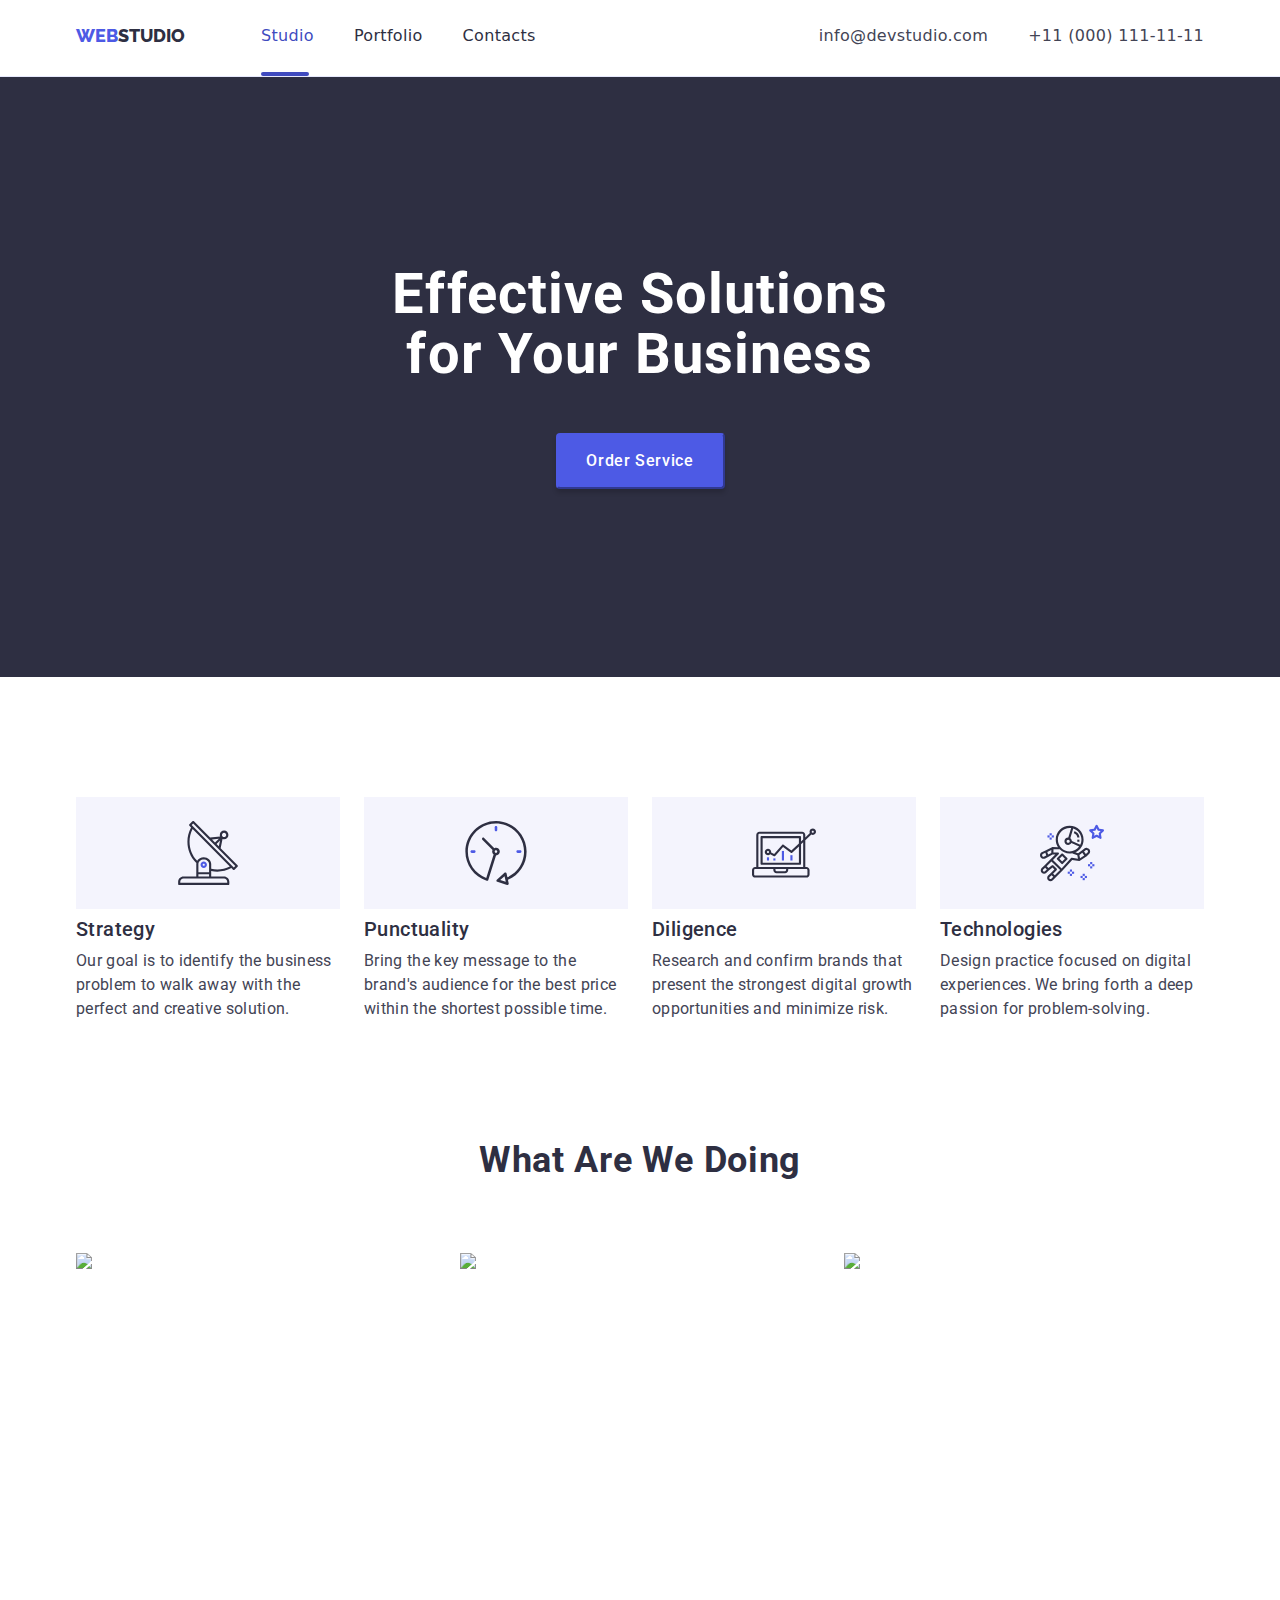
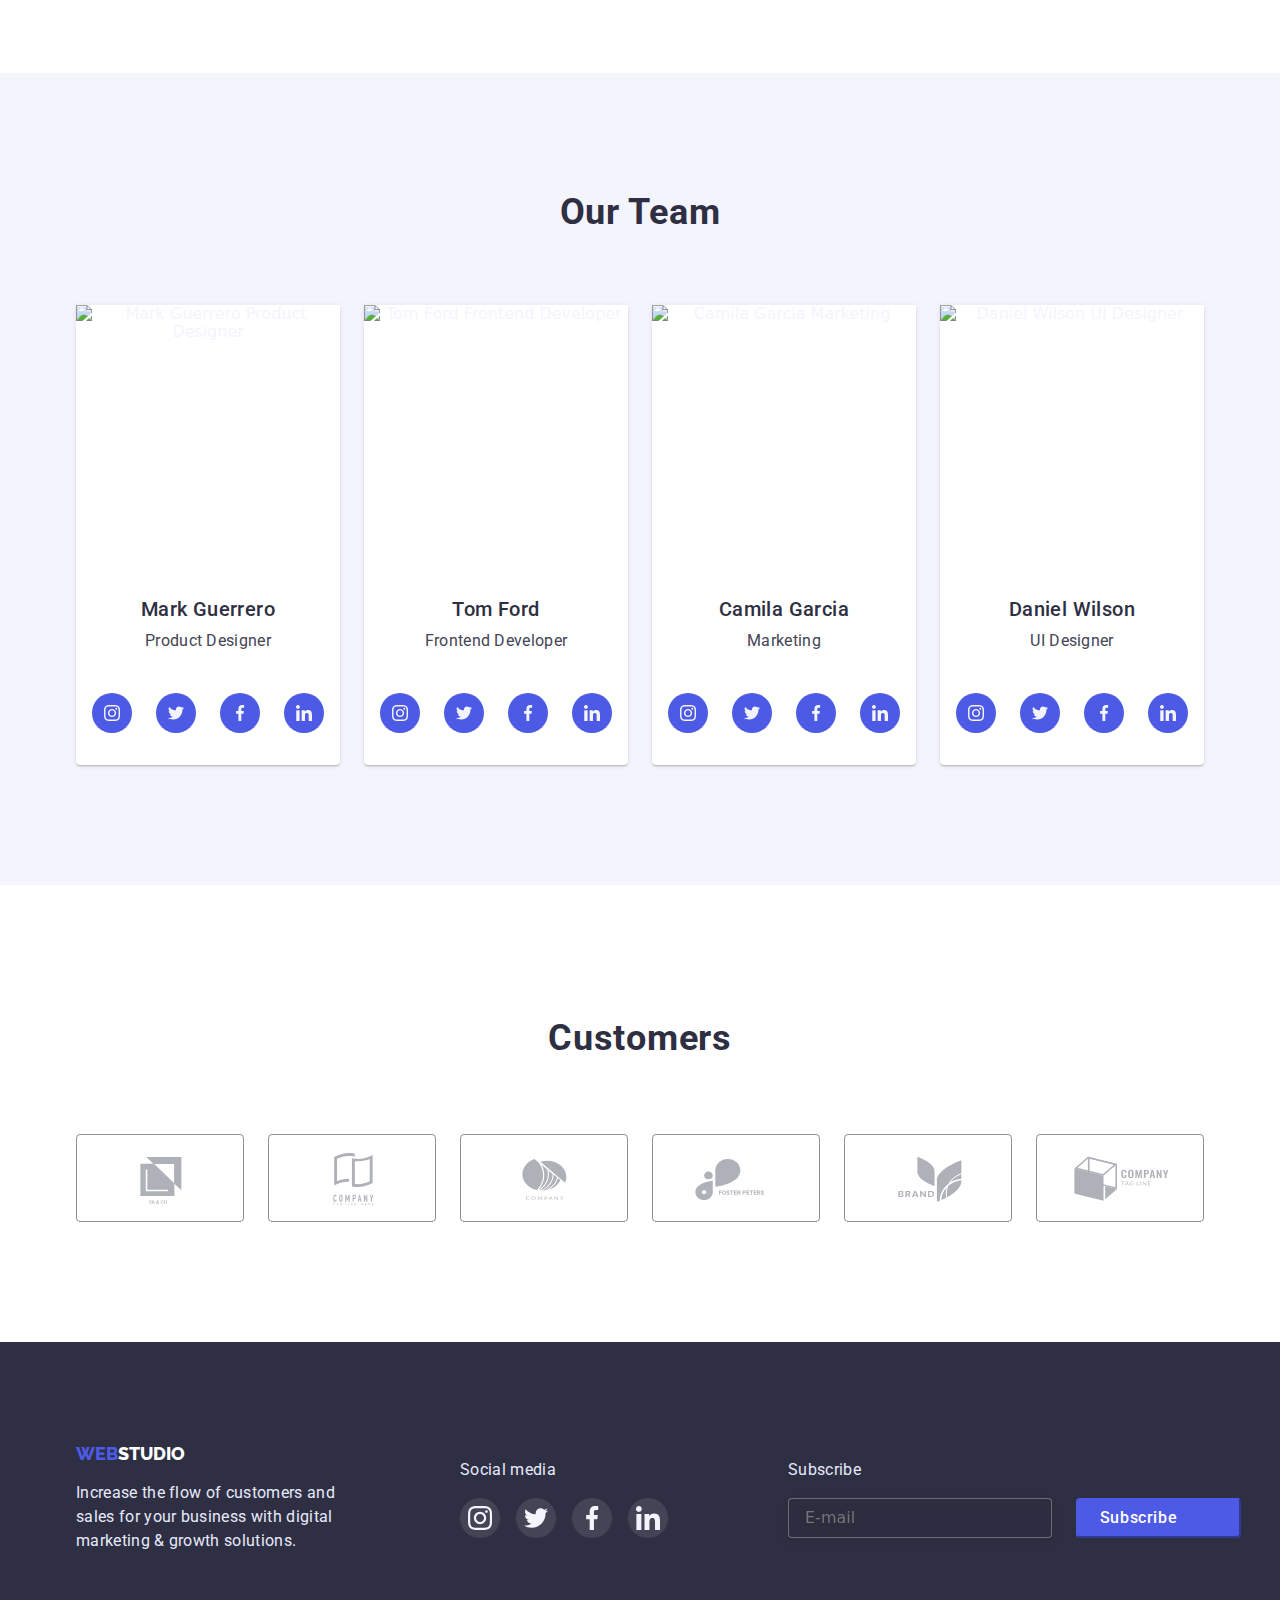
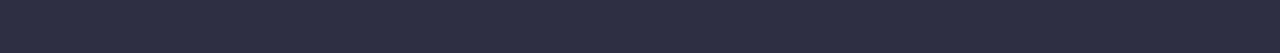
==== index.html @ e1235ee4 "fix" ====
<!DOCTYPE html>
<html lang="en">
  <head>
    <meta charset="UTF-8" />
    <meta http-equiv="X-UA-Compatible" content="IE=edge" />
    <meta name="viewport" content="width=device-width, initial-scale=1.0" />
    <link rel="stylesheet" href="./CSS/style.css" />
    <link rel="preconnect" href="https://fonts.googleapis.com" />
    <link rel="preconnect" href="https://fonts.gstatic.com" crossorigin />
    <link
      href="https://fonts.googleapis.com/css2?family=Montserrat:wght@400;700&family=Raleway:wght@800&family=Roboto:wght@400;500;700&display=swap"
      rel="stylesheet"
    />
    <link
      rel="stylesheet"
      href="https://cdn.jsdelivr.net/npm/modern-normalize@1.1.0/modern-normalize.min.css"
    />

    <title>WebStudio</title>
  </head>
  <body>
    <header class="head-page">
      <div class="container haed-container">
        <!-- topline -->
        <nav class="menu">
          <!-- logo -->
          <a class="webstudio" href="./index.html"
            ><span class="web">WEB</span><span class="studio">STUDIO</span></a
          >
          <ul class="menu-list">
            <!-- menu -->
            <li class="studio-point">
              <a href="./index.html" class="links menu-list-point current"
                ><span class="">Studio</span></a
              >
            </li>
            <li class="">
              <a href="./portfolio.html" class="links menu-list-point"
                ><span class="">Portfolio</span></a
              >
            </li>
            <li class="">
              <a href="" class="links menu-list-point"
                ><span class="">Contacts</span></a
              >
            </li>
          </ul>
        </nav>
        <!-- contact -->
        <address class="address-box">
          <ul class="address-box-list">
            <li class="address-box-item">
              <a
                href="mailto:info@devstudio.com"
                class="links address-box-point"
                ><span class="">info@devstudio.com</span></a
              >
            </li>
            <li class="address-box-item">
              <a href="tel:+110001111111" class="links address-box-point"
                ><span class="">+11 (000) 111-11-11</span></a
              >
            </li>
          </ul>
        </address>
      </div>
    </header>
    <main>
      <!-- hero image -->
      <section class="section-hero">
        <div class="container">
          <h1 class="hero-image-title">
            Effective Solutions <br />
            for Your Business
          </h1>
          <button type="button" class="hero-image-button" data-modal-open>
            <span class="button-text-hero">Order Service</span>
          </button>
        </div>
      </section>
      <!-- section info -->
      <section class="section-info">
        <div class="container">
          <h2 class="section-info-main-title section-main-title"></h2>
          <ul class="section-info-list list">
            <li class="section-info-list-item">
              <div class="icon-box">
                <svg width="64" height="64">
                  <use href="./images/sprite.svg#icon-antena"></use>
                </svg>
              </div>
              <h3 class="section-title">Strategy</h3>
              <p class="section-text">
                Our goal is to identify the business problem to walk away with
                the perfect and creative solution.
              </p>
            </li>
            <li class="section-info-list-item">
              <div class="icon-box">
                <svg width="64" height="64">
                  <use href="./images/sprite.svg#icon-clock"></use>
                </svg>
              </div>
              <h3 class="section-title">Punctuality</h3>
              <p class="section-text">
                Bring the key message to the brand's audience for the best price
                within the shortest possible time.
              </p>
            </li>
            <li class="section-info-list-item">
              <div class="icon-box">
                <svg width="64" height="64">
                  <use href="./images/sprite.svg#icon-diagram"></use>
                </svg>
              </div>
              <h3 class="section-title">Diligence</h3>
              <p class="section-text">
                Research and confirm brands that present the strongest digital
                growth opportunities and minimize risk.
              </p>
            </li>
            <li class="section-info-list-item">
              <div class="icon-box">
                <svg width="64" height="64">
                  <use href="./images/sprite.svg#icon-astronaut"></use>
                </svg>
              </div>
              <h3 class="section-title">Technologies</h3>
              <p class="section-text">
                Design practice focused on digital experiences. We bring forth a
                deep passion for problem-solving.
              </p>
            </li>
          </ul>
        </div>
      </section>
      <!-- secti doing -->
      <section class="section-doing">
        <div class="container">
          <h2 class="section-main-title">What are we doing</h2>
          <ul class="section-doing-list">
            <li class="section-doing-list-item">
              <img
                class="section-doing-list-frame"
                src="./images/project/Frame1.jpg"
                alt="computer program"
                width="360"
                height="300"
              />
            </li>
            <li class="section-doing-list-item">
              <img
                class="section-doing-list-frame"
                src="./images/project/frame2.jpg"
                alt="phone program"
                width="360"
                height="300"
              />
            </li>
            <li class="section-doing-list-item">
              <img
                class="section-doing-list-frame"
                src="./images/project/Frame3.jpg"
                alt="programm app"
                width="360"
                height="300"
              />
            </li>
          </ul>
        </div>
      </section>
      <!-- section team -->
      <section class="section-team">
        <div class="container">
          <h2 class="section-main-title section-team-main-title">Our Team</h2>
          <ul class="section-team-list">
            <li class="section-team-list-item">
              <img
                class="section-team-list-frame"
                src="./images/team/imgphoto1.jpg"
                alt="Mark Guerrero Product Designer"
                width="264"
                height="260"
              />
              <div class="section-team-text-box">
                <h3 class="section-title">Mark Guerrero</h3>
                <p class="section-text">Product Designer</p>
              </div>
              <ul class="team-media-box list">
                <li class="">
                  <a class="links team-media-item" href=""
                    ><svg class="icon" width="16" height="16">
                      <use href="./images/sprite.svg#icon-instagram"></use>
                    </svg>
                  </a>
                </li>
                <li class="">
                  <a class="links team-media-item" href=""
                    ><svg class="icon" width="16" height="16">
                      <use href="./images/sprite.svg#icon-twitter"></use>
                    </svg>
                  </a>
                </li>
                <li class="">
                  <a class="links team-media-item" href=""
                    ><svg class="icon" width="16" height="16">
                      <use href="./images/sprite.svg#icon-facebook"></use>
                    </svg>
                  </a>
                </li>
                <li class="">
                  <a class="links team-media-item" href=""
                    ><svg class="icon" width="16" height="16">
                      <use href="./images/sprite.svg#icon-linkedin"></use>
                    </svg>
                  </a>
                </li>
              </ul>
            </li>
            <li class="section-team-list-item">
              <img
                class="section-team-list-frame"
                src="./images/team/imgphoto2.jpg"
                alt="Tom Ford Frontend Developer"
                width="264"
                height="260"
              />
              <div class="section-team-text-box">
                <h3 class="section-title">Tom Ford</h3>
                <p class="section-text">Frontend Developer</p>
              </div>
              <ul class="team-media-box list">
                <li class="">
                  <a class="links team-media-item" href=""
                    ><svg class="icon" width="16" height="16">
                      <use href="./images/sprite.svg#icon-instagram"></use>
                    </svg>
                  </a>
                </li>
                <li class="">
                  <a class="links team-media-item" href=""
                    ><svg class="icon" width="16" height="16">
                      <use href="./images/sprite.svg#icon-twitter"></use>
                    </svg>
                  </a>
                </li>
                <li class="">
                  <a class="links team-media-item" href=""
                    ><svg class="icon" width="16" height="16">
                      <use href="./images/sprite.svg#icon-facebook"></use>
                    </svg>
                  </a>
                </li>
                <li class="">
                  <a class="links team-media-item" href=""
                    ><svg class="icon" width="16" height="16">
                      <use href="./images/sprite.svg#icon-linkedin"></use>
                    </svg>
                  </a>
                </li>
              </ul>
            </li>
            <li class="section-team-list-item">
              <img
                class="section-team-list-frame"
                src="./images/team/imgphoto3.jpg"
                alt="Camila Garcia Marketing"
                width="264"
                height="260"
              />
              <div class="section-team-text-box">
                <h3 class="section-title">Camila Garcia</h3>
                <p class="section-text">Marketing</p>
              </div>
              <ul class="team-media-box list">
                <li class="">
                  <a class="links team-media-item" href=""
                    ><svg class="icon" width="16" height="16">
                      <use href="./images/sprite.svg#icon-instagram"></use>
                    </svg>
                  </a>
                </li>
                <li class="">
                  <a class="links team-media-item" href=""
                    ><svg class="icon" width="16" height="16">
                      <use href="./images/sprite.svg#icon-twitter"></use>
                    </svg>
                  </a>
                </li>
                <li class="">
                  <a class="links team-media-item" href=""
                    ><svg class="icon" width="16" height="16">
                      <use href="./images/sprite.svg#icon-facebook"></use>
                    </svg>
                  </a>
                </li>
                <li class="">
                  <a class="links team-media-item" href=""
                    ><svg class="icon" width="16" height="16">
                      <use href="./images/sprite.svg#icon-linkedin"></use>
                    </svg>
                  </a>
                </li>
              </ul>
            </li>
            <li class="section-team-list-item">
              <img
                class="section-team-list-frame"
                src="./images/team/imgphoto4.jpg"
                alt="Daniel Wilson UI Designer"
                width="264"
                height="260"
              />
              <div class="section-team-text-box">
                <h3 class="section-title">Daniel Wilson</h3>
                <p class="section-text">UI Designer</p>
              </div>
              <ul class="team-media-box list">
                <li class="">
                  <a class="links team-media-item" href=""
                    ><svg class="icon" width="16" height="16">
                      <use href="./images/sprite.svg#icon-instagram"></use>
                    </svg>
                  </a>
                </li>
                <li class="">
                  <a class="links team-media-item" href=""
                    ><svg class="icon" width="16" height="16">
                      <use href="./images/sprite.svg#icon-twitter"></use>
                    </svg>
                  </a>
                </li>
                <li class="">
                  <a class="links team-media-item" href=""
                    ><svg class="icon" width="16" height="16">
                      <use href="./images/sprite.svg#icon-facebook"></use>
                    </svg>
                  </a>
                </li>
                <li class="">
                  <a class="links team-media-item" href=""
                    ><svg class="icon" width="16" height="16">
                      <use href="./images/sprite.svg#icon-linkedin"></use>
                    </svg>
                  </a>
                </li>
              </ul>
            </li>
          </ul>
        </div>
      </section>
      <!-- section costomers -->
      <section class="section-costomers">
        <div class="container">
          <h2 class="section-main-title section-costomers-title">Customers</h2>
          <ul class="list costomers-list">
            <li class="links costomers-list-item">
              <a class="costomers-list-item-link" href="">
                <svg class="costomer-logo" width="104" height="56">
                  <use href="./images/sprite.svg#icon-costomer1"></use>
                </svg>
              </a>
            </li>
            <li class="links costomers-list-item">
              <a class="costomers-list-item-link" href="">
                <svg class="costomer-logo" width="104" height="56">
                  <use href="./images/sprite.svg#icon-costomer2"></use>
                </svg>
              </a>
            </li>
            <li class="links costomers-list-item">
              <a class="costomers-list-item-link" href="">
                <svg class="costomer-logo" width="104" height="56">
                  <use href="./images/sprite.svg#icon-costomer3"></use>
                </svg>
              </a>
            </li>
            <li class="links costomers-list-item">
              <a class="costomers-list-item-link" href="">
                <svg class="costomer-logo" width="104" height="56">
                  <use href="./images/sprite.svg#icon-costomer4"></use>
                </svg>
              </a>
            </li>
            <li class="links costomers-list-item">
              <a class="costomers-list-item-link" href="">
                <svg width="104" height="56">
                  <use
                    class="costomer-logo"
                    href="./images/sprite.svg#icon-costomer5"
                  ></use>
                </svg>
              </a>
            </li>
            <li class="links costomers-list-item">
              <a class="costomers-list-item-link" href="">
                <svg width="104" height="56">
                  <use
                    class="costomer-logo"
                    href="./images/sprite.svg#icon-costomer6"
                  ></use>
                </svg>
              </a>
            </li>
          </ul>
        </div>
      </section>
    </main>
    <footer>
      <!-- footer -->
      <section class="footer">
        <div class="container footer-container">
          <div class="footer-text-box">
            <a class="webstudio" href="./index.html"
              ><span class="web">WEB</span
              ><span class="studio-footer">STUDIO</span></a
            >
            <p class="footer-text">
              Increase the flow of customers and <br />
              sales for your business with digital <br />
              marketing & growth solutions.
            </p>
          </div>
          <div class="footer-socialmedia-box">
            <p class="footer-text">Social media</p>
            <ul class="list footer-media-list">
              <li>
                <a class="foter-media-item" href="">
                  <svg class="footer-media-icon icon" width="24" height="24">
                    <use href="./images/sprite.svg#icon-instagram"></use>
                  </svg>
                </a>
              </li>
              <li>
                <a class="foter-media-item" href="">
                  <svg class="footer-media-icon icon" width="24" height="24">
                    <use href="./images/sprite.svg#icon-twitter"></use>
                  </svg>
                </a>
              </li>
              <li>
                <a class="foter-media-item" href="">
                  <svg class="footer-media-icon icon" width="24" height="24">
                    <use href="./images/sprite.svg#icon-facebook"></use>
                  </svg>
                </a>
              </li>
              <li>
                <a class="foter-media-item" href="">
                  <svg class="footer-media-icon icon" width="24" height="24">
                    <use href="./images/sprite.svg#icon-linkedin"></use>
                  </svg>
                </a>
              </li>
            </ul>
          </div>
          <div class="subscribe">
            <p class="footer-text">Subscribe</p>
            <div class="subscribe-box">
              <form action="#">
                <input
                  type="email"
                  class="subscribe-email"
                  placeholder="E-mail"
                  name="user_email"
                  required
                />
              </form>
              <button type="submit" class="subscribe-button">
                <span class="subscribe-button-text">Subscribe</span>
                <svg class="subscribe-icon" width="24" height="20">
                  <use href="./images/sprite.svg#icon-subscribe"></use>
                </svg>
              </button>
            </div>
          </div>
        </div>
      </section>
    </footer>
    <!-- modal window -->
    <div class="backdrop is-hidden" data-modal>
      <div class="modalwindow">
        <button type="button" class="modal-close" data-modal-close>
          <svg class="modal-close-icon" width="8" height="8">
            <use href="./images/sprite.svg#icon-close"></use>
          </svg>
        </button>
        <p class="modalwindow-title">
          Leave your contacts and we will call you back
        </p>
        <form action="#" class="modal-form">
          <lable class="modal-lable"
            >Name
            <span class="modal-iput-box">
              <input
                type="text"
                class="modal-form-input"
                name="user_name"
                pattern="^[a-zA-Z]+$"
                minlength="2"
                required
              />
              <svg class="name-icon" width="12" height="12">
                <use href="./images/sprite.svg#icon-person"></use>
              </svg>
            </span>
          </lable>
          <lable class="modal-lable"
            >Phone
            <span class="modal-iput-box">
              <input
                type="tel"
                class="modal-form-input"
                name="user_phone"
                pattern="[0-9]{3}-[0-9]{3}-[0-9]{2}-[0-9]{2}"
                title="XXX-XXX-XX-XX"
                required
              /><svg class="name-icon" width="12" height="12">
                <use href="./images/sprite.svg#icon-recall"></use>
              </svg>
            </span>
          </lable>
          <lable class="modal-lable"
            >Email
            <span class="modal-iput-box">
              <input
                type="email"
                class="modal-form-input"
                name="user_email"
                required
              /><svg class="name-icon" width="12" height="12">
                <use href="./images/sprite.svg#icon-mailsand"></use>
              </svg>
            </span>
          </lable>
          <lable class="modal-lable"
            >Comment<textarea
              name="coment"
              id="feedback"
              class="modal-coment-box"
              placeholder="Text input"
            ></textarea>
          </lable>
          <input
            type="checkbox"
            id="privacy_policy"
            class="modal-form-checkbox"
            name="privacy_policy"
            required
          />
          <label for="privacy_policy" class="modal-lable checkbox"
            ><p>
              I accept the terms and conditions of the
              <a class="privacy_policy-text" href="">Privacy Policy</a>
            </p>
          </label>
          <button type="submit" class="submit-button">Send</button>
        </form>
      </div>
    </div>
    <script src="./js/modal.js"></script>
  </body>
</html>
---- CSS/style.css ----
/* ========================normalize========================== */
h1,
h2,
h3,
h4,
h5,
h6,
p {
  margin: 0;
  padding: 0;
}
ol,
ul {
  margin-top: 0;
  margin-bottom: 0;
  padding-left: 0;
}
.links {
  text-decoration: none;
  font-style: normal;
}
.list {
  list-style-type: none;
}
img {
  display: block;
}
/* ======================= components ======================= */
:root {
  --main-font: "Roboto";
  --logo-font: "Raleway";
}
.icon {
  fill: #f4f4fd;
}

.container {
  box-sizing: border-box;
  width: 1158px;
  margin-left: auto;
  margin-right: auto;
  padding-left: 15px;
  padding-right: 15px;
}

.section-main-title {
  margin: 0;
  font-family: var(--main-font);
  font-weight: 700;
  font-size: 36px;
  line-height: 1.11;
  letter-spacing: 0.02em;
  text-transform: capitalize;
  color: #2e2f42;
}
.section-title {
  font-family: var(--main-font);
  font-weight: 500;
  font-size: 20px;
  line-height: 1.2;
  letter-spacing: 0.02em;
  color: #2e2f42;
}
.section-text {
  margin-top: 8px;
  font-family: var(--main-font);
  font-weight: 400;
  font-size: 16px;
  line-height: 1.5;
  letter-spacing: 0.02em;
  color: #434455;
}
/* ======================= /components ======================= */
body {
  font-family: var(--main-font);
  display: flex;
  flex-direction: column;
  background: #ffffff;
}
/* ==================TopLine============================ */
.head-page {
  display: flex;
  border-bottom: 1px solid #e7e9fc;
  align-content: center;
  padding-top: 24px;
}
.haed-container {
  display: flex;
  justify-content: space-between;
}
.menu {
  display: flex;
  flex-direction: row;
}
.webstudio {
  margin-right: 76px;
  text-decoration: none;
  font-family: var(--logo-font);
  font-weight: 800;
  font-size: 18px;
  line-height: 1.33;
}
.web {
  color: #4d5ae5;
}
.studio {
  color: #2e2f42;
}

.menu-list {
  position: relative;
  gap: 40px;
  display: flex;
  flex-direction: row;
  color: #ffffff;
}
.menu-list-point {
  font-weight: 500;
  font-size: 16px;
  line-height: 1.5;
  letter-spacing: 0.02em;
  color: #2e2f42;
}
.menu-list-point::after {
  display: block;
  margin: 0 auto;
  content: "";
  margin-top: 24px;
  background-color: #404bbf;
  width: 0px;
  height: 4px;
  border-radius: 2px;
  opacity: 0;
  transition: width 250ms cubic-bezier(0.4, 0, 0.2, 1),
    color 250ms cubic-bezier(0.4, 0, 0.2, 1);
}

.menu-list-point:hover,
.menu-list-point:focus {
  outline: none;
  color: #404bbf;
}
.menu-list-point:hover::after,
.menu-list-point:focus::after {
  outline: none;
  width: 100%;
  opacity: 1;
}
.studio-point .menu-list-point {
  color: #404bbf;
}
.studio-point::after {
  z-index: 2;
  position: absolute;
  bottom: 0;
  left: 0;
  display: block;
  content: "";
  background-color: #404bbf;
  width: 48px;
  height: 4px;
  border-radius: 2px;
  opacity: 1;
}
.portfolio-point .menu-list-point {
  color: #404bbf;
}
.portfolio-point::after {
  z-index: 2;
  position: absolute;
  bottom: 0;
  left: 34%;
  display: block;
  content: "";
  background-color: #404bbf;
  width: 66px;
  height: 4px;
  border-radius: 2px;
  opacity: 1;
}
.menu-list-point.current .menu-list-point::after {
  outline: none;
  width: 100%;
  opacity: 1;
}

/* address */

.address-box-list {
  gap: 40px;
  display: flex;
  color: #ffffff;
}
.address-box-item {
  color: #ffffff;
}
.address-box-point {
  font-weight: 400;
  font-size: 16px;
  line-height: 1.5;
  letter-spacing: 0.02em;
  color: #434455;
  transition: color 250ms cubic-bezier(0.4, 0, 0.2, 1);
}
.address-box-point:hover,
.address-box-point:focus {
  outline: none;
  color: #404bbf;
}

/* =============================Hero Image ============================== */
/* section1 */
.section-hero {
  padding-top: 188px;
  padding-bottom: 188px;
  background: #2e2f42;
  text-align: center;
  background-image: linear-gradient(
      rgba(46, 47, 66, 0.7),
      rgba(46, 47, 66, 0.7)
    ),
    url(../images/hero/hero-back.jpg);
  background-repeat: no-repeat;
  background-size: cover;
}
.hero-image-title {
  margin: 0;
  font-family: var(--main-font);
  font-weight: 700;
  font-size: 56px;
  line-height: 1.07;
  letter-spacing: 0.02em;
  color: #ffffff;
}
.hero-image-button {
  margin-top: 48px;
  width: 169px;
  height: 56px;
  background: #4d5ae5;
  border-color: #4d5ae5;
  box-shadow: 0px 4px 4px rgba(0, 0, 0, 0.15);
  border-radius: 4px;
  font-family: var(--main-font);
  font-weight: 500;
  font-size: 16px;
  line-height: 1.5px;
  letter-spacing: 0.04em;
  color: #ffffff;
  transition: color 250ms cubic-bezier(0.4, 0, 0.2, 1),
    background 250ms cubic-bezier(0.4, 0, 0.2, 1),
    box-shadow 250ms cubic-bezier(0.4, 0, 0.2, 1);
}
.hero-image-button:hover,
.hero-image-button:focus {
  cursor: pointer;
  color: #ffffff;
  background: #404bbf;
  box-shadow: 0px 4px 4px rgba(255, 255, 255, 0.15);
}
/* ==========================Section info======================== */

.section-info {
  padding-top: 120px;
}
.section-info-main-title {
  visibility: hidden;
  margin: 0;
}
.section-info-list {
  box-sizing: border-box;
  display: flex;
  justify-content: space-between;
  color: #ffffff;
}

.icon-box {
  margin-bottom: 8px;
  width: 264px;
  height: 112px;
  display: grid;
  place-items: center;
  background-color: #f4f4fd;
}
.section-info-list-item {
  width: 264px;
}

/* ==========================section doing============================== */
.section-doing {
  display: flex;
  flex-direction: column;
  text-align: center;
  padding-top: 120px;
  padding-bottom: 120px;
}

.section-doing-list {
  margin-top: 72px;
  display: flex;
  justify-content: center;
  color: #ffffff;
  gap: 24px;
}

/* ==============================section team=========================== */
.section-team {
  padding-bottom: 120px;
  padding-top: 120px;
  text-align: center;
  background: #f4f4fd;
}

.section-team-list {
  margin-top: 72px;
  display: flex;
  justify-content: center;
  gap: 24px;
  color: #f4f4fd;
}
.section-team-list-item {
  display: flex;
  flex-direction: column;
  justify-content: center;
  min-width: 264px;
  min-height: 380px;
  background: #ffffff;
  box-shadow: 0px 1px 6px rgba(46, 47, 66, 0.08),
    0px 1px 1px rgba(46, 47, 66, 0.16), 0px 2px 1px rgba(46, 47, 66, 0.08);
  border-radius: 0px 0px 4px 4px;
}

.section-team-text-box {
  padding-top: 32px;
  padding-bottom: 32px;
}
.team-media-box {
  margin: 8px 16px 32px 16px;
  width: 232px;
  height: 40px;
  display: flex;
  flex-direction: row;
  flex-wrap: wrap;
  justify-content: space-between;
  align-content: center;
}
.team-media-item {
  display: block;
  padding: 12px;
  width: 40px;
  height: 40px;
  color: #f4f4fd;
  background-color: #4d5ae5;
  border-radius: 50%;
  outline: none;
  transition: background-color 250ms cubic-bezier(0.4, 0, 0.2, 1);
}
.team-media-item:hover,
.team-media-item:focus {
  background-color: #404bbf;
}

/* =========================section costomers=================================== */
.section-costomers {
  padding-top: 130px;
  padding-bottom: 120px;
}
.section-costomers-title {
  font-weight: 700;
  font-size: 36px;
  line-height: 1.3;
  text-align: center;
  letter-spacing: 0.02em;
  text-transform: capitalize;
  color: #2e2f42;
}
.costomers-list {
  padding-top: 72px;
  display: flex;
  gap: 24px;
}
.costomers-list-item {
  display: flex;
  flex-wrap: wrap;
  justify-content: center;
  align-content: center;
}
.costomers-list-item-link {
  display: flex;
  flex-wrap: wrap;
  justify-content: center;
  align-content: center;
  width: 168px;
  height: 88px;
  border: 1px solid #8e8f99;
  border-radius: 4px;
  transition: border 250ms cubic-bezier(0.4, 0, 0.2, 1);
}
.costomers-list-item-link:hover,
.costomers-list-item-link:focus {
  outline: none;
  border-color: #4d5ae5;
  fill: #404bbf;
}
.costomer-logo {
  fill: #afb1b8;
  transition: fill 250ms cubic-bezier(0.4, 0, 0.2, 1);
}
.costomers-list-item-link:hover .costomer-logo,
.costomers-list-item-link:focus .costomer-logo {
  outline: none;
  fill: #4d5ae5;
}
/* ================================footer=========================== */
.footer {
  padding-top: 100px;
  padding-bottom: 100px;
  background: #2e2f42;
}
.footer-container {
  display: flex;
  gap: 120px;
}
.footer-text-box {
  min-width: 264px;
}
.studio-footer {
  color: #ffffff;
  font-family: var(--logo-font);
  font-weight: 800;
  font-size: 18px;
  line-height: 1.33;
}
.footer-text {
  margin-top: 16px;
  font-family: var(--main-font);
  font-weight: 400;
  font-size: 16px;
  line-height: 1.5;
  letter-spacing: 0.02em;
  color: #e7e9fc;
}
.footer-socialmedia-box {
  min-width: 208px;
}
.footer-media-list {
  margin-top: 16px;
  width: 208px;
  height: 40px;
  display: flex;
  flex-direction: row;
  justify-content: space-between;
}
.foter-media-item {
  display: block;
  padding: 8px;
  width: 40px;
  height: 40px;
  border-radius: 50%;
  background-color: rgba(255, 255, 255, 0.1);
  transition: background-color 250ms cubic-bezier(0.4, 0, 0.2, 1);
}
.foter-media-item:hover,
.foter-media-item:focus {
  outline: none;
  background-color: #31d0aa;
}
.subscribe {
  min-width: 453px;
  display: flex;
  flex-direction: column;
}
.subscribe-box {
  display: flex;
  padding-top: 16px;
}
.subscribe-email {
  color: #ffffff;
  font-size: 16px;
  line-height: 1.2;
  padding: 8px 16px;
  width: 264px;
  height: 40px;
  border: 1px solid rgba(255, 255, 255, 0.3);
  filter: drop-shadow(0px 4px 4px rgba(0, 0, 0, 0.15));
  border-radius: 4px;
  background-color: rgba(46, 47, 66, 0.3);
}
.subscribe-button {
  display: flex;
  flex-wrap: wrap;
  justify-content: center;
  align-content: center;
  gap: 16px;
  margin-left: 24px;
  min-width: 165px;
  min-height: 40px;
  background-color: #4d5ae5;
  border-radius: 4px;
  border-color: #4d5ae5;
}
.subscribe-button-text {
  font-family: var(--main-font);
  font-weight: 500;
  font-size: 16px;
  line-height: 1.5;
  letter-spacing: 0.04em;
  color: #ffffff;
  transition: color 250ms cubic-bezier(0.4, 0, 0.2, 1),
    background 250ms cubic-bezier(0.4, 0, 0.2, 1),
    box-shadow 250ms cubic-bezier(0.4, 0, 0.2, 1);
}
.subscribe-icon {
  fill: #ffffff;
}
.subscribe-button:hover,
.subscribe-button:focus {
  cursor: pointer;
  color: #ffffff;
  background: #404bbf;
  box-shadow: 0px 4px 4px rgba(255, 255, 255, 0.15);
}
/* =========================portfolio========================== */
.portfolio-box {
  display: flex;
  flex-direction: column;
  padding-top: 96px;
  padding-bottom: 120px;
}
.portfolio-box1-title {
  visibility: hidden;
  margin: 0;
}
.button-list {
  display: flex;
  justify-content: center;
  gap: 24px;
}
.button-list-item {
  color: #f4f4fd;
}
.menu-button {
  padding: 12px, 24px;
  text-align: center;
  font-family: var(--main-font);
  font-weight: 500;
  font-size: 16px;
  line-height: 1.5;
  letter-spacing: 0.04em;
  color: #4d5ae5;
  background: #f4f4fd;
  border: 1px solid #e7e9fc;
  border-radius: 4px;
  transition: color 250ms cubic-bezier(0.4, 0, 0.2, 1),
    background 250ms cubic-bezier(0.4, 0, 0.2, 1),
    box-shadow 250ms cubic-bezier(0.4, 0, 0.2, 1);
}
.menu-button:hover,
.menu-button:focus {
  outline: none;
  color: #ffffff;
  background: #404bbf;
  box-shadow: 0px 3px 1px rgba(0, 0, 0, 0.1), 0px 2px 1px rgba(0, 0, 0, 0.08),
    0px 2px 2px rgba(0, 0, 0, 0.12);
  cursor: pointer;
}
.all {
  min-width: 69px;
  min-height: 48px;
}
.website {
  min-width: 116px;
  min-height: 48px;
}
.app {
  min-width: 78px;
  min-height: 48px;
}
.design {
  min-width: 101px;
  min-height: 48px;
}
.marketing {
  min-width: 126px;
  min-height: 48px;
}

/* =======================galery======================== */
.row-list {
  margin-top: 72px;
  color: #ffffff;
  display: flex;
  flex-wrap: wrap;
  row-gap: 48px;
  column-gap: 24px;
}

.row-list-item {
  box-sizing: border-box;
  width: 360px;
  height: calc((100-96) / 3);
  background: #ffffff;
  border: 0.5px solid #f4f4fd;
  box-shadow: 0px 1px 6px rgba(46, 47, 66, 0), 0px 1px 1px rgba(46, 47, 66, 0),
    0px 2px 1px rgba(46, 47, 66, 0);
  transition: box-shadow 250ms cubic-bezier(0.4, 0, 0.2, 1);
}
.overlay-box {
  position: relative;
  overflow: hidden;
}
.overlay {
  position: absolute;
  top: 0;
  left: 0;
  width: 100%;
  height: 100%;
  padding: 40px 32px;
  overflow: auto;
  transform: translate(0%, 100%);
  transition: transform 250ms cubic-bezier(0.4, 0, 0.2, 1);
  background-color: rgba(77, 90, 229, 1);
  font-family: var(--main-font);
  font-weight: 400;
  font-size: 16px;
  line-height: 1.5;
  letter-spacing: 0.02em;
  color: #f4f4fd;
}
.row-list-item:hover,
.row-list-item:focus {
  box-shadow: 0px 1px 6px rgba(46, 47, 66, 0.08),
    0px 1px 1px rgba(46, 47, 66, 0.16), 0px 2px 1px rgba(46, 47, 66, 0.08);
}
.row-list-item:hover .overlay {
  transform: translate(0, 0);
}

.portfolio-text-box {
  padding-left: 16px;
  padding-top: 32px;
  padding-bottom: 32px;
  padding-right: 16px;
}
.row-list-title {
  /* padding-left: 16px; */
  font-family: var(--main-font);
  font-weight: 600;
  font-size: 20px;
  line-height: 1.2;
  letter-spacing: 0.02em;
  color: #2e2f42;
  flex: none;
  order: 0;
  flex-grow: 0;
}
.row-list-text {
  margin-top: 8px;
  color: #434455;
  /* padding-left: 16px; */
  font-family: var(--main-font);
  font-weight: 400;
  font-size: 16px;
  line-height: 1.5;
  letter-spacing: 0.02em;
}
/* ============================ modal window================================= */
.backdrop {
  position: fixed;
  z-index: 100;
  top: 0;
  left: 0;
  width: 100%;
  height: 100%;
  background-color: rgba(0, 0, 0, 0.5);
  transition: opacity 250ms cubic-bezier(0.4, 0, 0.2, 1),
    visibility 250ms cubic-bezier(0.4, 0, 0.2, 1);
}
.backdrop.is-hidden {
  opacity: 0;
  visibility: inherit;
  pointer-events: none;
}
.modalwindow {
  padding-left: 24px;
  padding-right: 24px;
  padding-bottom: 24px;
  position: absolute;
  top: 50%;
  left: 50%;
  transform: translate(-50%, -50%);
  width: 408px;
  height: 576px;
  background: #fcfcfc;
  box-shadow: 0px 1px 1px rgba(0, 0, 0, 0.14), 0px 1px 3px rgba(0, 0, 0, 0.12),
    0px 2px 1px rgba(0, 0, 0, 0.2);
  border-radius: 4px;
}
.modal-close {
  position: absolute;
  top: 24px;
  right: 24px;
  cursor: pointer;
  display: flex;
  flex-wrap: wrap;
  justify-content: center;
  align-content: center;
  width: 24px;
  height: 24px;
  padding: 0;
  border-radius: 50%;
  background: #e7e9fc;
  border: 1px solid rgba(0, 0, 0, 0.1);
  transition: fill 250ms cubic-bezier(0.4, 0, 0.2, 1),
    background-color 250ms cubic-bezier(0.4, 0, 0.2, 1);
}
.modal-close:hover,
.modal-close:focus {
  outline: none;
  background-color: #404bbf;
}
.modal-close:hover .modal-close-icon,
.modal-close:focus .modal-close-icon {
  outline: none;
  fill: #ffffff;
  background-color: #404bbf;
}
.modalwindow-title {
  margin-top: 72px;
  margin-bottom: 16px;
  font-family: var(--main-font);
  font-weight: 500;
  font-size: 16px;
  line-height: 1.5;
  text-align: center;
  letter-spacing: 0.02em;
  color: #2e2f42;
}
.modal-form {
  display: flex;
  flex-direction: column;
}
.modal-lable {
  outline: none;

  margin-bottom: 8px;
  font-family: var(--main-font);
  font-weight: 400;
  font-size: 12px;
  line-height: 1.2;
  letter-spacing: 0.04em;
  color: #8e8f99;
}
.modal-iput-box {
  position: relative;
}
.modal-form-input {
  color: #000000;
  background-color: rgba(33, 33, 33, 0.2);
  font-size: 16px;
  line-height: 1.2;
  padding-left: 38px;
  padding-top: 11px;
  padding-bottom: 11px;
  margin-top: 4px;
  width: 100%;
  height: 40px;
  border: 1px solid rgba(33, 33, 33, 0.2);
  border-radius: 4px;
  transition: border 250ms cubic-bezier(0.4, 0, 0.2, 1);
}
.modal-lable:hover .modal-form-input,
.modal-lable:focus .modal-form-input {
  outline: none;
  border: 1px solid #4d5ae5;
}

.name-icon {
  position: absolute;
  left: 19px;
  top: 50%;
  transform: translateY(-50%);
  fill: #2e2f42;
  transition: fill 250ms cubic-bezier(0.4, 0, 0.2, 1);
}

.modal-lable:hover .name-icon,
.modal-lable:focus .name-icon {
  outline: none;
  fill: #4d5ae5;
}

.modal-coment-box {
  color: #000000;
  background-color: rgba(33, 33, 33, 0.2);
  font-size: 12px;
  line-height: 1.2;
  margin-top: 4px;
  padding: 8px 16px;
  width: 100%;
  height: 120px;
  border: 1px solid rgba(33, 33, 33, 0.2);
  border-radius: 4px;
  resize: none;
  transition: border 250ms cubic-bezier(0.4, 0, 0.2, 1);
}
.modal-coment-box::placeholder {
  color: #757575;
}
.modal-coment-box:hover,
.modal-coment-box:focus {
  outline: none;
  border: 1px solid #4d5ae5;
}
.checkbox {
  margin-bottom: 24px;
  display: flex;
  gap: 8px;
}
.modal-form-checkbox {
  width: 0;
  height: 0;
  visibility: hidden;
}
.privacy_policy-text {
color: #4d5ae5;
}
.modal-form-checkbox:checked + .checkbox::before {
  background-color: #404bbf;
  background-image: url(../images/check.jpg);
  background-position: left top;
}
.checkbox::before {
  cursor: pointer;
  display: block;
  width: 17px;
  height: 17px;
  border: 1.25px solid #2e2f42;
  border-radius: 2px;
  content: "";
  transition: background-color 250ms cubic-bezier(0.4, 0, 0.2, 1),
  background-image 250ms cubic-bezier(0.4, 0, 0.2, 1);
}
.submit-button {
  cursor: pointer;
  margin: 0 auto;
  padding: 16px 32px;
  width: 169px;
  height: 56px;
  color: #ffffff;
  background: #4d5ae5;
  box-shadow: 0px 4px 4px rgba(0, 0, 0, 0.15);
  border-radius: 4px;
  border-color: #4d5ae5;
  font-family: var(--main-font);
  font-weight: 500;
  font-size: 16px;
  line-height: 1.5;
  letter-spacing: 0.04em;
  color: #ffffff;
  transition: color 250ms cubic-bezier(0.4, 0, 0.2, 1),
    background 250ms cubic-bezier(0.4, 0, 0.2, 1),
    box-shadow 250ms cubic-bezier(0.4, 0, 0.2, 1);
}
.submit-button:hover,
.submit-button:focus {
  cursor: pointer;
  color: #ffffff;
  background: #404bbf;
  box-shadow: 0px 4px 4px rgba(255, 255, 255, 0.15);
}
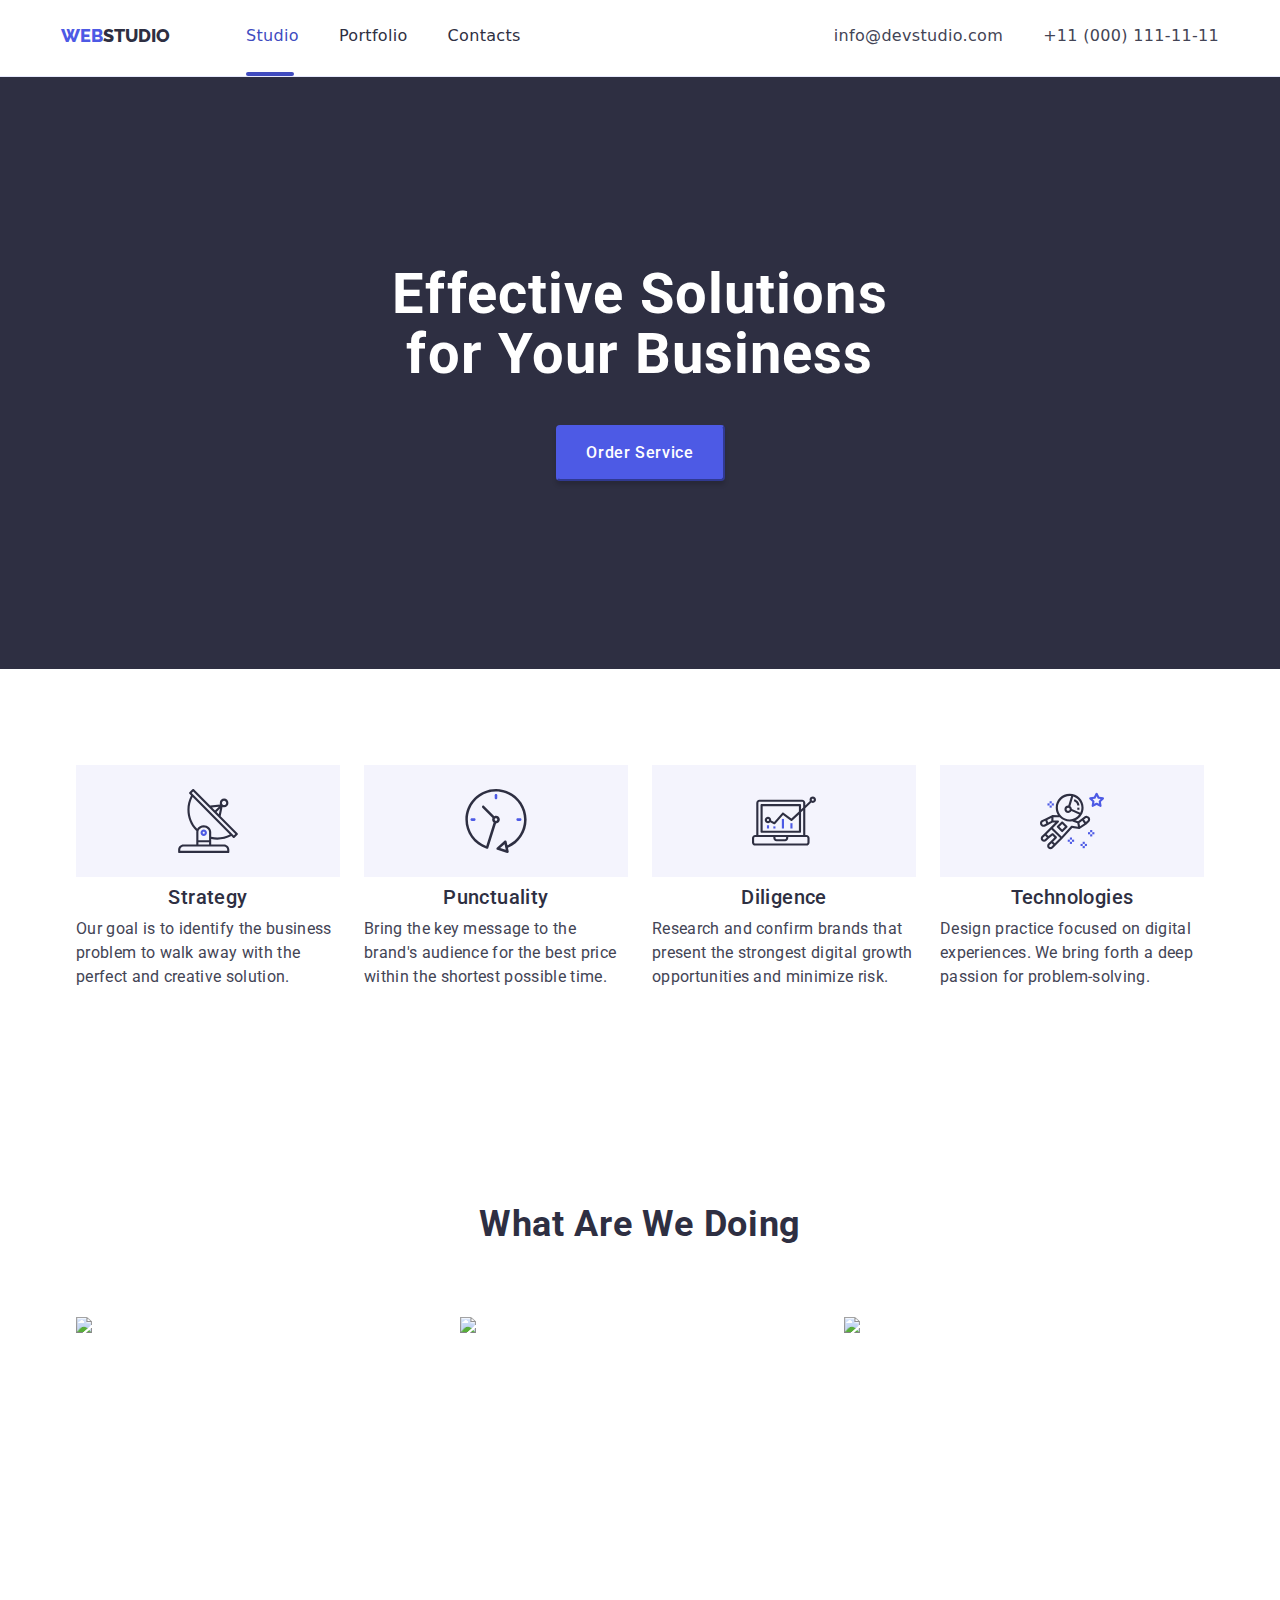
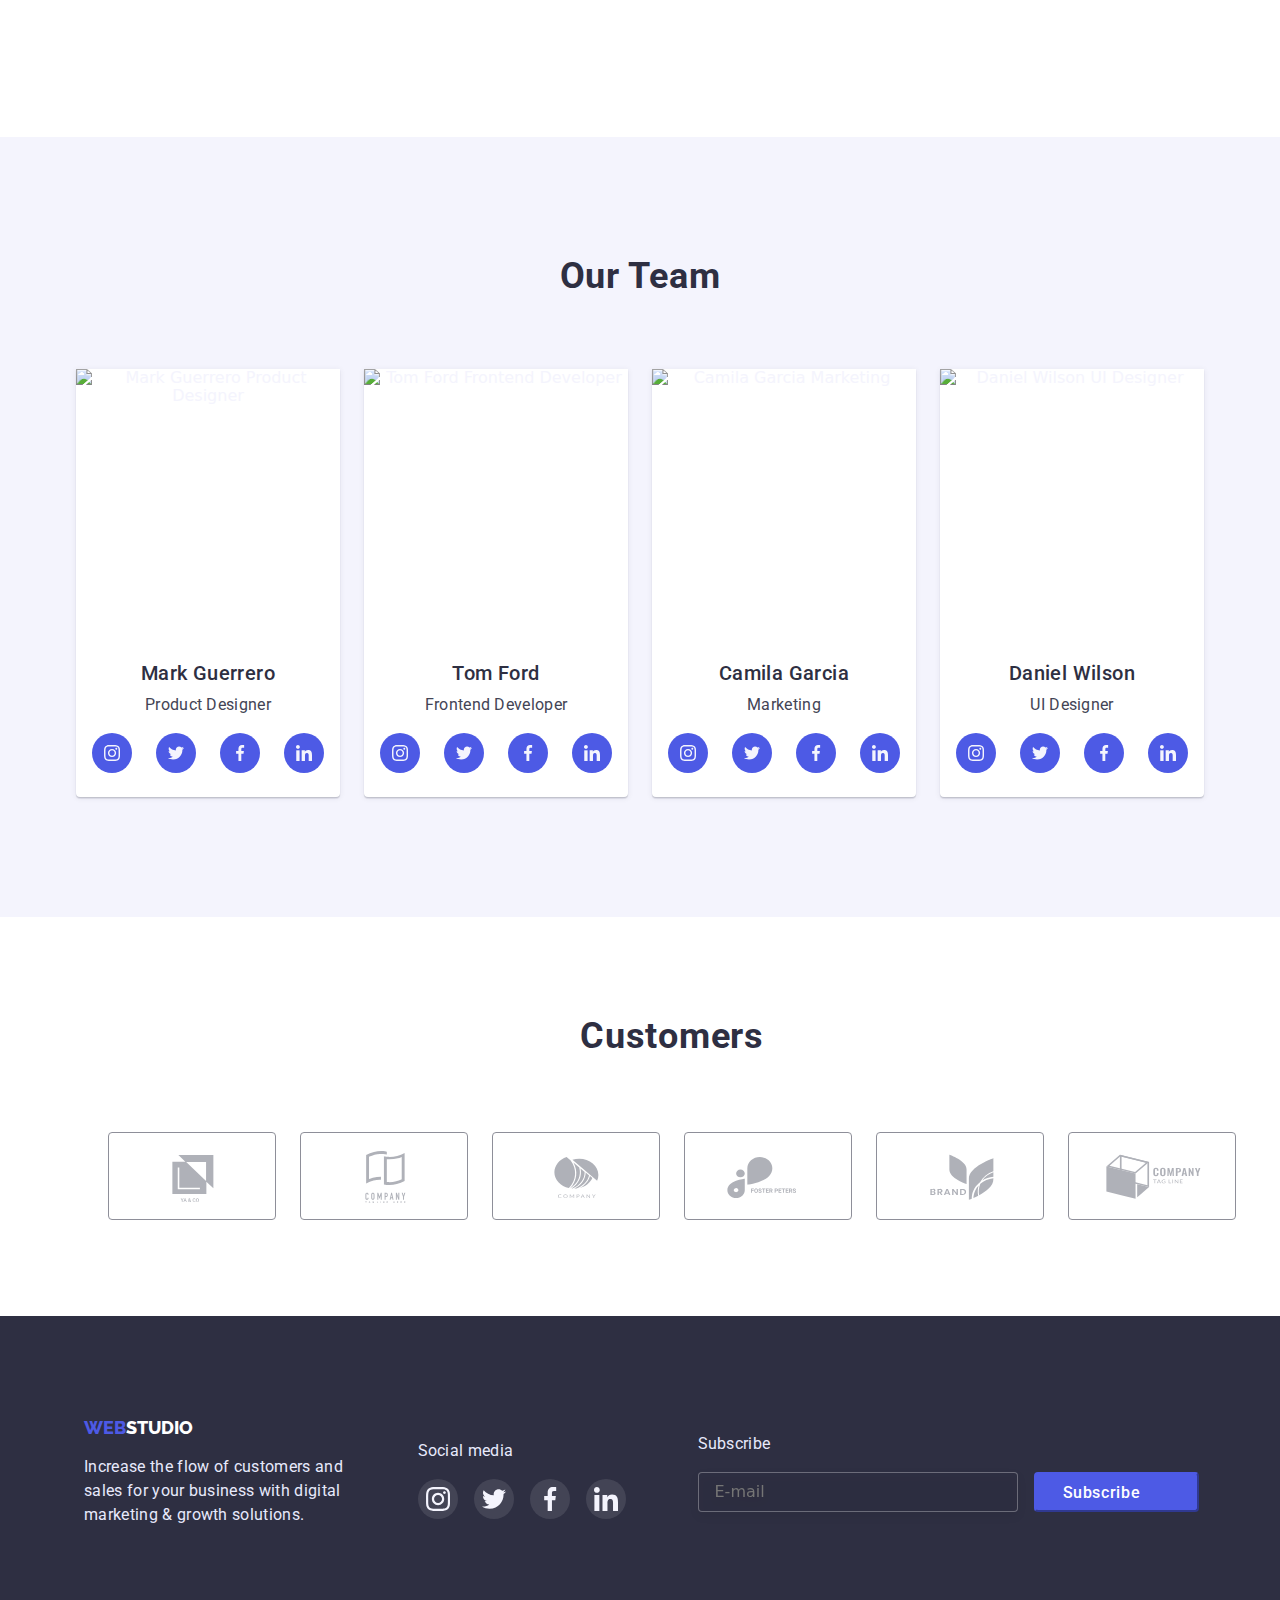
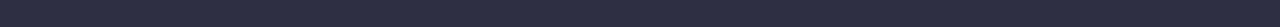
==== commit d627e70c: "portfolio_adaptive" ====
--- a/index.html
+++ b/index.html
@@ -15,7 +15,6 @@
       rel="stylesheet"
       href="https://cdn.jsdelivr.net/npm/modern-normalize@1.1.0/modern-normalize.min.css"
     />
-
     <title>WebStudio</title>
   </head>
   <body>
@@ -27,6 +26,11 @@
           <a class="webstudio" href="./index.html"
             ><span class="web">WEB</span><span class="studio">STUDIO</span></a
           >
+          <button type="button" class="mobile-menu-button" data-menu-open>
+            <svg class="mobile-menu-button-icon" width="32" height="22">
+              <use href="/images/sprite.svg#icon-burger"></use>
+            </svg>
+          </button>
           <ul class="menu-list">
             <!-- menu -->
             <li class="studio-point">
@@ -63,6 +67,92 @@
             </li>
           </ul>
         </address>
+      </div>
+      <!-- mobile menu -->
+      <div class="mobile-menu " data-menu>
+        <div class="container container-menu">
+          <button
+            type="button"
+            class="mobile-menu-close-button"
+            data-menu-close
+          >
+            <svg class="mobile-menu-close-button-icon" width="8" height="8">
+              <use href="./images/sprite.svg#icon-close"></use>
+            </svg>
+          </button>
+          <ul class="mobile-menu-list list">
+            <li class="mobile-list-point">
+              <a
+                href="./index.html"
+                class="links mobile-menu-list-point current"
+                ><span class="">Studio</span></a
+              >
+            </li>
+            <li class="mobile-list-point">
+              <a href="./portfolio.html" class="links mobile-menu-list-point"
+                ><span class="">Portfolio</span></a
+              >
+            </li>
+            <li class="mobile-list-point">
+              <a href="" class="links mobile-menu-list-point"
+                ><span class="">Contacts</span></a
+              >
+            </li>
+          </ul>
+
+          <address class="mobile-address-box">
+            <ul class="mobile-address-box-list list">
+              <li class="mobile-address-box-item">
+                <a
+                  href="tel:+110001111111"
+                  class="links mobile-address-box-point"
+                  ><span class="mobile-address-box-item-phone"
+                    >+11 (000) 111-11-11</span
+                  ></a
+                >
+              </li>
+              <li class="mobile-address-box-item">
+                <a
+                  href="mailto:info@devstudio.com"
+                  class="links mobile-address-box-point"
+                  ><span class="mobile-address-box-item-mail"
+                    >info@devstudio.com</span
+                  ></a
+                >
+              </li>
+            </ul>
+            <ul class="mobile-media-box list">
+              <li class="">
+                <a class="links mobile-media-item" href=""
+                  ><svg class="icon" width="16" height="16">
+                    <use href="./images/sprite.svg#icon-instagram"></use>
+                  </svg>
+                </a>
+              </li>
+              <li class="">
+                <a class="links mobile-media-item" href=""
+                  ><svg class="icon" width="16" height="16">
+                    <use href="./images/sprite.svg#icon-twitter"></use>
+                  </svg>
+                </a>
+              </li>
+              <li class="">
+                <a class="links mobile-media-item" href=""
+                  ><svg class="icon" width="16" height="16">
+                    <use href="./images/sprite.svg#icon-facebook"></use>
+                  </svg>
+                </a>
+              </li>
+              <li class="">
+                <a class="links mobile-media-item" href=""
+                  ><svg class="icon" width="16" height="16">
+                    <use href="./images/sprite.svg#icon-linkedin"></use>
+                  </svg>
+                </a>
+              </li>
+            </ul>
+          </address>
+        </div>
       </div>
     </header>
     <main>
@@ -142,7 +232,8 @@
             <li class="section-doing-list-item">
               <img
                 class="section-doing-list-frame"
-                src="./images/project/Frame1.jpg"
+                srcset="./images/project/doingdesk@2x.jpg 2x"
+                src="./images/project/doingdesk.jpg"
                 alt="computer program"
                 width="360"
                 height="300"
@@ -151,7 +242,8 @@
             <li class="section-doing-list-item">
               <img
                 class="section-doing-list-frame"
-                src="./images/project/frame2.jpg"
+                srcset="./images/project/doingapp@2x.jpg 2x"
+                src="./images/project/doingapp.jpg"
                 alt="phone program"
                 width="360"
                 height="300"
@@ -160,7 +252,8 @@
             <li class="section-doing-list-item">
               <img
                 class="section-doing-list-frame"
-                src="./images/project/Frame3.jpg"
+                srcset="./images/project/doingsite@2x.jpg 2x"
+                src="./images/project/doingsite.jpg"
                 alt="programm app"
                 width="360"
                 height="300"
@@ -177,7 +270,8 @@
             <li class="section-team-list-item">
               <img
                 class="section-team-list-frame"
-                src="./images/team/imgphoto1.jpg"
+                srcset="./images/team/mark@2x.jpg 2x"
+                src="./images/team/mark.jpg"
                 alt="Mark Guerrero Product Designer"
                 width="264"
                 height="260"
@@ -220,7 +314,8 @@
             <li class="section-team-list-item">
               <img
                 class="section-team-list-frame"
-                src="./images/team/imgphoto2.jpg"
+                srcset="./images/team/tom@2x.jpg 2x"
+                src="./images/team/tom.jpg"
                 alt="Tom Ford Frontend Developer"
                 width="264"
                 height="260"
@@ -263,7 +358,8 @@
             <li class="section-team-list-item">
               <img
                 class="section-team-list-frame"
-                src="./images/team/imgphoto3.jpg"
+                srcset="./images/team/camilia@2x.jpg 2x"
+                src="./images/team/camilia.jpg"
                 alt="Camila Garcia Marketing"
                 width="264"
                 height="260"
@@ -306,7 +402,8 @@
             <li class="section-team-list-item">
               <img
                 class="section-team-list-frame"
-                src="./images/team/imgphoto4.jpg"
+                srcset="./images/team/daniel@2x.jpg 2x"
+                src="./images/team/daniel.jpg"
                 alt="Daniel Wilson UI Designer"
                 width="264"
                 height="260"
@@ -351,7 +448,7 @@
       </section>
       <!-- section costomers -->
       <section class="section-costomers">
-        <div class="container">
+        <div class="container small-container">
           <h2 class="section-main-title section-costomers-title">Customers</h2>
           <ul class="list costomers-list">
             <li class="links costomers-list-item">
@@ -411,7 +508,7 @@
       <section class="footer">
         <div class="container footer-container">
           <div class="footer-text-box">
-            <a class="webstudio" href="./index.html"
+            <a class="webstudio footer-webstudio" href="./index.html"
               ><span class="web">WEB</span
               ><span class="studio-footer">STUDIO</span></a
             >
@@ -558,6 +655,8 @@
         </form>
       </div>
     </div>
+
     <script src="./js/modal.js"></script>
+    <script scr="./js/menu.js"></script>
   </body>
 </html>
--- a/CSS/style.css
+++ b/CSS/style.css
@@ -34,15 +34,41 @@
   fill: #f4f4fd;
 }
 
+/* Mobile 0-767px */
+
 .container {
+  width: 100%;
   box-sizing: border-box;
-  width: 1158px;
-  margin-left: auto;
-  margin-right: auto;
-  padding-left: 15px;
-  padding-right: 15px;
-}
-
+}
+@media screen and (min-width: 428px) {
+  .container {
+    width: 428px;
+    margin-left: auto;
+    margin-right: auto;
+  }
+  .mobile-menu-button-icon {
+    background-color: transparent;
+    display: block;
+    fill: #2e2f42;
+  }
+}
+
+/* table 768-1199px */
+@media screen and (min-width: 768px) {
+  .container {
+    width: 768px;
+    margin-left: auto;
+    margin-right: auto;
+  }
+}
+
+@media screen and (min-width: 1199px) {
+  .container {
+    width: 1158px;
+    margin-left: auto;
+    margin-right: auto;
+  }
+}
 .section-main-title {
   margin: 0;
   font-family: var(--main-font);
@@ -54,6 +80,8 @@
   color: #2e2f42;
 }
 .section-title {
+  display: block;
+  text-align: center;
   font-family: var(--main-font);
   font-weight: 500;
   font-size: 20px;
@@ -71,27 +99,34 @@
   color: #434455;
 }
 /* ======================= /components ======================= */
-body {
+.body {
   font-family: var(--main-font);
   display: flex;
   flex-direction: column;
   background: #ffffff;
 }
 /* ==================TopLine============================ */
-.head-page {
-  display: flex;
-  border-bottom: 1px solid #e7e9fc;
-  align-content: center;
-  padding-top: 24px;
-}
-.haed-container {
-  display: flex;
+@media screen and (max-width: 767px) {
+  .menu-list {
+    display: none;
+  }
+  .address-box {
+    display: none;
+  }
+}
+@media screen and (min-width: 768px) {
+  .mobile-menu-button {
+    display: none;
+  }
+}
+.menu {
+  display: flex;
+  flex-wrap: wrap;
+  align-content: center;
   justify-content: space-between;
-}
-.menu {
-  display: flex;
-  flex-direction: row;
-}
+  padding: 24px 16px;
+}
+
 .webstudio {
   margin-right: 76px;
   text-decoration: none;
@@ -107,160 +142,380 @@
   color: #2e2f42;
 }
 
-.menu-list {
+.mobile-menu-button {
+  background-color: transparent;
+  border: none;
+  padding: 0;
+  height: 22px;
+}
+.mobile-menu {
+  display: none;
+  background-color: #ffffff;
+  position: fixed;
+  width: 100%;
+  height: 100%;
+  z-index: 100;
+  top: 0;
+  left: 0;
+}
+@media screen and (min-width: 767px) {
+  .mobile-menu {
+    display: none;
+  }
+}
+.container-menu {
+  width: 428px;
+  height: 100%;
+  padding: 80px 40px 40px 40px;
   position: relative;
+  display: flex;
+  flex-direction: column;
+  justify-content: space-between;
+}
+.mobile-menu-close-button {
+  position: absolute;
+  top: 24px;
+  right: 24px;
+  display: flex;
+  flex-wrap: wrap;
+  align-content: center;
+  justify-content: center;
+  width: 24px;
+  height: 24px;
+  background: #e7e9fc;
+  border-radius: 50%;
+  border: 1px solid rgba(0, 0, 0, 0.1);
+}
+.mobile-menu-list {
+  display: flex;
+  flex-direction: column;
+  column-gap: 40px;
+}
+.mobile-list-point {
+  margin-top: 40px;
+}
+.mobile-menu-list-point {
+  margin-top: 40px;
+  font-family: var(--main-font);
+  font-weight: 700;
+  font-size: 36px;
+  line-height: 1, 1;
+  letter-spacing: 0.02em;
+  text-transform: capitalize;
+  color: #2e2f42;
+}
+.mobile-address-box {
+  display: flex;
+  flex-direction: column;
+  gap: 48px;
+}
+.mobile-address-box-list {
+  display: flex;
+  flex-direction: column;
   gap: 40px;
+}
+.mobile-address-box-item-phone {
+  display: flex;
+  flex-wrap: nowrap;
+  font-family: var(--main-font);
+  font-weight: 700;
+  font-size: 34px;
+  line-height: 1.1;
+  letter-spacing: 0.02em;
+  text-transform: capitalize;
+  color: #4d5ae5;
+}
+.mobile-address-box-item-mail {
+  font-family: var(--main-font);
+  font-weight: 500;
+  font-size: 20px;
+  line-height: 1.2;
+  letter-spacing: 0.02em;
+  color: #434455;
+}
+.mobile-media-box {
   display: flex;
   flex-direction: row;
+  flex-wrap: wrap;
+  justify-content: space-between;
+  align-content: center;
+}
+.mobile-media-item {
+  display: block;
+  padding: 12px;
+  width: 40px;
+  height: 40px;
+  color: #f4f4fd;
+  background-color: #4d5ae5;
+  border-radius: 50%;
+  outline: none;
+}
+@media screen and (min-width: 768px) {
+  .head-page {
+    display: flex;
+    border-bottom: 1px solid #e7e9fc;
+    align-content: center;
+    padding-top: 24px;
+    border-bottom: 1px solid #e7e9fc;
+    box-shadow: 0px 2px 1px rgba(46, 47, 66, 0.08),
+      0px 1px 1px rgba(46, 47, 66, 0.16), 0px 1px 6px rgba(46, 47, 66, 0.08);
+  }
+  .haed-container {
+    display: flex;
+    justify-content: space-between;
+  }
+  .menu {
+    display: flex;
+    flex-direction: row;
+    padding: 0;4
+  }
+
+  .menu-list {
+    position: relative;
+    gap: 40px;
+    display: flex;
+    flex-direction: row;
+    color: #ffffff;
+  }
+  .menu-list-point {
+    font-weight: 500;
+    font-size: 16px;
+    line-height: 1.5;
+    letter-spacing: 0.02em;
+    color: #2e2f42;
+  }
+  .menu-list-point::after {
+    display: block;
+    margin: 0 auto;
+    content: "";
+    margin-top: 36px;
+    background-color: #404bbf;
+    width: 0px;
+    height: 4px;
+    border-radius: 2px;
+    opacity: 0;
+    transition: width 250ms cubic-bezier(0.4, 0, 0.2, 1),
+      color 250ms cubic-bezier(0.4, 0, 0.2, 1);
+  }
+
+  .menu-list-point:hover,
+  .menu-list-point:focus {
+    outline: none;
+    color: #404bbf;
+  }
+  .menu-list-point:hover::after,
+  .menu-list-point:focus::after {
+    outline: none;
+    width: 100%;
+    opacity: 1;
+  }
+  .studio-point .menu-list-point {
+    color: #404bbf;
+  }
+  .studio-point::after {
+    z-index: 2;
+    position: absolute;
+    bottom: 0;
+    left: 0;
+    display: block;
+    content: "";
+    background-color: #404bbf;
+    width: 48px;
+    height: 4px;
+    border-radius: 2px;
+    opacity: 1;
+  }
+  .portfolio-point .menu-list-point {
+    color: #404bbf;
+  }
+  .portfolio-point::after {
+    z-index: 2;
+    position: absolute;
+    bottom: 0;
+    left: 34%;
+    display: block;
+    content: "";
+    background-color: #404bbf;
+    width: 66px;
+    height: 4px;
+    border-radius: 2px;
+    opacity: 1;
+  }
+  .menu-list-point.current .menu-list-point::after {
+    outline: none;
+    width: 100%;
+    opacity: 1;
+  }
+
+  /* address */
+
+  .address-box-list {
+    padding-bottom: 12px;
+    gap: 6px;
+    display: flex;
+    flex-direction: column;
+    color: #ffffff;
+  }
+  .address-box-item {
+    color: #ffffff;
+  }
+  .address-box-point {
+    font-weight: 400;
+    font-size: 16px;
+    line-height: 1.5;
+    letter-spacing: 0.02em;
+    color: #434455;
+    transition: color 250ms cubic-bezier(0.4, 0, 0.2, 1);
+  }
+  .address-box-point:hover,
+  .address-box-point:focus {
+    outline: none;
+    color: #404bbf;
+  }
+}
+
+@media screen and (min-width: 1199px) {
+  .address-box-list {
+    flex-direction: row;
+    gap: 40px;
+    padding-bottom: 0;
+  }
+  .menu-list-point::after {
+    margin-top: 24px;
+  }
+}
+/* =============================Hero Image ============================== */
+.section-hero {
+  background-color: #2e2f42;
+}
+.hero-image-title {
+  margin: 0;
+  font-family: var(--main-font);
+  font-weight: 700;
+  font-size: 36px;
+  line-height: 1.07;
+  letter-spacing: 0.02em;
   color: #ffffff;
 }
-.menu-list-point {
+.hero-image-button {
+  margin-top: 72px;
+  width: 169px;
+  height: 56px;
+  background: #4d5ae5;
+  border-color: #4d5ae5;
+  box-shadow: 0px 4px 4px rgba(0, 0, 0, 0.15);
+  border-radius: 4px;
+  font-family: var(--main-font);
   font-weight: 500;
   font-size: 16px;
-  line-height: 1.5;
-  letter-spacing: 0.02em;
-  color: #2e2f42;
-}
-.menu-list-point::after {
-  display: block;
-  margin: 0 auto;
-  content: "";
-  margin-top: 24px;
-  background-color: #404bbf;
-  width: 0px;
-  height: 4px;
-  border-radius: 2px;
-  opacity: 0;
-  transition: width 250ms cubic-bezier(0.4, 0, 0.2, 1),
-    color 250ms cubic-bezier(0.4, 0, 0.2, 1);
-}
-
-.menu-list-point:hover,
-.menu-list-point:focus {
-  outline: none;
-  color: #404bbf;
-}
-.menu-list-point:hover::after,
-.menu-list-point:focus::after {
-  outline: none;
-  width: 100%;
-  opacity: 1;
-}
-.studio-point .menu-list-point {
-  color: #404bbf;
-}
-.studio-point::after {
-  z-index: 2;
-  position: absolute;
-  bottom: 0;
-  left: 0;
-  display: block;
-  content: "";
-  background-color: #404bbf;
-  width: 48px;
-  height: 4px;
-  border-radius: 2px;
-  opacity: 1;
-}
-.portfolio-point .menu-list-point {
-  color: #404bbf;
-}
-.portfolio-point::after {
-  z-index: 2;
-  position: absolute;
-  bottom: 0;
-  left: 34%;
-  display: block;
-  content: "";
-  background-color: #404bbf;
-  width: 66px;
-  height: 4px;
-  border-radius: 2px;
-  opacity: 1;
-}
-.menu-list-point.current .menu-list-point::after {
-  outline: none;
-  width: 100%;
-  opacity: 1;
-}
-
-/* address */
-
-.address-box-list {
-  gap: 40px;
-  display: flex;
+  line-height: 1.5px;
+  letter-spacing: 0.04em;
   color: #ffffff;
 }
-.address-box-item {
-  color: #ffffff;
-}
-.address-box-point {
-  font-weight: 400;
-  font-size: 16px;
-  line-height: 1.5;
-  letter-spacing: 0.02em;
-  color: #434455;
-  transition: color 250ms cubic-bezier(0.4, 0, 0.2, 1);
-}
-.address-box-point:hover,
-.address-box-point:focus {
-  outline: none;
-  color: #404bbf;
-}
-
-/* =============================Hero Image ============================== */
-/* section1 */
 .section-hero {
-  padding-top: 188px;
-  padding-bottom: 188px;
+  padding-top: 112px;
+  padding-bottom: 112px;
   background: #2e2f42;
   text-align: center;
   background-image: linear-gradient(
       rgba(46, 47, 66, 0.7),
       rgba(46, 47, 66, 0.7)
     ),
-    url(../images/hero/hero-back.jpg);
+    url(../images/hero/hero-mobile.jpg);
   background-repeat: no-repeat;
   background-size: cover;
 }
-.hero-image-title {
-  margin: 0;
-  font-family: var(--main-font);
-  font-weight: 700;
-  font-size: 56px;
-  line-height: 1.07;
-  letter-spacing: 0.02em;
-  color: #ffffff;
-}
-.hero-image-button {
-  margin-top: 48px;
-  width: 169px;
-  height: 56px;
-  background: #4d5ae5;
-  border-color: #4d5ae5;
-  box-shadow: 0px 4px 4px rgba(0, 0, 0, 0.15);
-  border-radius: 4px;
-  font-family: var(--main-font);
-  font-weight: 500;
-  font-size: 16px;
-  line-height: 1.5px;
-  letter-spacing: 0.04em;
-  color: #ffffff;
-  transition: color 250ms cubic-bezier(0.4, 0, 0.2, 1),
-    background 250ms cubic-bezier(0.4, 0, 0.2, 1),
-    box-shadow 250ms cubic-bezier(0.4, 0, 0.2, 1);
-}
-.hero-image-button:hover,
-.hero-image-button:focus {
-  cursor: pointer;
-  color: #ffffff;
-  background: #404bbf;
-  box-shadow: 0px 4px 4px rgba(255, 255, 255, 0.15);
+@media (min-device-pixel-ratio: 2),
+  (min-resolution: 192dpi),
+  (min-resolution: 2dppx) {
+  .section-hero {
+    background-image: linear-gradient(
+        rgba(46, 47, 66, 0.7),
+        rgba(46, 47, 66, 0.7)
+      ),
+      url(../images/hero/hero-mobile@2x.jpg);
+  }
+}
+@media screen and (min-width: 767px) {
+  .hero-image-title {
+    font-size: 56px;
+    line-height: 1.07;
+  }
+  .hero-image-button {
+    margin-top: 40px;
+  }
+  .section-hero {
+    padding-top: 112px;
+    padding-bottom: 112px;
+    background: #2e2f42;
+    text-align: center;
+    background-image: linear-gradient(
+        rgba(46, 47, 66, 0.7),
+        rgba(46, 47, 66, 0.7)
+      ),
+      url(../images/hero/hero-table.jpg);
+    background-repeat: no-repeat;
+    background-size: cover;
+  }
+  @media (min-device-pixel-ratio: 2),
+    (min-resolution: 192dpi),
+    (min-resolution: 2dppx) {
+    .section-hero {
+      background-image: linear-gradient(
+          rgba(46, 47, 66, 0.7),
+          rgba(46, 47, 66, 0.7)
+        ),
+        url(../images/hero/hero-table@2x.jpg);
+    }
+  }
+}
+@media screen and (min-width: 1199px) {
+  .section-hero {
+    padding-top: 188px;
+    padding-bottom: 188px;
+    background: #2e2f42;
+    text-align: center;
+    background-image: linear-gradient(
+        rgba(46, 47, 66, 0.7),
+        rgba(46, 47, 66, 0.7)
+      ),
+      url(../images/hero/hero-back.jpg);
+    background-repeat: no-repeat;
+    background-size: cover;
+  }
+  @media (min-device-pixel-ratio: 2),
+    (min-resolution: 192dpi),
+    (min-resolution: 2dppx) {
+    .section-hero {
+      background-image: linear-gradient(
+          rgba(46, 47, 66, 0.7),
+          rgba(46, 47, 66, 0.7)
+        ),
+        url(../images/hero/hero-back@2x.jpg);
+    }
+  }
+  .hero-image-title {
+    font-size: 56px;
+    line-height: 1.07;
+  }
+  .hero-image-button {
+    transition: color 250ms cubic-bezier(0.4, 0, 0.2, 1),
+      background 250ms cubic-bezier(0.4, 0, 0.2, 1),
+      box-shadow 250ms cubic-bezier(0.4, 0, 0.2, 1);
+  }
+  .hero-image-button:hover,
+  .hero-image-button:focus {
+    cursor: pointer;
+    color: #ffffff;
+    background: #404bbf;
+    box-shadow: 0px 4px 4px rgba(255, 255, 255, 0.15);
+  }
 }
 /* ==========================Section info======================== */
 
 .section-info {
-  padding-top: 120px;
+  padding-top: 96px;
+  padding-bottom: 96px;
 }
 .section-info-main-title {
   visibility: hidden;
@@ -269,37 +524,67 @@
 .section-info-list {
   box-sizing: border-box;
   display: flex;
-  justify-content: space-between;
+  flex-wrap: wrap;
+  flex-direction: column;
+  justify-content: center;
+  align-content: center;
+  gap: 72px;
   color: #ffffff;
 }
-
 .icon-box {
-  margin-bottom: 8px;
-  width: 264px;
-  height: 112px;
-  display: grid;
-  place-items: center;
-  background-color: #f4f4fd;
+  display: none;
 }
 .section-info-list-item {
-  width: 264px;
-}
-
+  width: 100%;
+}
+@media screen and (min-width: 767px) {
+  .section-info {
+    padding-left: 16px;
+    padding-right: 16px;
+  }
+  .section-info-list-item {
+    width: 356px;
+  }
+  .section-info-list {
+    flex-direction: row;
+    gap: 24px;
+  }
+}
+@media screen and (min-width: 1199px) {
+  .icon-box {
+    display: block;
+    margin-bottom: 8px;
+    width: 264px;
+    height: 112px;
+    display: grid;
+    place-items: center;
+    background-color: #f4f4fd;
+  }
+  .section-info-list-item {
+    width: 264px;
+  }
+}
 /* ==========================section doing============================== */
 .section-doing {
-  display: flex;
-  flex-direction: column;
-  text-align: center;
-  padding-top: 120px;
-  padding-bottom: 120px;
-}
-
-.section-doing-list {
-  margin-top: 72px;
-  display: flex;
-  justify-content: center;
-  color: #ffffff;
-  gap: 24px;
+  display: none;
+}
+@media screen and (min-width: 1199px) {
+  .section-doing {
+    display: block;
+    display: flex;
+    flex-direction: column;
+    text-align: center;
+    padding-top: 120px;
+    padding-bottom: 120px;
+  }
+
+  .section-doing-list {
+    margin-top: 72px;
+    display: flex;
+    justify-content: center;
+    color: #ffffff;
+    gap: 24px;
+  }
 }
 
 /* ==============================section team=========================== */
@@ -313,16 +598,19 @@
 .section-team-list {
   margin-top: 72px;
   display: flex;
+  flex-wrap: wrap;
+  flex-direction: column;
   justify-content: center;
-  gap: 24px;
+  align-content: center;
+  gap: 72px;
   color: #f4f4fd;
 }
 .section-team-list-item {
   display: flex;
   flex-direction: column;
-  justify-content: center;
-  min-width: 264px;
-  min-height: 380px;
+  justify-content: space-between;
+  width: 264px;
+  height: 468px;
   background: #ffffff;
   box-shadow: 0px 1px 6px rgba(46, 47, 66, 0.08),
     0px 1px 1px rgba(46, 47, 66, 0.16), 0px 2px 1px rgba(46, 47, 66, 0.08);
@@ -331,7 +619,7 @@
 
 .section-team-text-box {
   padding-top: 32px;
-  padding-bottom: 32px;
+  padding-bottom: 8px;
 }
 .team-media-box {
   margin: 8px 16px 32px 16px;
@@ -358,11 +646,28 @@
 .team-media-item:focus {
   background-color: #404bbf;
 }
+@media screen and (min-width: 767px) {
+  .section-team-list {
+    display: flex;
+    flex-wrap: wrap;
+    flex-direction: row;
+    justify-content: center;
+    align-content: center;
+    column-gap: 24px;
+    row-gap: 64px;
+    color: #f4f4fd;
+  }
+}
+@media screen and (min-width: 1199px) {
+  .section-team-list-item {
+    height: 428px;
+  }
+}
 
 /* =========================section costomers=================================== */
 .section-costomers {
-  padding-top: 130px;
-  padding-bottom: 120px;
+  padding-top: 96px;
+  padding-bottom: 96px;
 }
 .section-costomers-title {
   font-weight: 700;
@@ -376,7 +681,11 @@
 .costomers-list {
   padding-top: 72px;
   display: flex;
-  gap: 24px;
+  flex-wrap: wrap;
+  justify-content: center;
+  align-content: center;
+  column-gap: 16px;
+  row-gap: 72px;
 }
 .costomers-list-item {
   display: flex;
@@ -410,6 +719,23 @@
   outline: none;
   fill: #4d5ae5;
 }
+@media screen and (min-width: 767px) {
+  .small-container {
+    width: 552px;
+  }
+  .section-costomers {
+    padding-left: 108px;
+    padding-right: 108px;
+  }
+  .costomers-list {
+    column-gap: 24px;
+  }
+}
+@media screen and (min-width: 1199px) {
+  .small-container {
+    width: 1128px;
+  }
+}
 /* ================================footer=========================== */
 .footer {
   padding-top: 100px;
@@ -418,10 +744,21 @@
 }
 .footer-container {
   display: flex;
-  gap: 120px;
+  flex-direction: column;
+  gap: 72px;
 }
 .footer-text-box {
+  display: flex;
+  flex-direction: column;
+  flex-wrap: wrap;
+  justify-content: center;
+  align-content: center;
   min-width: 264px;
+}
+.footer-webstudio {
+  display: block;
+  text-align: center;
+  margin-right: 0;
 }
 .studio-footer {
   color: #ffffff;
@@ -431,6 +768,7 @@
   line-height: 1.33;
 }
 .footer-text {
+  text-align: center;
   margin-top: 16px;
   font-family: var(--main-font);
   font-weight: 400;
@@ -440,6 +778,11 @@
   color: #e7e9fc;
 }
 .footer-socialmedia-box {
+  display: flex;
+  flex-direction: column;
+  flex-wrap: wrap;
+  justify-content: center;
+  align-content: center;
   min-width: 208px;
 }
 .footer-media-list {
@@ -465,12 +808,17 @@
   background-color: #31d0aa;
 }
 .subscribe {
-  min-width: 453px;
+  min-width: 320px;
   display: flex;
   flex-direction: column;
 }
 .subscribe-box {
   display: flex;
+  flex-wrap: wrap;
+  flex-direction: column;
+  justify-content: center;
+  align-content: center;
+  gap: 16px;
   padding-top: 16px;
 }
 .subscribe-email {
@@ -478,7 +826,7 @@
   font-size: 16px;
   line-height: 1.2;
   padding: 8px 16px;
-  width: 264px;
+  min-width: 320px;
   height: 40px;
   border: 1px solid rgba(255, 255, 255, 0.3);
   filter: drop-shadow(0px 4px 4px rgba(0, 0, 0, 0.15));
@@ -486,14 +834,11 @@
   background-color: rgba(46, 47, 66, 0.3);
 }
 .subscribe-button {
-  display: flex;
-  flex-wrap: wrap;
-  justify-content: center;
-  align-content: center;
+  display: block;
+  margin: 0 auto;
   gap: 16px;
-  margin-left: 24px;
-  min-width: 165px;
-  min-height: 40px;
+  width: 165px;
+  height: 40px;
   background-color: #4d5ae5;
   border-radius: 4px;
   border-color: #4d5ae5;
@@ -512,18 +857,48 @@
 .subscribe-icon {
   fill: #ffffff;
 }
-.subscribe-button:hover,
-.subscribe-button:focus {
-  cursor: pointer;
-  color: #ffffff;
-  background: #404bbf;
-  box-shadow: 0px 4px 4px rgba(255, 255, 255, 0.15);
+
+@media screen and (min-width: 767px) {
+  .footer-container {
+    flex-direction: row;
+    flex-wrap: wrap;
+    justify-content: center;
+    align-content: center;
+  }
+  .subscribe-box {
+    flex-direction: row;
+  }
+  .footer-text {
+    text-align: start;
+  }
+}
+@media screen and (min-width: 1199px) {
+  .footer-container {
+    flex-wrap: nowrap;
+  }
+  .footer-webstudio {
+    text-align: start;
+  }
+  .subscribe-box {
+    flex-wrap: nowrap;
+  }
+  .subscribe-email {
+    width: 264px;
+  }
+
+  .subscribe-button:hover,
+  .subscribe-button:focus {
+    cursor: pointer;
+    color: #ffffff;
+    background: #404bbf;
+    box-shadow: 0px 4px 4px rgba(255, 255, 255, 0.15);
+  }
 }
 /* =========================portfolio========================== */
 .portfolio-box {
   display: flex;
   flex-direction: column;
-  padding-top: 96px;
+  padding-top: 48px;
   padding-bottom: 120px;
 }
 .portfolio-box1-title {
@@ -532,6 +907,7 @@
 }
 .button-list {
   display: flex;
+  flex-wrap: wrap;
   justify-content: center;
   gap: 24px;
 }
@@ -590,6 +966,8 @@
   color: #ffffff;
   display: flex;
   flex-wrap: wrap;
+  justify-content: center;
+  align-content: center;
   row-gap: 48px;
   column-gap: 24px;
 }
@@ -642,7 +1020,6 @@
   padding-right: 16px;
 }
 .row-list-title {
-  /* padding-left: 16px; */
   font-family: var(--main-font);
   font-weight: 600;
   font-size: 20px;
@@ -656,7 +1033,6 @@
 .row-list-text {
   margin-top: 8px;
   color: #434455;
-  /* padding-left: 16px; */
   font-family: var(--main-font);
   font-weight: 400;
   font-size: 16px;
@@ -755,7 +1131,7 @@
 }
 .modal-form-input {
   color: #000000;
-  background-color: rgba(33, 33, 33, 0.2);
+  background-color: #fcfcfc;
   font-size: 16px;
   line-height: 1.2;
   padding-left: 38px;
@@ -791,7 +1167,7 @@
 
 .modal-coment-box {
   color: #000000;
-  background-color: rgba(33, 33, 33, 0.2);
+  background-color: #fcfcfc;
   font-size: 12px;
   line-height: 1.2;
   margin-top: 4px;
@@ -822,7 +1198,7 @@
   visibility: hidden;
 }
 .privacy_policy-text {
-color: #4d5ae5;
+  color: #4d5ae5;
 }
 .modal-form-checkbox:checked + .checkbox::before {
   background-color: #404bbf;
@@ -838,7 +1214,7 @@
   border-radius: 2px;
   content: "";
   transition: background-color 250ms cubic-bezier(0.4, 0, 0.2, 1),
-  background-image 250ms cubic-bezier(0.4, 0, 0.2, 1);
+    background-image 250ms cubic-bezier(0.4, 0, 0.2, 1);
 }
 .submit-button {
   cursor: pointer;
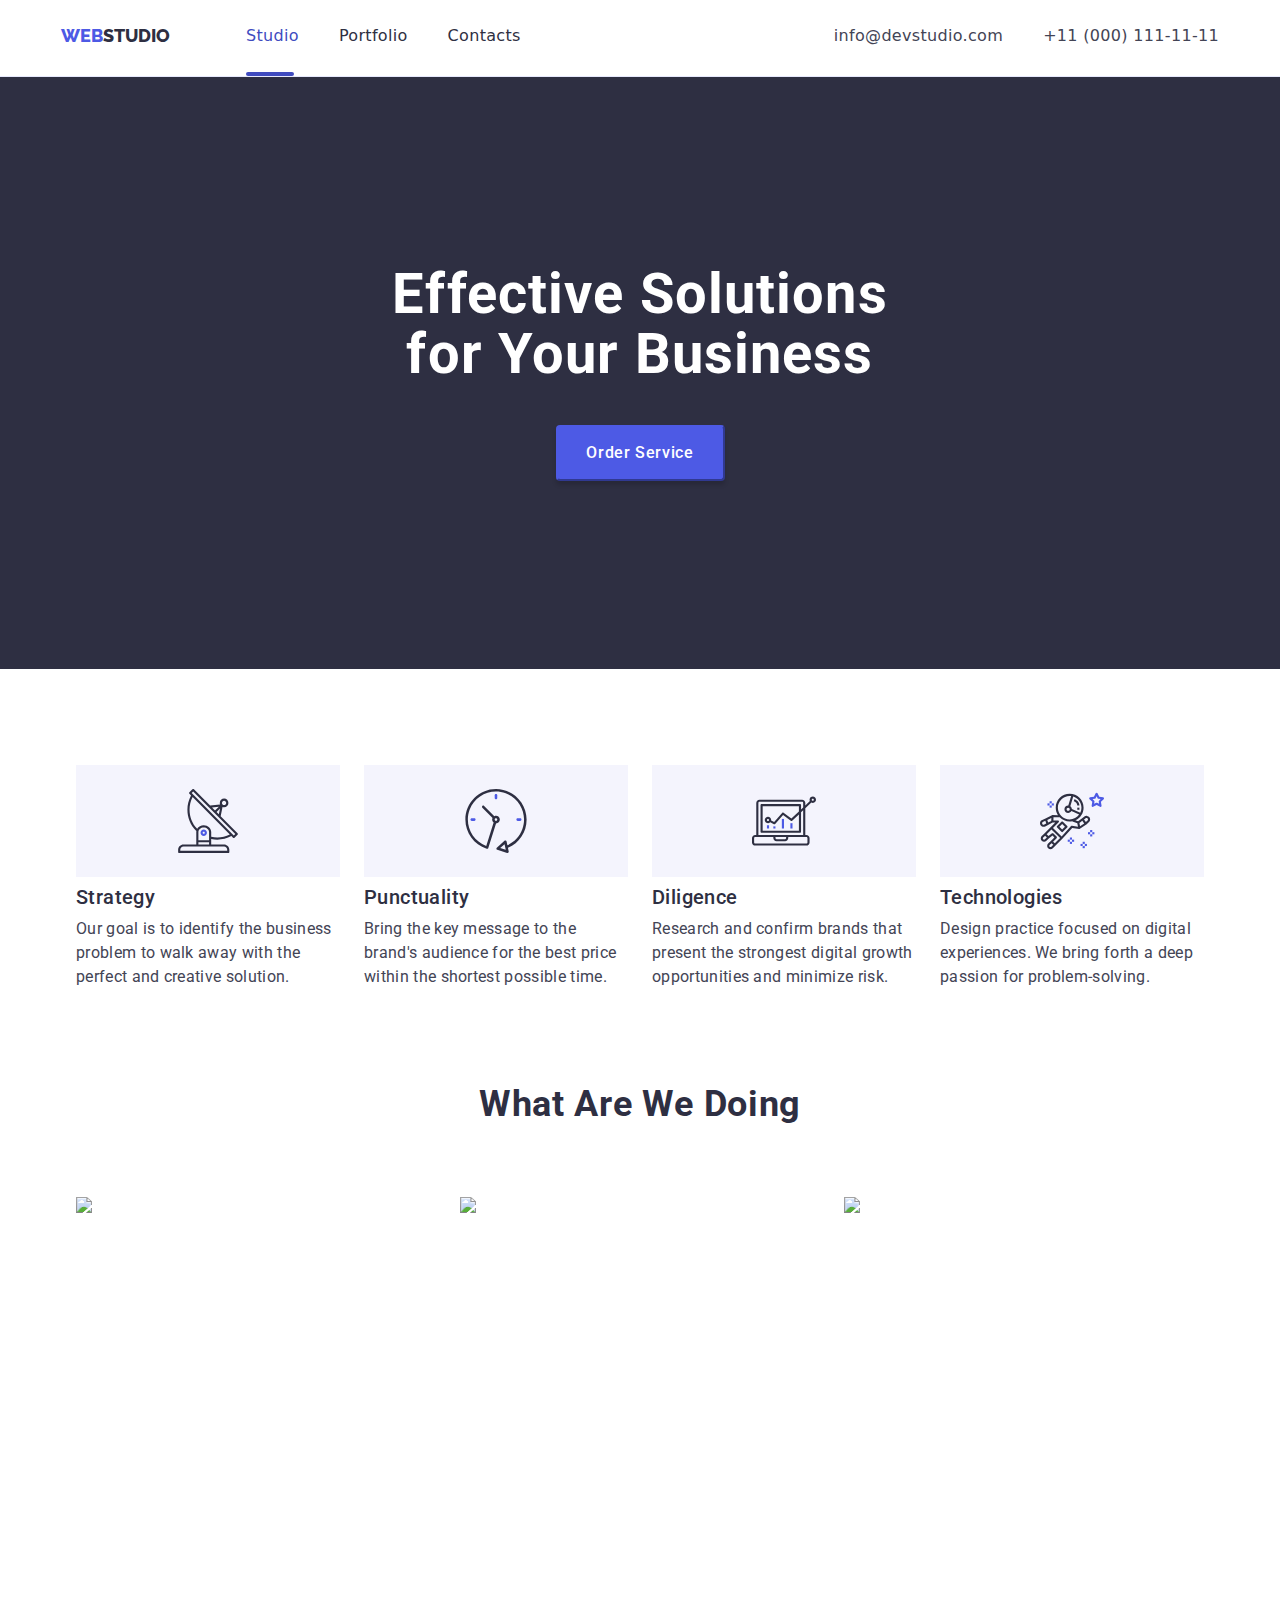
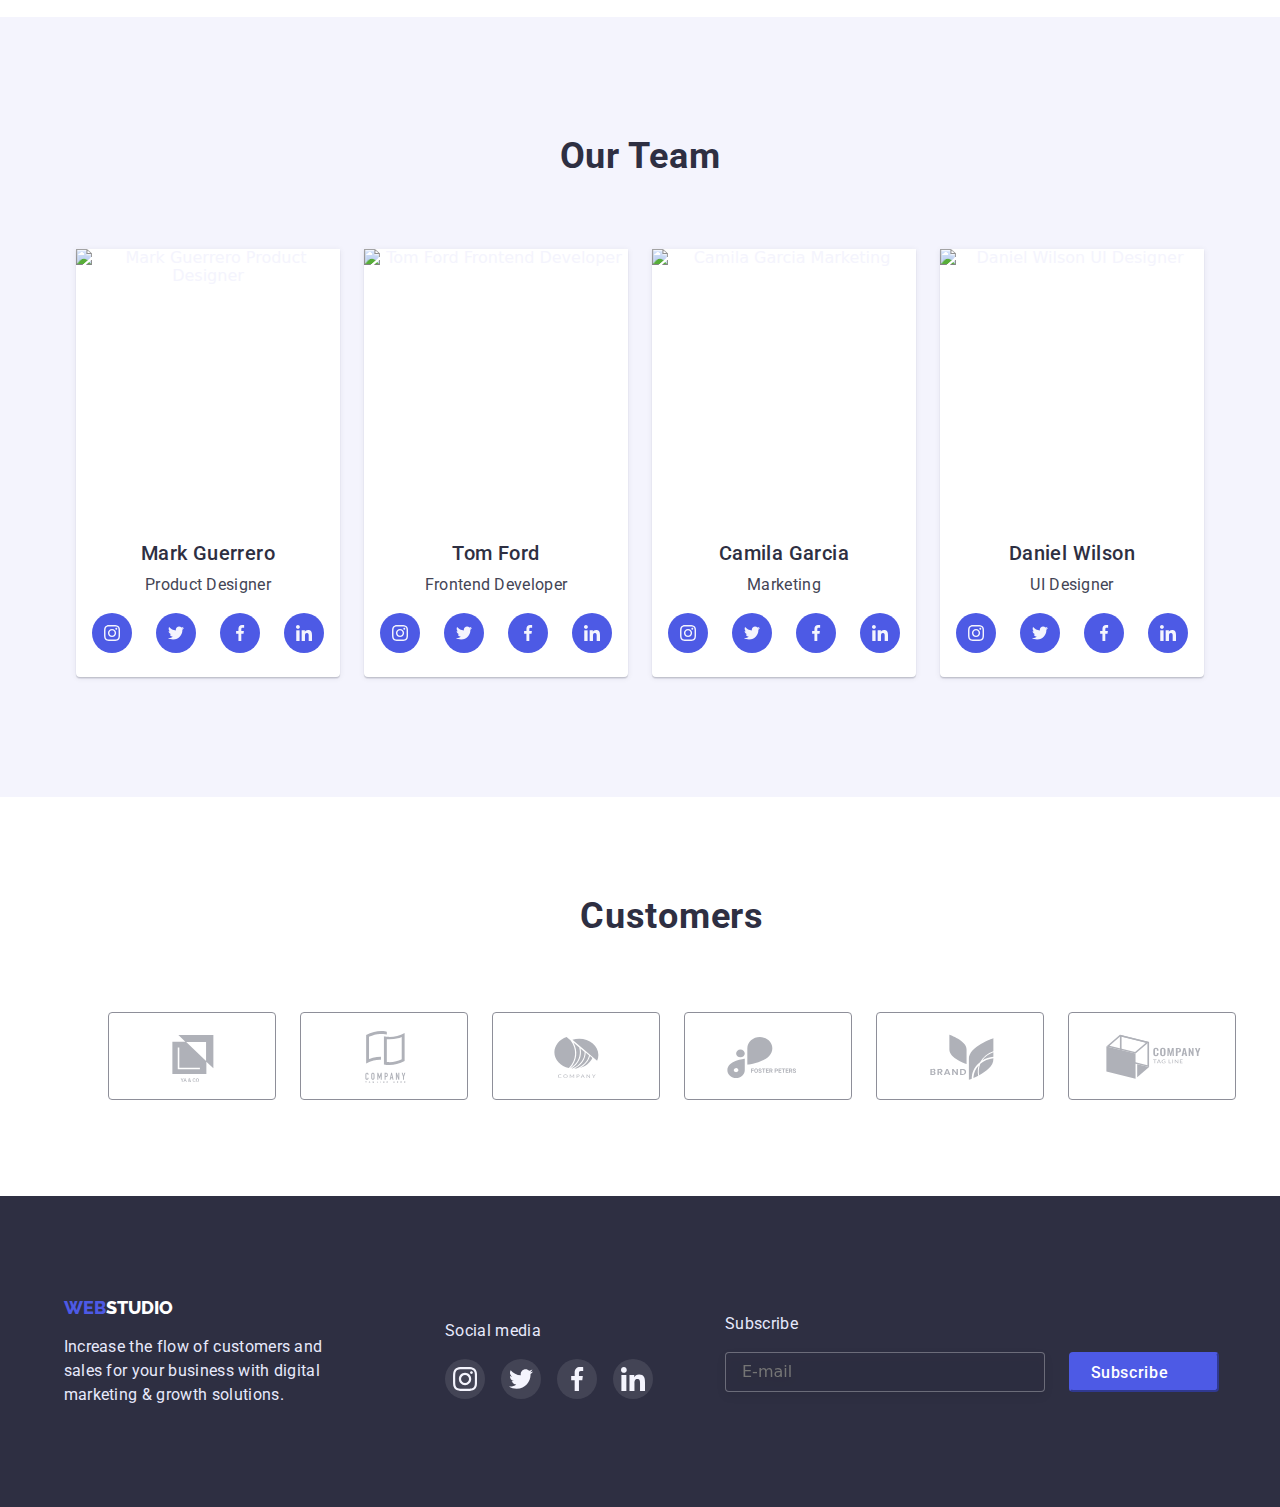
==== commit f4ddedf7: "fix" ====
--- a/index.html
+++ b/index.html
@@ -67,91 +67,91 @@
             </li>
           </ul>
         </address>
-      </div>
-      <!-- mobile menu -->
-      <div class="mobile-menu " data-menu>
-        <div class="container container-menu">
-          <button
-            type="button"
-            class="mobile-menu-close-button"
-            data-menu-close
-          >
-            <svg class="mobile-menu-close-button-icon" width="8" height="8">
-              <use href="./images/sprite.svg#icon-close"></use>
-            </svg>
-          </button>
-          <ul class="mobile-menu-list list">
-            <li class="mobile-list-point">
-              <a
-                href="./index.html"
-                class="links mobile-menu-list-point current"
-                ><span class="">Studio</span></a
-              >
-            </li>
-            <li class="mobile-list-point">
-              <a href="./portfolio.html" class="links mobile-menu-list-point"
-                ><span class="">Portfolio</span></a
-              >
-            </li>
-            <li class="mobile-list-point">
-              <a href="" class="links mobile-menu-list-point"
-                ><span class="">Contacts</span></a
-              >
-            </li>
-          </ul>
-
-          <address class="mobile-address-box">
-            <ul class="mobile-address-box-list list">
-              <li class="mobile-address-box-item">
+        <!-- mobile menu -->
+        <div class="mobile-menu is-hidden" data-menu>
+          <div class="container container-menu">
+            <button
+              type="button"
+              class="mobile-menu-close-button"
+              data-menu-close
+            >
+              <svg class="mobile-menu-close-button-icon" width="8" height="8">
+                <use href="./images/sprite.svg#icon-close"></use>
+              </svg>
+            </button>
+            <ul class="mobile-menu-list list">
+              <li class="mobile-list-point">
                 <a
-                  href="tel:+110001111111"
-                  class="links mobile-address-box-point"
-                  ><span class="mobile-address-box-item-phone"
-                    >+11 (000) 111-11-11</span
-                  ></a
+                  href="./index.html"
+                  class="links mobile-menu-list-point current"
+                  ><span class="">Studio</span></a
                 >
               </li>
-              <li class="mobile-address-box-item">
-                <a
-                  href="mailto:info@devstudio.com"
-                  class="links mobile-address-box-point"
-                  ><span class="mobile-address-box-item-mail"
-                    >info@devstudio.com</span
-                  ></a
+              <li class="mobile-list-point">
+                <a href="./portfolio.html" class="links mobile-menu-list-point"
+                  ><span class="">Portfolio</span></a
+                >
+              </li>
+              <li class="mobile-list-point">
+                <a href="" class="links mobile-menu-list-point"
+                  ><span class="">Contacts</span></a
                 >
               </li>
             </ul>
-            <ul class="mobile-media-box list">
-              <li class="">
-                <a class="links mobile-media-item" href=""
-                  ><svg class="icon" width="16" height="16">
-                    <use href="./images/sprite.svg#icon-instagram"></use>
-                  </svg>
-                </a>
-              </li>
-              <li class="">
-                <a class="links mobile-media-item" href=""
-                  ><svg class="icon" width="16" height="16">
-                    <use href="./images/sprite.svg#icon-twitter"></use>
-                  </svg>
-                </a>
-              </li>
-              <li class="">
-                <a class="links mobile-media-item" href=""
-                  ><svg class="icon" width="16" height="16">
-                    <use href="./images/sprite.svg#icon-facebook"></use>
-                  </svg>
-                </a>
-              </li>
-              <li class="">
-                <a class="links mobile-media-item" href=""
-                  ><svg class="icon" width="16" height="16">
-                    <use href="./images/sprite.svg#icon-linkedin"></use>
-                  </svg>
-                </a>
-              </li>
-            </ul>
-          </address>
+
+            <address class="mobile-address-box">
+              <ul class="mobile-address-box-list list">
+                <li class="mobile-address-box-item">
+                  <a
+                    href="tel:+110001111111"
+                    class="links mobile-address-box-point"
+                    ><span class="mobile-address-box-item-phone"
+                      >+11 (000) 111-11-11</span
+                    ></a
+                  >
+                </li>
+                <li class="mobile-address-box-item">
+                  <a
+                    href="mailto:info@devstudio.com"
+                    class="links mobile-address-box-point"
+                    ><span class="mobile-address-box-item-mail"
+                      >info@devstudio.com</span
+                    ></a
+                  >
+                </li>
+              </ul>
+              <ul class="mobile-media-box list">
+                <li class="">
+                  <a class="links mobile-media-item" href=""
+                    ><svg class="icon" width="16" height="16">
+                      <use href="./images/sprite.svg#icon-instagram"></use>
+                    </svg>
+                  </a>
+                </li>
+                <li class="">
+                  <a class="links mobile-media-item" href=""
+                    ><svg class="icon" width="16" height="16">
+                      <use href="./images/sprite.svg#icon-twitter"></use>
+                    </svg>
+                  </a>
+                </li>
+                <li class="">
+                  <a class="links mobile-media-item" href=""
+                    ><svg class="icon" width="16" height="16">
+                      <use href="./images/sprite.svg#icon-facebook"></use>
+                    </svg>
+                  </a>
+                </li>
+                <li class="">
+                  <a class="links mobile-media-item" href=""
+                    ><svg class="icon" width="16" height="16">
+                      <use href="./images/sprite.svg#icon-linkedin"></use>
+                    </svg>
+                  </a>
+                </li>
+              </ul>
+            </address>
+          </div>
         </div>
       </div>
     </header>
@@ -179,7 +179,7 @@
                   <use href="./images/sprite.svg#icon-antena"></use>
                 </svg>
               </div>
-              <h3 class="section-title">Strategy</h3>
+              <h3 class="section-title info-title">Strategy</h3>
               <p class="section-text">
                 Our goal is to identify the business problem to walk away with
                 the perfect and creative solution.
@@ -191,7 +191,7 @@
                   <use href="./images/sprite.svg#icon-clock"></use>
                 </svg>
               </div>
-              <h3 class="section-title">Punctuality</h3>
+              <h3 class="section-title info-title">Punctuality</h3>
               <p class="section-text">
                 Bring the key message to the brand's audience for the best price
                 within the shortest possible time.
@@ -203,7 +203,7 @@
                   <use href="./images/sprite.svg#icon-diagram"></use>
                 </svg>
               </div>
-              <h3 class="section-title">Diligence</h3>
+              <h3 class="section-title info-title">Diligence</h3>
               <p class="section-text">
                 Research and confirm brands that present the strongest digital
                 growth opportunities and minimize risk.
@@ -215,7 +215,7 @@
                   <use href="./images/sprite.svg#icon-astronaut"></use>
                 </svg>
               </div>
-              <h3 class="section-title">Technologies</h3>
+              <h3 class="section-title info-title">Technologies</h3>
               <p class="section-text">
                 Design practice focused on digital experiences. We bring forth a
                 deep passion for problem-solving.
@@ -507,6 +507,7 @@
       <!-- footer -->
       <section class="footer">
         <div class="container footer-container">
+          <div class="table-footer-container">
           <div class="footer-text-box">
             <a class="webstudio footer-webstudio" href="./index.html"
               ><span class="web">WEB</span
@@ -551,6 +552,7 @@
               </li>
             </ul>
           </div>
+        </div>
           <div class="subscribe">
             <p class="footer-text">Subscribe</p>
             <div class="subscribe-box">
@@ -655,8 +657,7 @@
         </form>
       </div>
     </div>
-
+    <script src="./js/menu.js"></script>
     <script src="./js/modal.js"></script>
-    <script scr="./js/menu.js"></script>
   </body>
 </html>
--- a/CSS/style.css
+++ b/CSS/style.css
@@ -37,19 +37,28 @@
 /* Mobile 0-767px */
 
 .container {
+  padding-left: 15px;
+  padding-right: 15px;
+  position: relative;
   width: 100%;
   box-sizing: border-box;
+}
+.mobile-menu-button {
+  position: absolute;
+  top: 24px;
+  right: 16px;
+  background-color: transparent;
+  display: block;
+}
+.mobile-menu-button-icon {
+  display: block;
+  fill: #000000;
 }
 @media screen and (min-width: 428px) {
   .container {
     width: 428px;
     margin-left: auto;
     margin-right: auto;
-  }
-  .mobile-menu-button-icon {
-    background-color: transparent;
-    display: block;
-    fill: #2e2f42;
   }
 }
 
@@ -64,6 +73,8 @@
 
 @media screen and (min-width: 1199px) {
   .container {
+    padding-left: 0;
+    padding-right: 0;
     width: 1158px;
     margin-left: auto;
     margin-right: auto;
@@ -141,7 +152,6 @@
 .studio {
   color: #2e2f42;
 }
-
 .mobile-menu-button {
   background-color: transparent;
   border: none;
@@ -149,7 +159,7 @@
   height: 22px;
 }
 .mobile-menu {
-  display: none;
+  /* display: none; */
   background-color: #ffffff;
   position: fixed;
   width: 100%;
@@ -252,6 +262,8 @@
 }
 @media screen and (min-width: 768px) {
   .head-page {
+    padding-left: 16px;
+    padding-right: 16px;
     display: flex;
     border-bottom: 1px solid #e7e9fc;
     align-content: center;
@@ -261,13 +273,14 @@
       0px 1px 1px rgba(46, 47, 66, 0.16), 0px 1px 6px rgba(46, 47, 66, 0.08);
   }
   .haed-container {
+    position: relative;
     display: flex;
     justify-content: space-between;
   }
   .menu {
     display: flex;
     flex-direction: row;
-    padding: 0;4
+    padding: 0;
   }
 
   .menu-list {
@@ -537,17 +550,25 @@
 .section-info-list-item {
   width: 100%;
 }
+.info-title {
+  font-weight: 700;
+  font-size: 36px;
+  line-height: 1.1;
+  text-align: center;
+  letter-spacing: 0.02em;
+  text-transform: capitalize;
+  color: #2e2f42;
+}
 @media screen and (min-width: 767px) {
-  .section-info {
-    padding-left: 16px;
-    padding-right: 16px;
-  }
   .section-info-list-item {
     width: 356px;
   }
   .section-info-list {
     flex-direction: row;
     gap: 24px;
+  }
+  .info-title {
+    text-align: start;
   }
 }
 @media screen and (min-width: 1199px) {
@@ -563,6 +584,12 @@
   .section-info-list-item {
     width: 264px;
   }
+  .info-title {
+    font-weight: 500;
+    font-size: 20px;
+    line-height: 24px;
+    text-transform: none;
+  }
 }
 /* ==========================section doing============================== */
 .section-doing {
@@ -574,7 +601,6 @@
     display: flex;
     flex-direction: column;
     text-align: center;
-    padding-top: 120px;
     padding-bottom: 120px;
   }
 
@@ -610,7 +636,7 @@
   flex-direction: column;
   justify-content: space-between;
   width: 264px;
-  height: 468px;
+  height: 428px;
   background: #ffffff;
   box-shadow: 0px 1px 6px rgba(46, 47, 66, 0.08),
     0px 1px 1px rgba(46, 47, 66, 0.16), 0px 2px 1px rgba(46, 47, 66, 0.08);
@@ -860,13 +886,22 @@
 
 @media screen and (min-width: 767px) {
   .footer-container {
+    display: flex;
+    flex-direction: column;
+    padding-left: 108px;
+  }
+  .table-footer-container {
+    display: flex;
     flex-direction: row;
-    flex-wrap: wrap;
-    justify-content: center;
-    align-content: center;
+    gap: 24px;
   }
   .subscribe-box {
     flex-direction: row;
+    justify-content: start;
+    gap: 24px;
+  }
+  .subscribe-button {
+    margin: 0;
   }
   .footer-text {
     text-align: start;
@@ -874,7 +909,12 @@
 }
 @media screen and (min-width: 1199px) {
   .footer-container {
+    padding-left: 0;
+    flex-direction: row;
     flex-wrap: nowrap;
+  }
+  .table-footer-container {
+    gap: 120px;
   }
   .footer-webstudio {
     text-align: start;
@@ -1051,7 +1091,8 @@
   transition: opacity 250ms cubic-bezier(0.4, 0, 0.2, 1),
     visibility 250ms cubic-bezier(0.4, 0, 0.2, 1);
 }
-.backdrop.is-hidden {
+.backdrop.is-hidden,
+.mobile-menu.is-hidden {
   opacity: 0;
   visibility: inherit;
   pointer-events: none;
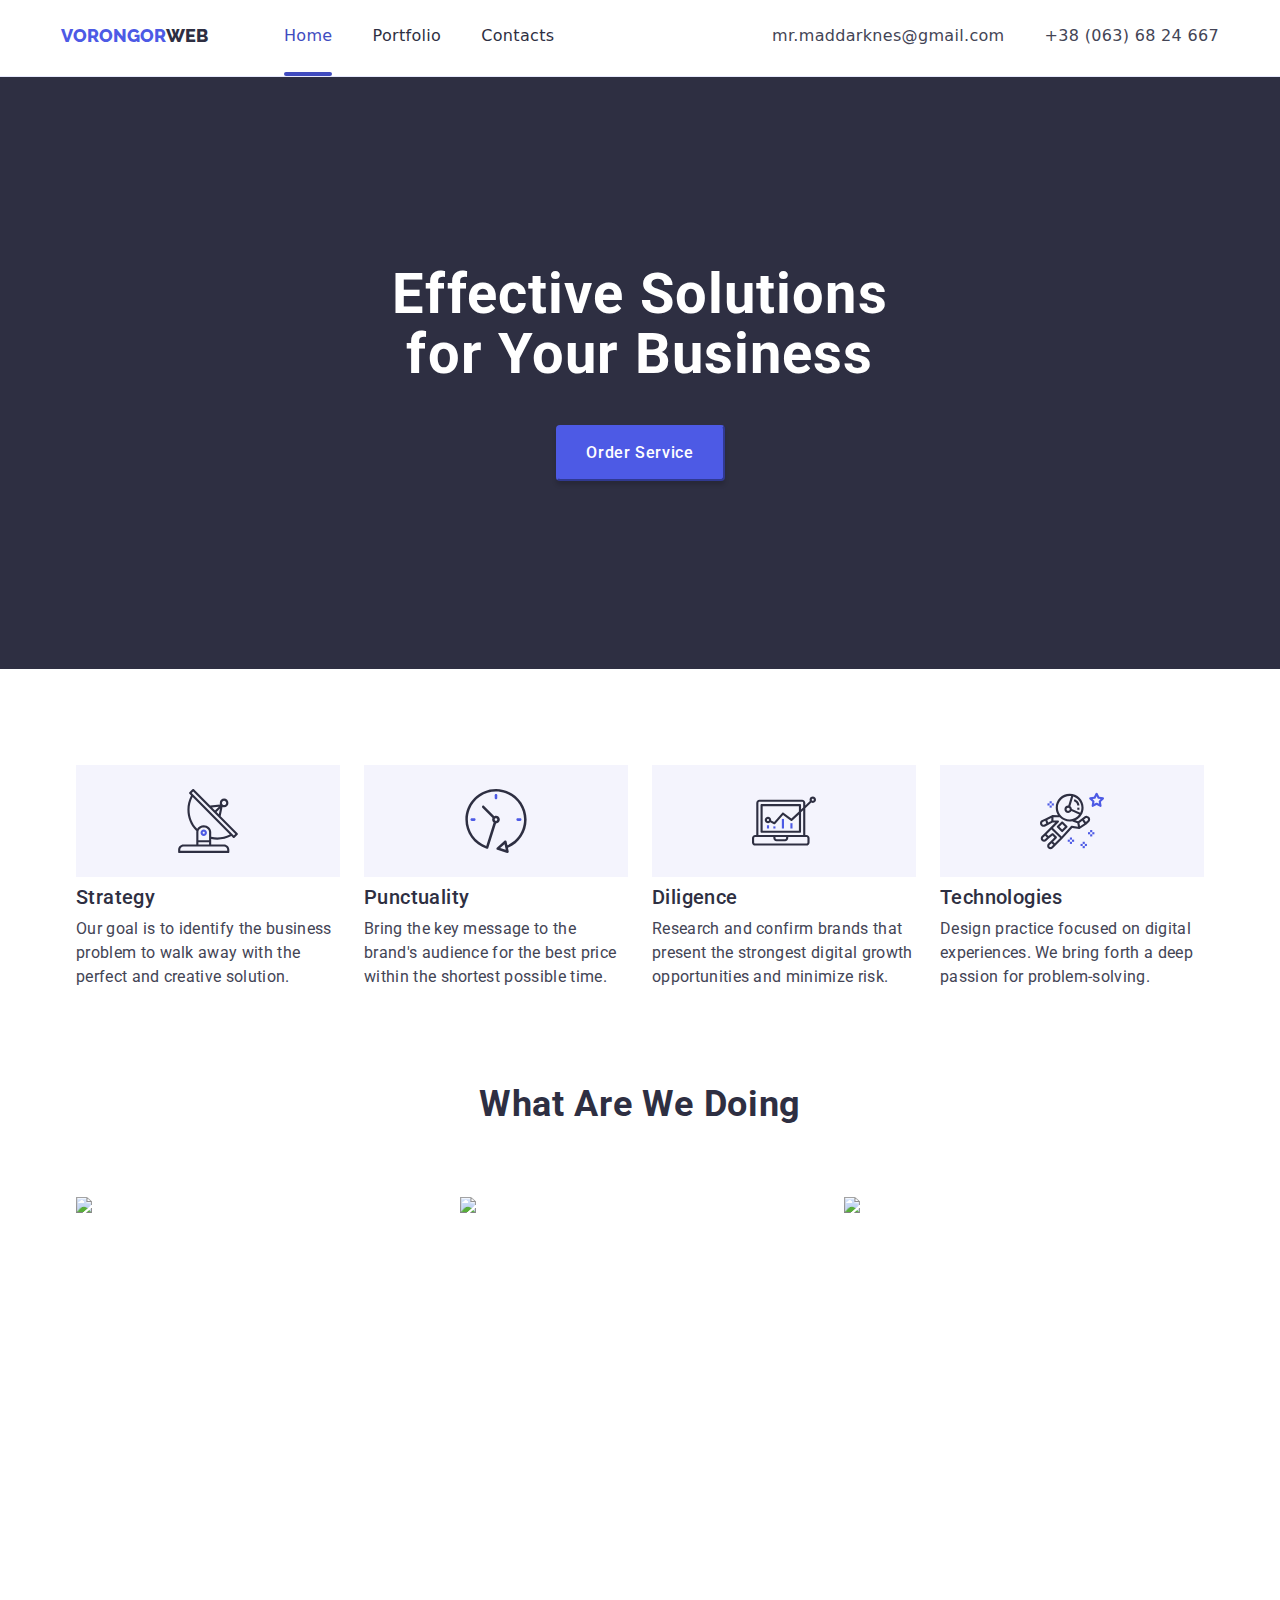
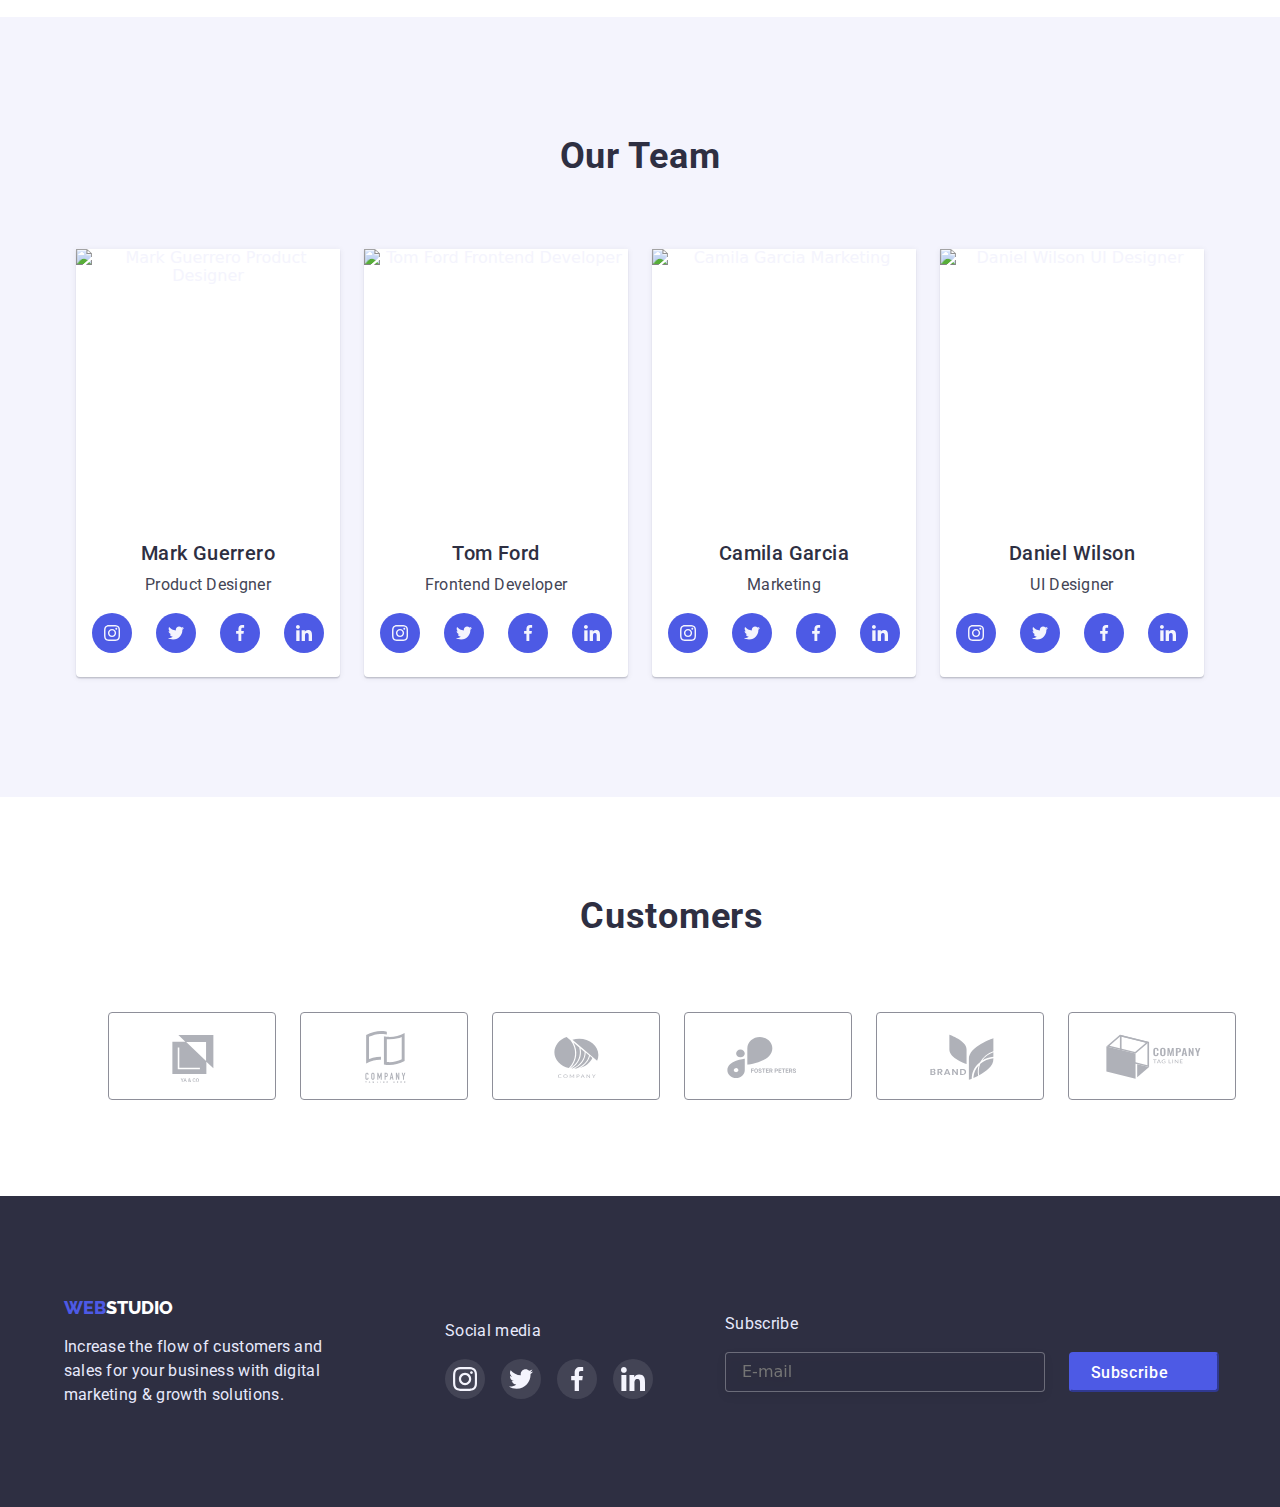
==== commit a6a6411c: "Rework" ====
--- a/index.html
+++ b/index.html
@@ -15,7 +15,8 @@
       rel="stylesheet"
       href="https://cdn.jsdelivr.net/npm/modern-normalize@1.1.0/modern-normalize.min.css"
     />
-    <title>WebStudio</title>
+    <link rel="icon" type="image/png" href="./images/raven-png.ico" />
+    <title>VorongoDev</title>
   </head>
   <body>
     <header class="head-page">
@@ -24,18 +25,18 @@
         <nav class="menu">
           <!-- logo -->
           <a class="webstudio" href="./index.html"
-            ><span class="web">WEB</span><span class="studio">STUDIO</span></a
+            ><span class="web">VORONGOR</span><span class="studio">WEB</span></a
           >
           <button type="button" class="mobile-menu-button" data-menu-open>
             <svg class="mobile-menu-button-icon" width="32" height="22">
-              <use href="/images/sprite.svg#icon-burger"></use>
+              <use href="./images/sprite.svg#icon-burger"></use>
             </svg>
           </button>
           <ul class="menu-list">
             <!-- menu -->
             <li class="studio-point">
               <a href="./index.html" class="links menu-list-point current"
-                ><span class="">Studio</span></a
+                ><span class="">Home</span></a
               >
             </li>
             <li class="">
@@ -55,14 +56,14 @@
           <ul class="address-box-list">
             <li class="address-box-item">
               <a
-                href="mailto:info@devstudio.com"
+                href="mailto:mr.maddarknes@gmail.com"
                 class="links address-box-point"
-                ><span class="">info@devstudio.com</span></a
+                ><span class="">mr.maddarknes@gmail.com</span></a
               >
             </li>
             <li class="address-box-item">
-              <a href="tel:+110001111111" class="links address-box-point"
-                ><span class="">+11 (000) 111-11-11</span></a
+              <a href="tel:+380636824667" class="links address-box-point"
+                ><span class="">+38 (063) 68 24 667</span></a
               >
             </li>
           </ul>
@@ -508,51 +509,51 @@
       <section class="footer">
         <div class="container footer-container">
           <div class="table-footer-container">
-          <div class="footer-text-box">
-            <a class="webstudio footer-webstudio" href="./index.html"
-              ><span class="web">WEB</span
-              ><span class="studio-footer">STUDIO</span></a
-            >
-            <p class="footer-text">
-              Increase the flow of customers and <br />
-              sales for your business with digital <br />
-              marketing & growth solutions.
-            </p>
+            <div class="footer-text-box">
+              <a class="webstudio footer-webstudio" href="./index.html"
+                ><span class="web">WEB</span
+                ><span class="studio-footer">STUDIO</span></a
+              >
+              <p class="footer-text">
+                Increase the flow of customers and <br />
+                sales for your business with digital <br />
+                marketing & growth solutions.
+              </p>
+            </div>
+            <div class="footer-socialmedia-box">
+              <p class="footer-text">Social media</p>
+              <ul class="list footer-media-list">
+                <li>
+                  <a class="foter-media-item" href="">
+                    <svg class="footer-media-icon icon" width="24" height="24">
+                      <use href="./images/sprite.svg#icon-instagram"></use>
+                    </svg>
+                  </a>
+                </li>
+                <li>
+                  <a class="foter-media-item" href="">
+                    <svg class="footer-media-icon icon" width="24" height="24">
+                      <use href="./images/sprite.svg#icon-twitter"></use>
+                    </svg>
+                  </a>
+                </li>
+                <li>
+                  <a class="foter-media-item" href="">
+                    <svg class="footer-media-icon icon" width="24" height="24">
+                      <use href="./images/sprite.svg#icon-facebook"></use>
+                    </svg>
+                  </a>
+                </li>
+                <li>
+                  <a class="foter-media-item" href="">
+                    <svg class="footer-media-icon icon" width="24" height="24">
+                      <use href="./images/sprite.svg#icon-linkedin"></use>
+                    </svg>
+                  </a>
+                </li>
+              </ul>
+            </div>
           </div>
-          <div class="footer-socialmedia-box">
-            <p class="footer-text">Social media</p>
-            <ul class="list footer-media-list">
-              <li>
-                <a class="foter-media-item" href="">
-                  <svg class="footer-media-icon icon" width="24" height="24">
-                    <use href="./images/sprite.svg#icon-instagram"></use>
-                  </svg>
-                </a>
-              </li>
-              <li>
-                <a class="foter-media-item" href="">
-                  <svg class="footer-media-icon icon" width="24" height="24">
-                    <use href="./images/sprite.svg#icon-twitter"></use>
-                  </svg>
-                </a>
-              </li>
-              <li>
-                <a class="foter-media-item" href="">
-                  <svg class="footer-media-icon icon" width="24" height="24">
-                    <use href="./images/sprite.svg#icon-facebook"></use>
-                  </svg>
-                </a>
-              </li>
-              <li>
-                <a class="foter-media-item" href="">
-                  <svg class="footer-media-icon icon" width="24" height="24">
-                    <use href="./images/sprite.svg#icon-linkedin"></use>
-                  </svg>
-                </a>
-              </li>
-            </ul>
-          </div>
-        </div>
           <div class="subscribe">
             <p class="footer-text">Subscribe</p>
             <div class="subscribe-box">
@@ -640,20 +641,7 @@
               placeholder="Text input"
             ></textarea>
           </lable>
-          <input
-            type="checkbox"
-            id="privacy_policy"
-            class="modal-form-checkbox"
-            name="privacy_policy"
-            required
-          />
-          <label for="privacy_policy" class="modal-lable checkbox"
-            ><p>
-              I accept the terms and conditions of the
-              <a class="privacy_policy-text" href="">Privacy Policy</a>
-            </p>
-          </label>
-          <button type="submit" class="submit-button">Send</button>
+          <button type="submit" class="submit-button" data-send>Send</button>
         </form>
       </div>
     </div>
--- a/CSS/style.css
+++ b/CSS/style.css
@@ -49,6 +49,7 @@
   right: 16px;
   background-color: transparent;
   display: block;
+  fill: #000000;
 }
 .mobile-menu-button-icon {
   display: block;
@@ -1105,8 +1106,8 @@
   top: 50%;
   left: 50%;
   transform: translate(-50%, -50%);
-  width: 408px;
-  height: 576px;
+  max-width: 100%;
+  height: auto;
   background: #fcfcfc;
   box-shadow: 0px 1px 1px rgba(0, 0, 0, 0.14), 0px 1px 3px rgba(0, 0, 0, 0.12),
     0px 2px 1px rgba(0, 0, 0, 0.2);
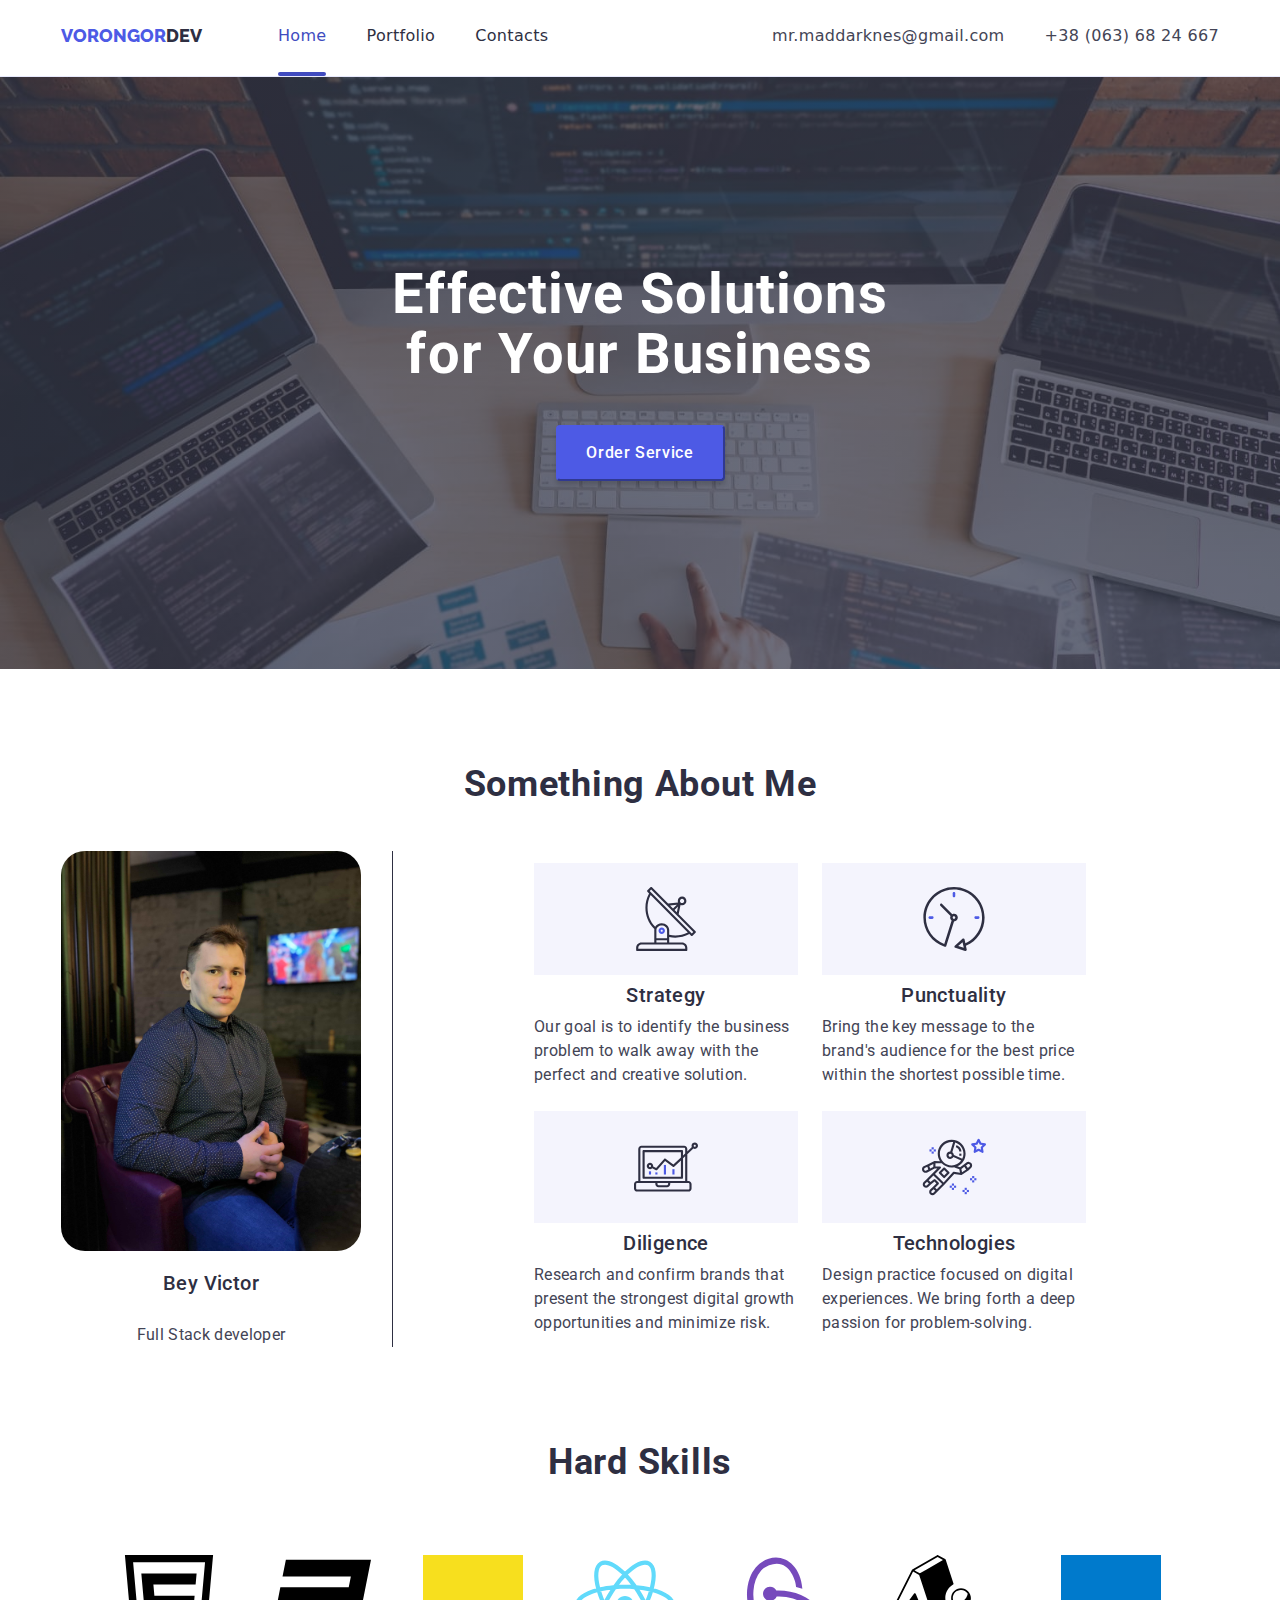
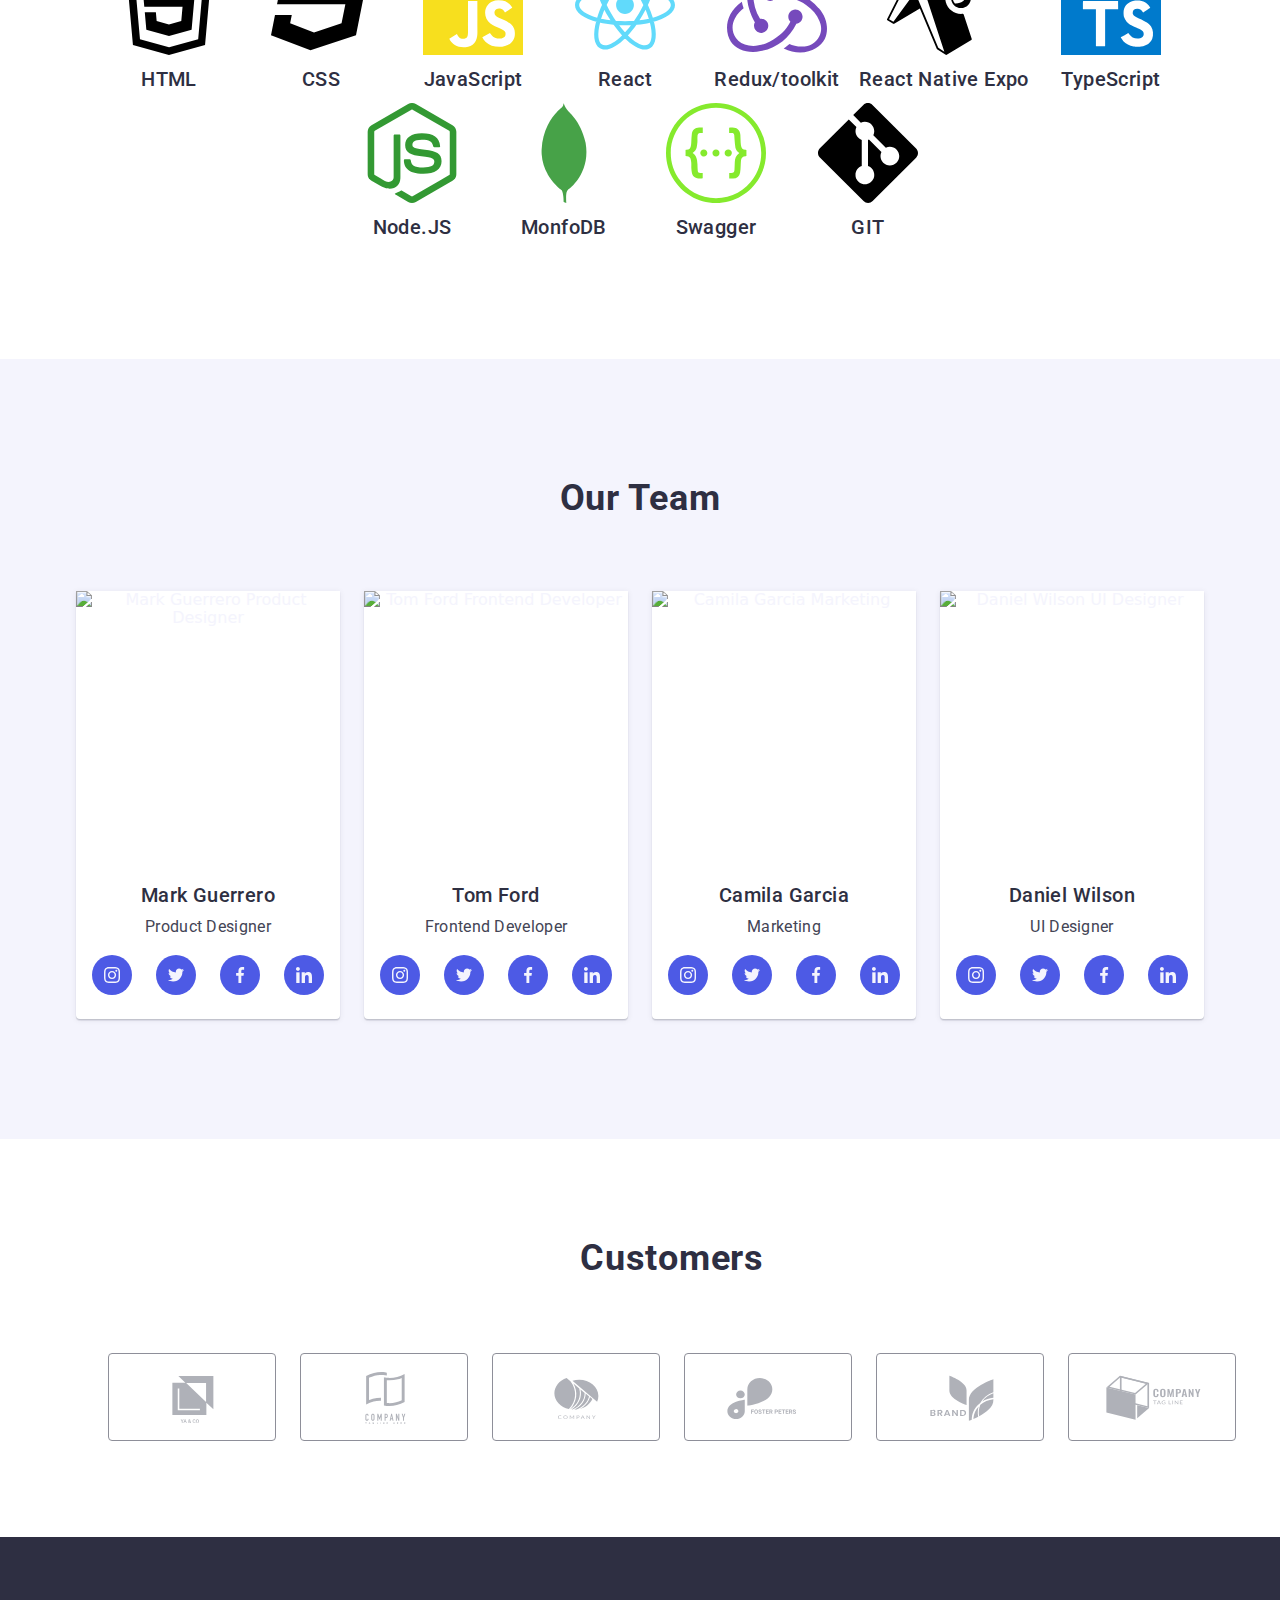
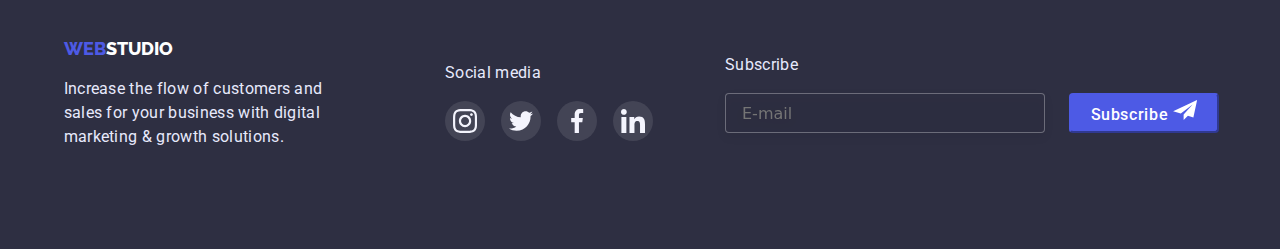
==== commit f52148a4: "Totaly rework" ====
--- a/index.html
+++ b/index.html
@@ -16,7 +16,7 @@
       href="https://cdn.jsdelivr.net/npm/modern-normalize@1.1.0/modern-normalize.min.css"
     />
     <link rel="icon" type="image/png" href="./images/raven-png.ico" />
-    <title>VorongoDev</title>
+    <title>Vorongor Dev</title>
   </head>
   <body>
     <header class="head-page">
@@ -25,7 +25,7 @@
         <nav class="menu">
           <!-- logo -->
           <a class="webstudio" href="./index.html"
-            ><span class="web">VORONGOR</span><span class="studio">WEB</span></a
+            ><span class="web">VORONGOR</span><span class="studio">DEV</span></a
           >
           <button type="button" class="mobile-menu-button" data-menu-open>
             <svg class="mobile-menu-button-icon" width="32" height="22">
@@ -104,19 +104,19 @@
               <ul class="mobile-address-box-list list">
                 <li class="mobile-address-box-item">
                   <a
-                    href="tel:+110001111111"
+                    href="tel:+380636824667"
                     class="links mobile-address-box-point"
-                    ><span class="mobile-address-box-item-phone"
-                      >+11 (000) 111-11-11</span
+                    ><span class="mobile-address-box-item-mail"
+                      >+38 (063) 68 24 667</span
                     ></a
                   >
                 </li>
                 <li class="mobile-address-box-item">
                   <a
-                    href="mailto:info@devstudio.com"
+                    href="mailto:mr.maddarknes@gmail.com"
                     class="links mobile-address-box-point"
                     ><span class="mobile-address-box-item-mail"
-                      >info@devstudio.com</span
+                      >mr.maddarknes@gmail.com</span
                     ></a
                   >
                 </li>
@@ -171,8 +171,37 @@
       </section>
       <!-- section info -->
       <section class="section-info">
-        <div class="container">
-          <h2 class="section-info-main-title section-main-title"></h2>
+        <h2 class="section-info-main-title section-main-title">
+          Something about me
+        </h2>
+        <div class="container info-container">
+          <div class="section-info-dev">
+            <img
+              class="section-info-photo"
+              src="/images/info/info-photo.jpg"
+              alt=""
+            />
+            <p class="section-title info-title">Bey Victor</p>
+            <p class="section-text">Full Stack developer</p>
+            <div class="info-overlay">
+              <p class="section-text overlay-info-text">
+                Lorem ipsum dolor sit amet consectetur adipisicing elit. Sint
+                enim iste dolorem, corrupti incidunt voluptate nobis blanditiis
+                esse rerum cupiditate, similique nostrum provident magnam hic
+                quae ratione illo iure nisi? Ullam pariatur minus porro quas
+                aperiam enim sed repellendus excepturi consequuntur dolores
+                repudiandae ducimus, fugit cupiditate id? Quod, a corporis!
+              </p>
+              <p class="section-text overlay-info-text">
+                Lorem ipsum dolor sit amet consectetur adipisicing elit. Sint
+                enim iste dolorem, corrupti incidunt voluptate nobis blanditiis
+                esse rerum cupiditate, similique nostrum provident magnam hic
+                quae ratione illo iure nisi? Ullam pariatur minus porro quas
+                aperiam enim sed repellendus excepturi consequuntur dolores
+                repudiandae ducimus, fugit cupiditate id? Quod, a corporis!
+              </p>
+            </div>
+          </div>
           <ul class="section-info-list list">
             <li class="section-info-list-item">
               <div class="icon-box">
@@ -228,37 +257,73 @@
       <!-- secti doing -->
       <section class="section-doing">
         <div class="container">
-          <h2 class="section-main-title">What are we doing</h2>
+          <h2 class="section-main-title">Hard Skills</h2>
           <ul class="section-doing-list">
             <li class="section-doing-list-item">
-              <img
-                class="section-doing-list-frame"
-                srcset="./images/project/doingdesk@2x.jpg 2x"
-                src="./images/project/doingdesk.jpg"
-                alt="computer program"
-                width="360"
-                height="300"
-              />
-            </li>
-            <li class="section-doing-list-item">
-              <img
-                class="section-doing-list-frame"
-                srcset="./images/project/doingapp@2x.jpg 2x"
-                src="./images/project/doingapp.jpg"
-                alt="phone program"
-                width="360"
-                height="300"
-              />
-            </li>
-            <li class="section-doing-list-item">
-              <img
-                class="section-doing-list-frame"
-                srcset="./images/project/doingsite@2x.jpg 2x"
-                src="./images/project/doingsite.jpg"
-                alt="programm app"
-                width="360"
-                height="300"
-              />
+              <svg class="skill-icon" width="140" height="100">
+                <use href="./images/sprite.svg#icon-html-five2"></use>
+              </svg>
+              HTML
+            </li>
+            <li class="section-doing-list-item">
+              <svg class="skill-icon" width="140" height="100">
+                <use href="./images/sprite.svg#icon-css3"></use>
+              </svg>
+              CSS
+            </li>
+            <li class="section-doing-list-item">
+              <svg class="skill-icon" width="140" height="100">
+                <use href="./images/sprite.svg#icon-javascript"></use>
+              </svg>
+              JavaScript
+            </li>
+            <li class="section-doing-list-item">
+              <svg class="skill-icon" width="140" height="100">
+                <use href="./images/sprite.svg#icon-react"></use>
+              </svg>
+              React
+            </li>
+            <li class="section-doing-list-item">
+              <svg class="skill-icon" width="140" height="100">
+                <use href="./images/sprite.svg#icon-redux"></use>
+              </svg>
+              Redux/toolkit
+            </li>
+            <li class="section-doing-list-item">
+              <svg class="skill-icon" width="140" height="100">
+                <use href="./images/sprite.svg#icon-expo"></use>
+              </svg>
+              React Native Expo
+            </li>
+            <li class="section-doing-list-item">
+              <svg class="skill-icon" width="140" height="100">
+                <use href="./images/sprite.svg#icon-typescript"></use>
+              </svg>
+              TypeScript
+            </li>
+            <li class="section-doing-list-item">
+              <svg class="skill-icon" width="140" height="100">
+                <use href="./images/sprite.svg#icon-node-dot-js"></use>
+              </svg>
+              Node.JS
+            </li>
+            <li class="section-doing-list-item">
+              <svg class="skill-icon" width="140" height="100">
+                <use href="./images/sprite.svg#icon-mongodb"></use>
+              </svg>
+              MonfoDB
+            </li>
+            <li class="section-doing-list-item">
+              <svg class="skill-icon" width="140" height="100">
+                <use href="./images/sprite.svg#icon-swagger"></use>
+              </svg>
+              Swagger
+            </li>
+            <li class="section-doing-list-item">
+              <svg class="skill-icon" width="140" height="100">
+                <use href="./images/sprite.svg#icon-git"></use>
+              </svg>
+              GIT
             </li>
           </ul>
         </div>
--- a/CSS/style.css
+++ b/CSS/style.css
@@ -1,3 +1,6 @@
+@import "./hero.css";
+@import "./info.css";
+@import "./hardskills.css";
 /* ========================normalize========================== */
 h1,
 h2,
@@ -24,6 +27,9 @@
 }
 img {
   display: block;
+}
+body.modal-open {
+  overflow: hidden;
 }
 /* ======================= components ======================= */
 :root {
@@ -398,221 +404,6 @@
     margin-top: 24px;
   }
 }
-/* =============================Hero Image ============================== */
-.section-hero {
-  background-color: #2e2f42;
-}
-.hero-image-title {
-  margin: 0;
-  font-family: var(--main-font);
-  font-weight: 700;
-  font-size: 36px;
-  line-height: 1.07;
-  letter-spacing: 0.02em;
-  color: #ffffff;
-}
-.hero-image-button {
-  margin-top: 72px;
-  width: 169px;
-  height: 56px;
-  background: #4d5ae5;
-  border-color: #4d5ae5;
-  box-shadow: 0px 4px 4px rgba(0, 0, 0, 0.15);
-  border-radius: 4px;
-  font-family: var(--main-font);
-  font-weight: 500;
-  font-size: 16px;
-  line-height: 1.5px;
-  letter-spacing: 0.04em;
-  color: #ffffff;
-}
-.section-hero {
-  padding-top: 112px;
-  padding-bottom: 112px;
-  background: #2e2f42;
-  text-align: center;
-  background-image: linear-gradient(
-      rgba(46, 47, 66, 0.7),
-      rgba(46, 47, 66, 0.7)
-    ),
-    url(../images/hero/hero-mobile.jpg);
-  background-repeat: no-repeat;
-  background-size: cover;
-}
-@media (min-device-pixel-ratio: 2),
-  (min-resolution: 192dpi),
-  (min-resolution: 2dppx) {
-  .section-hero {
-    background-image: linear-gradient(
-        rgba(46, 47, 66, 0.7),
-        rgba(46, 47, 66, 0.7)
-      ),
-      url(../images/hero/hero-mobile@2x.jpg);
-  }
-}
-@media screen and (min-width: 767px) {
-  .hero-image-title {
-    font-size: 56px;
-    line-height: 1.07;
-  }
-  .hero-image-button {
-    margin-top: 40px;
-  }
-  .section-hero {
-    padding-top: 112px;
-    padding-bottom: 112px;
-    background: #2e2f42;
-    text-align: center;
-    background-image: linear-gradient(
-        rgba(46, 47, 66, 0.7),
-        rgba(46, 47, 66, 0.7)
-      ),
-      url(../images/hero/hero-table.jpg);
-    background-repeat: no-repeat;
-    background-size: cover;
-  }
-  @media (min-device-pixel-ratio: 2),
-    (min-resolution: 192dpi),
-    (min-resolution: 2dppx) {
-    .section-hero {
-      background-image: linear-gradient(
-          rgba(46, 47, 66, 0.7),
-          rgba(46, 47, 66, 0.7)
-        ),
-        url(../images/hero/hero-table@2x.jpg);
-    }
-  }
-}
-@media screen and (min-width: 1199px) {
-  .section-hero {
-    padding-top: 188px;
-    padding-bottom: 188px;
-    background: #2e2f42;
-    text-align: center;
-    background-image: linear-gradient(
-        rgba(46, 47, 66, 0.7),
-        rgba(46, 47, 66, 0.7)
-      ),
-      url(../images/hero/hero-back.jpg);
-    background-repeat: no-repeat;
-    background-size: cover;
-  }
-  @media (min-device-pixel-ratio: 2),
-    (min-resolution: 192dpi),
-    (min-resolution: 2dppx) {
-    .section-hero {
-      background-image: linear-gradient(
-          rgba(46, 47, 66, 0.7),
-          rgba(46, 47, 66, 0.7)
-        ),
-        url(../images/hero/hero-back@2x.jpg);
-    }
-  }
-  .hero-image-title {
-    font-size: 56px;
-    line-height: 1.07;
-  }
-  .hero-image-button {
-    transition: color 250ms cubic-bezier(0.4, 0, 0.2, 1),
-      background 250ms cubic-bezier(0.4, 0, 0.2, 1),
-      box-shadow 250ms cubic-bezier(0.4, 0, 0.2, 1);
-  }
-  .hero-image-button:hover,
-  .hero-image-button:focus {
-    cursor: pointer;
-    color: #ffffff;
-    background: #404bbf;
-    box-shadow: 0px 4px 4px rgba(255, 255, 255, 0.15);
-  }
-}
-/* ==========================Section info======================== */
-
-.section-info {
-  padding-top: 96px;
-  padding-bottom: 96px;
-}
-.section-info-main-title {
-  visibility: hidden;
-  margin: 0;
-}
-.section-info-list {
-  box-sizing: border-box;
-  display: flex;
-  flex-wrap: wrap;
-  flex-direction: column;
-  justify-content: center;
-  align-content: center;
-  gap: 72px;
-  color: #ffffff;
-}
-.icon-box {
-  display: none;
-}
-.section-info-list-item {
-  width: 100%;
-}
-.info-title {
-  font-weight: 700;
-  font-size: 36px;
-  line-height: 1.1;
-  text-align: center;
-  letter-spacing: 0.02em;
-  text-transform: capitalize;
-  color: #2e2f42;
-}
-@media screen and (min-width: 767px) {
-  .section-info-list-item {
-    width: 356px;
-  }
-  .section-info-list {
-    flex-direction: row;
-    gap: 24px;
-  }
-  .info-title {
-    text-align: start;
-  }
-}
-@media screen and (min-width: 1199px) {
-  .icon-box {
-    display: block;
-    margin-bottom: 8px;
-    width: 264px;
-    height: 112px;
-    display: grid;
-    place-items: center;
-    background-color: #f4f4fd;
-  }
-  .section-info-list-item {
-    width: 264px;
-  }
-  .info-title {
-    font-weight: 500;
-    font-size: 20px;
-    line-height: 24px;
-    text-transform: none;
-  }
-}
-/* ==========================section doing============================== */
-.section-doing {
-  display: none;
-}
-@media screen and (min-width: 1199px) {
-  .section-doing {
-    display: block;
-    display: flex;
-    flex-direction: column;
-    text-align: center;
-    padding-bottom: 120px;
-  }
-
-  .section-doing-list {
-    margin-top: 72px;
-    display: flex;
-    justify-content: center;
-    color: #ffffff;
-    gap: 24px;
-  }
-}
 
 /* ==============================section team=========================== */
 .section-team {
@@ -1091,6 +882,7 @@
   background-color: rgba(0, 0, 0, 0.5);
   transition: opacity 250ms cubic-bezier(0.4, 0, 0.2, 1),
     visibility 250ms cubic-bezier(0.4, 0, 0.2, 1);
+  overflow: hidden;
 }
 .backdrop.is-hidden,
 .mobile-menu.is-hidden {
@@ -1106,12 +898,17 @@
   top: 50%;
   left: 50%;
   transform: translate(-50%, -50%);
-  max-width: 100%;
+  width: 90%;
   height: auto;
   background: #fcfcfc;
   box-shadow: 0px 1px 1px rgba(0, 0, 0, 0.14), 0px 1px 3px rgba(0, 0, 0, 0.12),
     0px 2px 1px rgba(0, 0, 0, 0.2);
   border-radius: 4px;
+}
+@media screen and (min-width: 768px) {
+  .modalwindow {
+    max-width: 390px;
+  }
 }
 .modal-close {
   position: absolute;
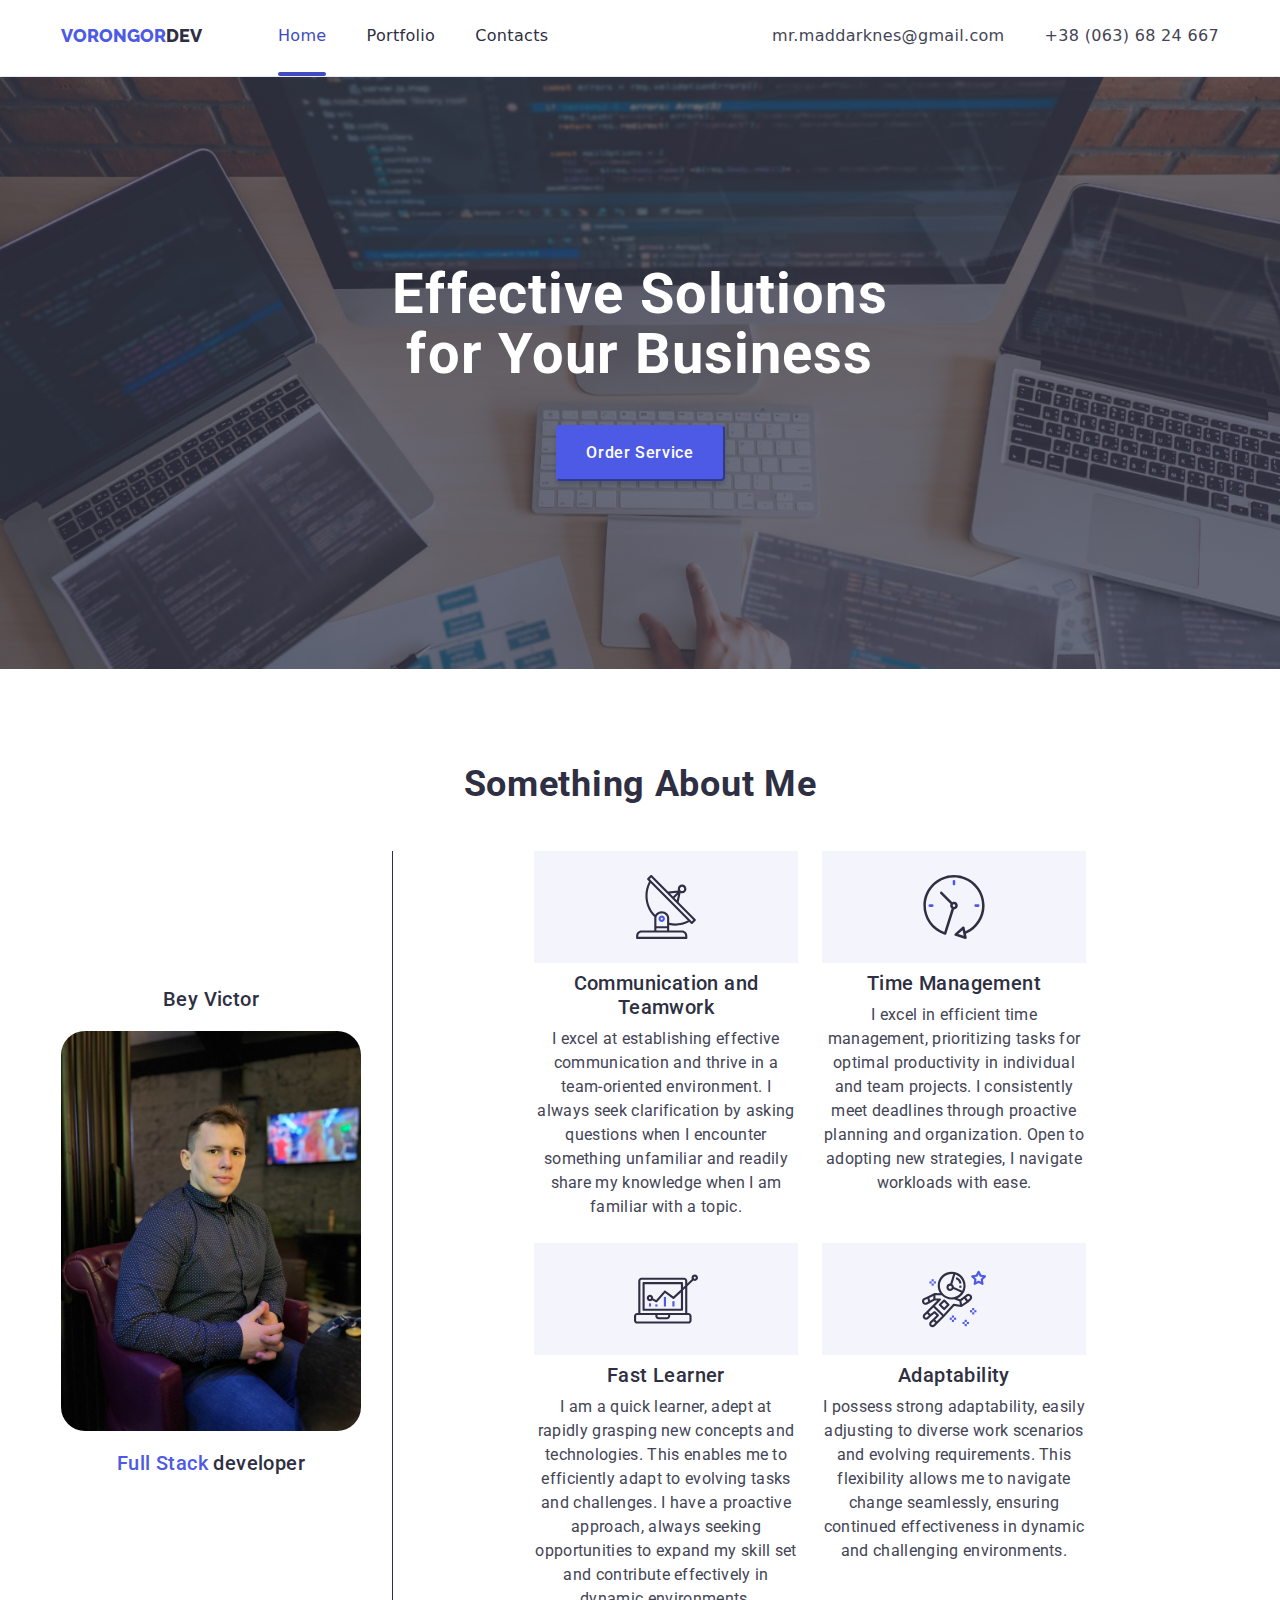
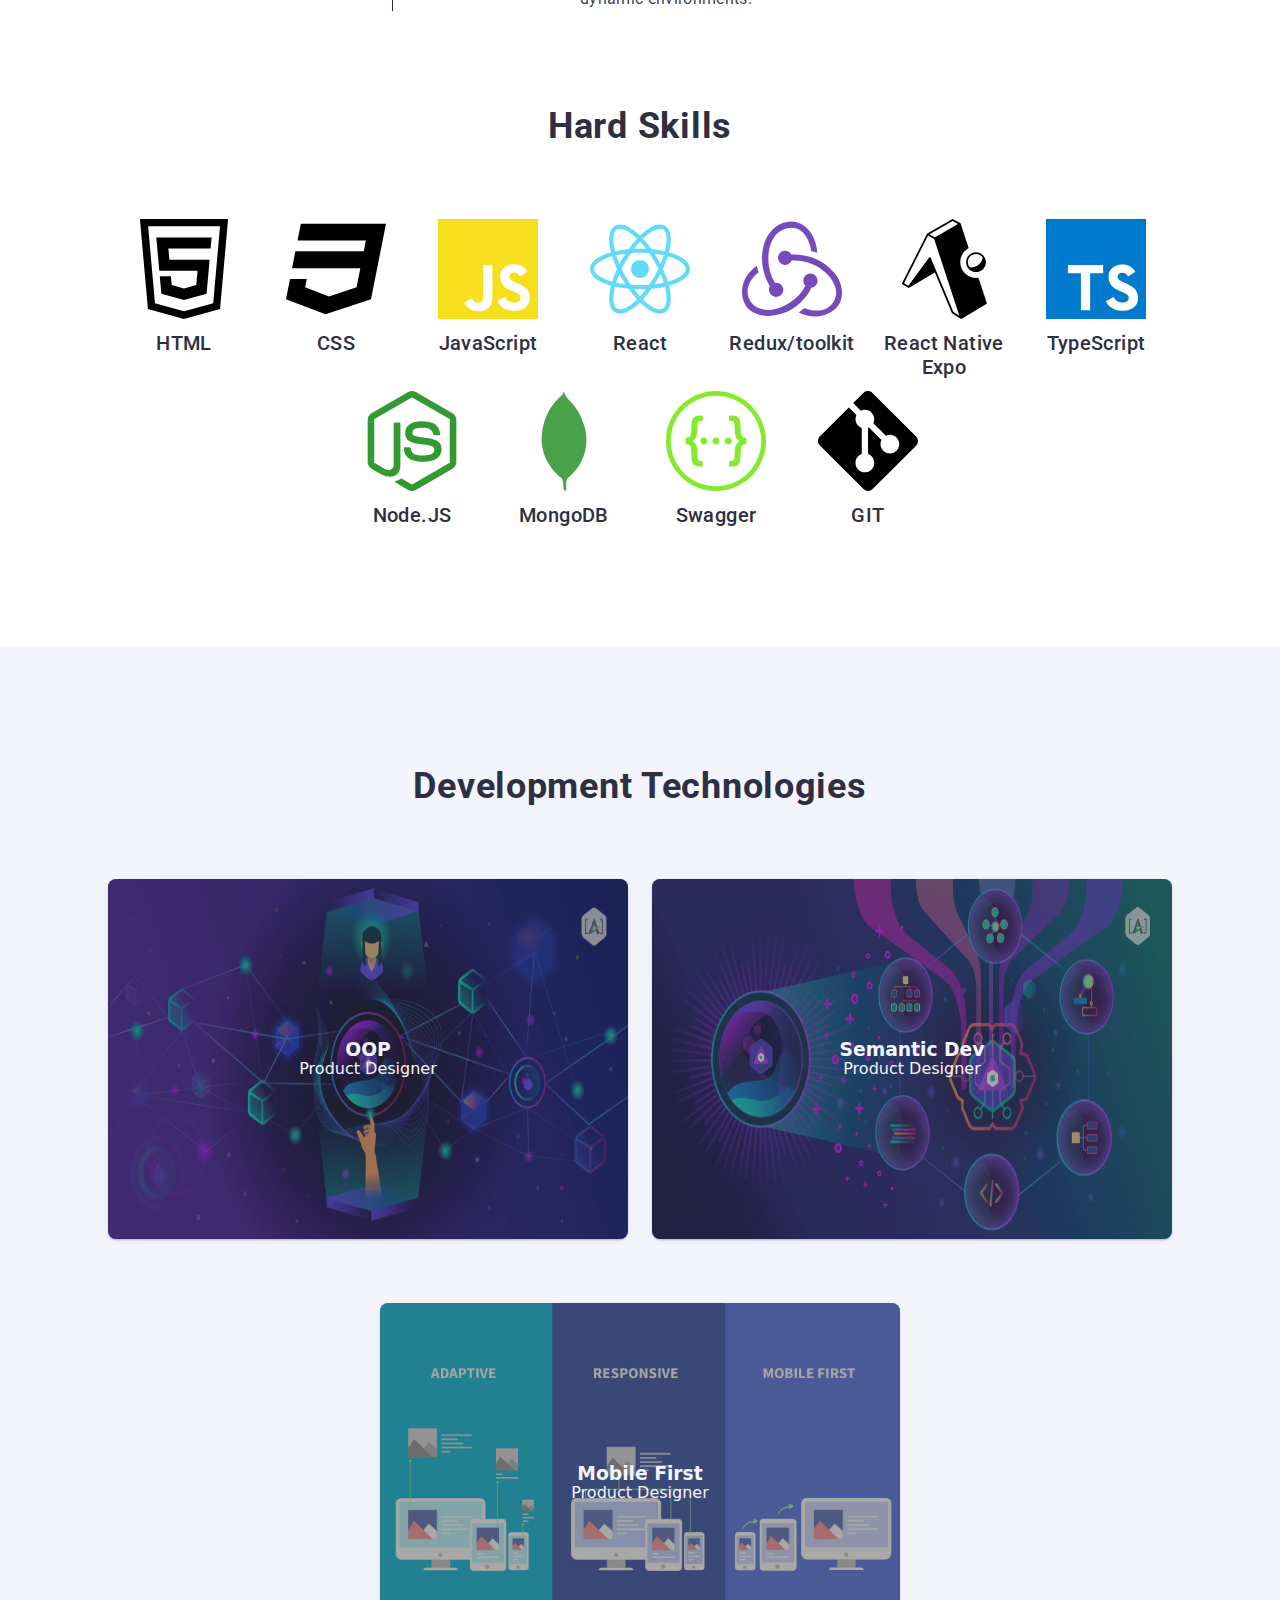
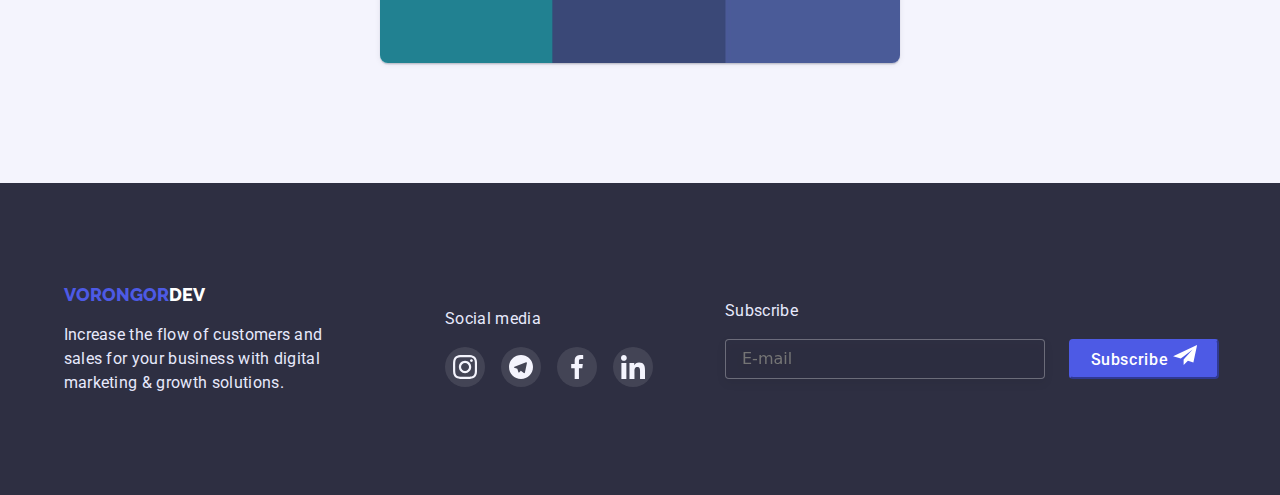
==== commit d6fe49e2: "Contacts html and styles" ====
--- a/index.html
+++ b/index.html
@@ -16,7 +16,7 @@
       href="https://cdn.jsdelivr.net/npm/modern-normalize@1.1.0/modern-normalize.min.css"
     />
     <link rel="icon" type="image/png" href="./images/raven-png.ico" />
-    <title>Vorongor Dev</title>
+    <title>VorongorDev</title>
   </head>
   <body>
     <header class="head-page">
@@ -45,7 +45,7 @@
               >
             </li>
             <li class="">
-              <a href="" class="links menu-list-point"
+              <a href="./contacts.html" class="links menu-list-point"
                 ><span class="">Contacts</span></a
               >
             </li>
@@ -176,29 +176,30 @@
         </h2>
         <div class="container info-container">
           <div class="section-info-dev">
+            <p class="section-title info-title">Bey Victor</p>
             <img
               class="section-info-photo"
               src="/images/info/info-photo.jpg"
               alt=""
             />
-            <p class="section-title info-title">Bey Victor</p>
-            <p class="section-text">Full Stack developer</p>
+            <p class="section-title">
+              <span class="web">Full Stack</span> <span>developer</span>
+            </p>
             <div class="info-overlay">
               <p class="section-text overlay-info-text">
-                Lorem ipsum dolor sit amet consectetur adipisicing elit. Sint
-                enim iste dolorem, corrupti incidunt voluptate nobis blanditiis
-                esse rerum cupiditate, similique nostrum provident magnam hic
-                quae ratione illo iure nisi? Ullam pariatur minus porro quas
-                aperiam enim sed repellendus excepturi consequuntur dolores
-                repudiandae ducimus, fugit cupiditate id? Quod, a corporis!
-              </p>
-              <p class="section-text overlay-info-text">
-                Lorem ipsum dolor sit amet consectetur adipisicing elit. Sint
-                enim iste dolorem, corrupti incidunt voluptate nobis blanditiis
-                esse rerum cupiditate, similique nostrum provident magnam hic
-                quae ratione illo iure nisi? Ullam pariatur minus porro quas
-                aperiam enim sed repellendus excepturi consequuntur dolores
-                repudiandae ducimus, fugit cupiditate id? Quod, a corporis!
+                My name is Victor, and I am a patient, determined, diligent, and
+                highly proactive Junior FullStack Frontend developer. I have
+                already mastered skills in HTML, CSS, and JavaScript, and I have
+                further enhanced these abilities using React and Redux (Redux
+                Toolkit). I utilize stylized components such as Bootstrap and
+                Material UI to enhance the design of my websites and
+                applications. <br />
+                Regarding the Back-End part, I work with Node.JS (Express),
+                connect NoSQL databases like MongoDB, and utilize Cloud Stores
+                such as Firebase by Google and W3. For describing my server, I
+                usually use Swagger. When developing, I always consider modern
+                trends and actively employ semantic markup, applying the
+                Mobile-First development approach.
               </p>
             </div>
           </div>
@@ -209,10 +210,14 @@
                   <use href="./images/sprite.svg#icon-antena"></use>
                 </svg>
               </div>
-              <h3 class="section-title info-title">Strategy</h3>
+              <h3 class="section-title info-title">
+                Communication and Teamwork
+              </h3>
               <p class="section-text">
-                Our goal is to identify the business problem to walk away with
-                the perfect and creative solution.
+                I excel at establishing effective communication and thrive in a
+                team-oriented environment. I always seek clarification by asking
+                questions when I encounter something unfamiliar and readily
+                share my knowledge when I am familiar with a topic.
               </p>
             </li>
             <li class="section-info-list-item">
@@ -221,10 +226,13 @@
                   <use href="./images/sprite.svg#icon-clock"></use>
                 </svg>
               </div>
-              <h3 class="section-title info-title">Punctuality</h3>
+              <h3 class="section-title info-title">Time Management</h3>
               <p class="section-text">
-                Bring the key message to the brand's audience for the best price
-                within the shortest possible time.
+                I excel in efficient time management, prioritizing tasks for
+                optimal productivity in individual and team projects. I
+                consistently meet deadlines through proactive planning and
+                organization. Open to adopting new strategies, I navigate
+                workloads with ease.
               </p>
             </li>
             <li class="section-info-list-item">
@@ -233,10 +241,13 @@
                   <use href="./images/sprite.svg#icon-diagram"></use>
                 </svg>
               </div>
-              <h3 class="section-title info-title">Diligence</h3>
+              <h3 class="section-title info-title">Fast Learner</h3>
               <p class="section-text">
-                Research and confirm brands that present the strongest digital
-                growth opportunities and minimize risk.
+                I am a quick learner, adept at rapidly grasping new concepts and
+                technologies. This enables me to efficiently adapt to evolving
+                tasks and challenges. I have a proactive approach, always
+                seeking opportunities to expand my skill set and contribute
+                effectively in dynamic environments.
               </p>
             </li>
             <li class="section-info-list-item">
@@ -245,10 +256,12 @@
                   <use href="./images/sprite.svg#icon-astronaut"></use>
                 </svg>
               </div>
-              <h3 class="section-title info-title">Technologies</h3>
+              <h3 class="section-title info-title">Adaptability</h3>
               <p class="section-text">
-                Design practice focused on digital experiences. We bring forth a
-                deep passion for problem-solving.
+                I possess strong adaptability, easily adjusting to diverse work
+                scenarios and evolving requirements. This flexibility allows me
+                to navigate change seamlessly, ensuring continued effectiveness
+                in dynamic and challenging environments.
               </p>
             </li>
           </ul>
@@ -311,7 +324,7 @@
               <svg class="skill-icon" width="140" height="100">
                 <use href="./images/sprite.svg#icon-mongodb"></use>
               </svg>
-              MonfoDB
+              MongoDB
             </li>
             <li class="section-doing-list-item">
               <svg class="skill-icon" width="140" height="100">
@@ -329,241 +342,52 @@
         </div>
       </section>
       <!-- section team -->
-      <section class="section-team">
+      <section class="section-tecnolgy">
         <div class="container">
-          <h2 class="section-main-title section-team-main-title">Our Team</h2>
-          <ul class="section-team-list">
-            <li class="section-team-list-item">
+          <h2 class="section-main-title section-tecnolgy-main-title">
+            Development technologies
+          </h2>
+          <ul class="section-tecnolgy-list">
+            <li class="section-tecnolgy-list-item">
               <img
-                class="section-team-list-frame"
-                srcset="./images/team/mark@2x.jpg 2x"
-                src="./images/team/mark.jpg"
+                class="section-tecnolgy-list-frame"
+                src="./images/tecnolgy/OOP.jpg"
                 alt="Mark Guerrero Product Designer"
                 width="264"
                 height="260"
               />
-              <div class="section-team-text-box">
-                <h3 class="section-title">Mark Guerrero</h3>
-                <p class="section-text">Product Designer</p>
-              </div>
-              <ul class="team-media-box list">
-                <li class="">
-                  <a class="links team-media-item" href=""
-                    ><svg class="icon" width="16" height="16">
-                      <use href="./images/sprite.svg#icon-instagram"></use>
-                    </svg>
-                  </a>
-                </li>
-                <li class="">
-                  <a class="links team-media-item" href=""
-                    ><svg class="icon" width="16" height="16">
-                      <use href="./images/sprite.svg#icon-twitter"></use>
-                    </svg>
-                  </a>
-                </li>
-                <li class="">
-                  <a class="links team-media-item" href=""
-                    ><svg class="icon" width="16" height="16">
-                      <use href="./images/sprite.svg#icon-facebook"></use>
-                    </svg>
-                  </a>
-                </li>
-                <li class="">
-                  <a class="links team-media-item" href=""
-                    ><svg class="icon" width="16" height="16">
-                      <use href="./images/sprite.svg#icon-linkedin"></use>
-                    </svg>
-                  </a>
-                </li>
-              </ul>
-            </li>
-            <li class="section-team-list-item">
+              <div class="section-tecnolgy-text-box">
+                <h3 class="tecnolgy-title">OOP</h3>
+                <p class="tecnolgy-text">Product Designer</p>
+              </div>
+            </li>
+
+            <li class="section-tecnolgy-list-item">
               <img
-                class="section-team-list-frame"
-                srcset="./images/team/tom@2x.jpg 2x"
-                src="./images/team/tom.jpg"
-                alt="Tom Ford Frontend Developer"
+                class="section-tecnolgy-list-frame"
+                src="./images/tecnolgy/Semantic.jpeg"
+                alt="Mark Guerrero Product Designer"
                 width="264"
                 height="260"
               />
-              <div class="section-team-text-box">
-                <h3 class="section-title">Tom Ford</h3>
-                <p class="section-text">Frontend Developer</p>
-              </div>
-              <ul class="team-media-box list">
-                <li class="">
-                  <a class="links team-media-item" href=""
-                    ><svg class="icon" width="16" height="16">
-                      <use href="./images/sprite.svg#icon-instagram"></use>
-                    </svg>
-                  </a>
-                </li>
-                <li class="">
-                  <a class="links team-media-item" href=""
-                    ><svg class="icon" width="16" height="16">
-                      <use href="./images/sprite.svg#icon-twitter"></use>
-                    </svg>
-                  </a>
-                </li>
-                <li class="">
-                  <a class="links team-media-item" href=""
-                    ><svg class="icon" width="16" height="16">
-                      <use href="./images/sprite.svg#icon-facebook"></use>
-                    </svg>
-                  </a>
-                </li>
-                <li class="">
-                  <a class="links team-media-item" href=""
-                    ><svg class="icon" width="16" height="16">
-                      <use href="./images/sprite.svg#icon-linkedin"></use>
-                    </svg>
-                  </a>
-                </li>
-              </ul>
-            </li>
-            <li class="section-team-list-item">
+              <div class="section-tecnolgy-text-box">
+                <h3 class="tecnolgy-title">Semantic Dev</h3>
+                <p class="tecnolgy-text">Product Designer</p>
+              </div>
+            </li>
+
+            <li class="section-tecnolgy-list-item">
               <img
-                class="section-team-list-frame"
-                srcset="./images/team/camilia@2x.jpg 2x"
-                src="./images/team/camilia.jpg"
-                alt="Camila Garcia Marketing"
+                class="section-tecnolgy-list-frame"
+                src="./images/tecnolgy/Mobile-FIrst-Design.bak_.jpg"
+                alt="Mark Guerrero Product Designer"
                 width="264"
                 height="260"
               />
-              <div class="section-team-text-box">
-                <h3 class="section-title">Camila Garcia</h3>
-                <p class="section-text">Marketing</p>
-              </div>
-              <ul class="team-media-box list">
-                <li class="">
-                  <a class="links team-media-item" href=""
-                    ><svg class="icon" width="16" height="16">
-                      <use href="./images/sprite.svg#icon-instagram"></use>
-                    </svg>
-                  </a>
-                </li>
-                <li class="">
-                  <a class="links team-media-item" href=""
-                    ><svg class="icon" width="16" height="16">
-                      <use href="./images/sprite.svg#icon-twitter"></use>
-                    </svg>
-                  </a>
-                </li>
-                <li class="">
-                  <a class="links team-media-item" href=""
-                    ><svg class="icon" width="16" height="16">
-                      <use href="./images/sprite.svg#icon-facebook"></use>
-                    </svg>
-                  </a>
-                </li>
-                <li class="">
-                  <a class="links team-media-item" href=""
-                    ><svg class="icon" width="16" height="16">
-                      <use href="./images/sprite.svg#icon-linkedin"></use>
-                    </svg>
-                  </a>
-                </li>
-              </ul>
-            </li>
-            <li class="section-team-list-item">
-              <img
-                class="section-team-list-frame"
-                srcset="./images/team/daniel@2x.jpg 2x"
-                src="./images/team/daniel.jpg"
-                alt="Daniel Wilson UI Designer"
-                width="264"
-                height="260"
-              />
-              <div class="section-team-text-box">
-                <h3 class="section-title">Daniel Wilson</h3>
-                <p class="section-text">UI Designer</p>
-              </div>
-              <ul class="team-media-box list">
-                <li class="">
-                  <a class="links team-media-item" href=""
-                    ><svg class="icon" width="16" height="16">
-                      <use href="./images/sprite.svg#icon-instagram"></use>
-                    </svg>
-                  </a>
-                </li>
-                <li class="">
-                  <a class="links team-media-item" href=""
-                    ><svg class="icon" width="16" height="16">
-                      <use href="./images/sprite.svg#icon-twitter"></use>
-                    </svg>
-                  </a>
-                </li>
-                <li class="">
-                  <a class="links team-media-item" href=""
-                    ><svg class="icon" width="16" height="16">
-                      <use href="./images/sprite.svg#icon-facebook"></use>
-                    </svg>
-                  </a>
-                </li>
-                <li class="">
-                  <a class="links team-media-item" href=""
-                    ><svg class="icon" width="16" height="16">
-                      <use href="./images/sprite.svg#icon-linkedin"></use>
-                    </svg>
-                  </a>
-                </li>
-              </ul>
-            </li>
-          </ul>
-        </div>
-      </section>
-      <!-- section costomers -->
-      <section class="section-costomers">
-        <div class="container small-container">
-          <h2 class="section-main-title section-costomers-title">Customers</h2>
-          <ul class="list costomers-list">
-            <li class="links costomers-list-item">
-              <a class="costomers-list-item-link" href="">
-                <svg class="costomer-logo" width="104" height="56">
-                  <use href="./images/sprite.svg#icon-costomer1"></use>
-                </svg>
-              </a>
-            </li>
-            <li class="links costomers-list-item">
-              <a class="costomers-list-item-link" href="">
-                <svg class="costomer-logo" width="104" height="56">
-                  <use href="./images/sprite.svg#icon-costomer2"></use>
-                </svg>
-              </a>
-            </li>
-            <li class="links costomers-list-item">
-              <a class="costomers-list-item-link" href="">
-                <svg class="costomer-logo" width="104" height="56">
-                  <use href="./images/sprite.svg#icon-costomer3"></use>
-                </svg>
-              </a>
-            </li>
-            <li class="links costomers-list-item">
-              <a class="costomers-list-item-link" href="">
-                <svg class="costomer-logo" width="104" height="56">
-                  <use href="./images/sprite.svg#icon-costomer4"></use>
-                </svg>
-              </a>
-            </li>
-            <li class="links costomers-list-item">
-              <a class="costomers-list-item-link" href="">
-                <svg width="104" height="56">
-                  <use
-                    class="costomer-logo"
-                    href="./images/sprite.svg#icon-costomer5"
-                  ></use>
-                </svg>
-              </a>
-            </li>
-            <li class="links costomers-list-item">
-              <a class="costomers-list-item-link" href="">
-                <svg width="104" height="56">
-                  <use
-                    class="costomer-logo"
-                    href="./images/sprite.svg#icon-costomer6"
-                  ></use>
-                </svg>
-              </a>
+              <div class="section-tecnolgy-text-box">
+                <h3 class="tecnolgy-title">Mobile First</h3>
+                <p class="tecnolgy-text">Product Designer</p>
+              </div>
             </li>
           </ul>
         </div>
@@ -576,8 +400,8 @@
           <div class="table-footer-container">
             <div class="footer-text-box">
               <a class="webstudio footer-webstudio" href="./index.html"
-                ><span class="web">WEB</span
-                ><span class="studio-footer">STUDIO</span></a
+                ><span class="web">VORONGOR</span
+                ><span class="studio-footer">DEV</span></a
               >
               <p class="footer-text">
                 Increase the flow of customers and <br />
@@ -589,28 +413,44 @@
               <p class="footer-text">Social media</p>
               <ul class="list footer-media-list">
                 <li>
-                  <a class="foter-media-item" href="">
+                  <a
+                    target="_blank"
+                    class="foter-media-item"
+                    href="https://www.instagram.com/un.known_oficer/"
+                  >
                     <svg class="footer-media-icon icon" width="24" height="24">
                       <use href="./images/sprite.svg#icon-instagram"></use>
                     </svg>
                   </a>
                 </li>
                 <li>
-                  <a class="foter-media-item" href="">
+                  <a
+                    target="_blank"
+                    class="foter-media-item"
+                    href="https://t.me/Vorongor9"
+                  >
                     <svg class="footer-media-icon icon" width="24" height="24">
-                      <use href="./images/sprite.svg#icon-twitter"></use>
+                      <use href="./images/sprite.svg#icon-telegram"></use>
                     </svg>
                   </a>
                 </li>
                 <li>
-                  <a class="foter-media-item" href="">
+                  <a
+                    target="_blank"
+                    class="foter-media-item"
+                    href="https://www.facebook.com/profile.php?id=100012828817503&locale=uk_UA"
+                  >
                     <svg class="footer-media-icon icon" width="24" height="24">
                       <use href="./images/sprite.svg#icon-facebook"></use>
                     </svg>
                   </a>
                 </li>
                 <li>
-                  <a class="foter-media-item" href="">
+                  <a
+                    target="_blank"
+                    class="foter-media-item"
+                    href="https://www.linkedin.com/in/victor-bey/"
+                  >
                     <svg class="footer-media-icon icon" width="24" height="24">
                       <use href="./images/sprite.svg#icon-linkedin"></use>
                     </svg>
--- a/CSS/style.css
+++ b/CSS/style.css
@@ -1,6 +1,12 @@
 @import "./hero.css";
 @import "./info.css";
 @import "./hardskills.css";
+@import "./tecnology.css";
+@import "./footer.css";
+@import "./portfolio.css";
+@import "./project.css";
+@import "./contacts.css";
+@import "./modal.css";
 /* ========================normalize========================== */
 h1,
 h2,
@@ -108,6 +114,7 @@
   color: #2e2f42;
 }
 .section-text {
+  text-align: center;
   margin-top: 8px;
   font-family: var(--main-font);
   font-weight: 400;
@@ -166,7 +173,6 @@
   height: 22px;
 }
 .mobile-menu {
-  /* display: none; */
   background-color: #ffffff;
   position: fixed;
   width: 100%;
@@ -181,13 +187,14 @@
   }
 }
 .container-menu {
-  width: 428px;
+  width: 100%;
   height: 100%;
-  padding: 80px 40px 40px 40px;
+  padding: 80px 20px;
   position: relative;
   display: flex;
   flex-direction: column;
   justify-content: space-between;
+  align-items: flex-start;
 }
 .mobile-menu-close-button {
   position: absolute;
@@ -361,6 +368,22 @@
     border-radius: 2px;
     opacity: 1;
   }
+  .contacts-point .menu-list-point {
+    color: #404bbf;
+  }
+  .contacts-point::after {
+    z-index: 2;
+    position: absolute;
+    bottom: 0;
+    left: 74%;
+    display: block;
+    content: "";
+    background-color: #404bbf;
+    width: 66px;
+    height: 4px;
+    border-radius: 2px;
+    opacity: 1;
+  }
   .menu-list-point.current .menu-list-point::after {
     outline: none;
     width: 100%;
@@ -402,83 +425,6 @@
   }
   .menu-list-point::after {
     margin-top: 24px;
-  }
-}
-
-/* ==============================section team=========================== */
-.section-team {
-  padding-bottom: 120px;
-  padding-top: 120px;
-  text-align: center;
-  background: #f4f4fd;
-}
-
-.section-team-list {
-  margin-top: 72px;
-  display: flex;
-  flex-wrap: wrap;
-  flex-direction: column;
-  justify-content: center;
-  align-content: center;
-  gap: 72px;
-  color: #f4f4fd;
-}
-.section-team-list-item {
-  display: flex;
-  flex-direction: column;
-  justify-content: space-between;
-  width: 264px;
-  height: 428px;
-  background: #ffffff;
-  box-shadow: 0px 1px 6px rgba(46, 47, 66, 0.08),
-    0px 1px 1px rgba(46, 47, 66, 0.16), 0px 2px 1px rgba(46, 47, 66, 0.08);
-  border-radius: 0px 0px 4px 4px;
-}
-
-.section-team-text-box {
-  padding-top: 32px;
-  padding-bottom: 8px;
-}
-.team-media-box {
-  margin: 8px 16px 32px 16px;
-  width: 232px;
-  height: 40px;
-  display: flex;
-  flex-direction: row;
-  flex-wrap: wrap;
-  justify-content: space-between;
-  align-content: center;
-}
-.team-media-item {
-  display: block;
-  padding: 12px;
-  width: 40px;
-  height: 40px;
-  color: #f4f4fd;
-  background-color: #4d5ae5;
-  border-radius: 50%;
-  outline: none;
-  transition: background-color 250ms cubic-bezier(0.4, 0, 0.2, 1);
-}
-.team-media-item:hover,
-.team-media-item:focus {
-  background-color: #404bbf;
-}
-@media screen and (min-width: 767px) {
-  .section-team-list {
-    display: flex;
-    flex-wrap: wrap;
-    flex-direction: row;
-    justify-content: center;
-    align-content: center;
-    column-gap: 24px;
-    row-gap: 64px;
-    color: #f4f4fd;
-  }
-}
-@media screen and (min-width: 1199px) {
-  .section-team-list-item {
-    height: 428px;
   }
 }
 
@@ -554,532 +500,3 @@
     width: 1128px;
   }
 }
-/* ================================footer=========================== */
-.footer {
-  padding-top: 100px;
-  padding-bottom: 100px;
-  background: #2e2f42;
-}
-.footer-container {
-  display: flex;
-  flex-direction: column;
-  gap: 72px;
-}
-.footer-text-box {
-  display: flex;
-  flex-direction: column;
-  flex-wrap: wrap;
-  justify-content: center;
-  align-content: center;
-  min-width: 264px;
-}
-.footer-webstudio {
-  display: block;
-  text-align: center;
-  margin-right: 0;
-}
-.studio-footer {
-  color: #ffffff;
-  font-family: var(--logo-font);
-  font-weight: 800;
-  font-size: 18px;
-  line-height: 1.33;
-}
-.footer-text {
-  text-align: center;
-  margin-top: 16px;
-  font-family: var(--main-font);
-  font-weight: 400;
-  font-size: 16px;
-  line-height: 1.5;
-  letter-spacing: 0.02em;
-  color: #e7e9fc;
-}
-.footer-socialmedia-box {
-  display: flex;
-  flex-direction: column;
-  flex-wrap: wrap;
-  justify-content: center;
-  align-content: center;
-  min-width: 208px;
-}
-.footer-media-list {
-  margin-top: 16px;
-  width: 208px;
-  height: 40px;
-  display: flex;
-  flex-direction: row;
-  justify-content: space-between;
-}
-.foter-media-item {
-  display: block;
-  padding: 8px;
-  width: 40px;
-  height: 40px;
-  border-radius: 50%;
-  background-color: rgba(255, 255, 255, 0.1);
-  transition: background-color 250ms cubic-bezier(0.4, 0, 0.2, 1);
-}
-.foter-media-item:hover,
-.foter-media-item:focus {
-  outline: none;
-  background-color: #31d0aa;
-}
-.subscribe {
-  min-width: 320px;
-  display: flex;
-  flex-direction: column;
-}
-.subscribe-box {
-  display: flex;
-  flex-wrap: wrap;
-  flex-direction: column;
-  justify-content: center;
-  align-content: center;
-  gap: 16px;
-  padding-top: 16px;
-}
-.subscribe-email {
-  color: #ffffff;
-  font-size: 16px;
-  line-height: 1.2;
-  padding: 8px 16px;
-  min-width: 320px;
-  height: 40px;
-  border: 1px solid rgba(255, 255, 255, 0.3);
-  filter: drop-shadow(0px 4px 4px rgba(0, 0, 0, 0.15));
-  border-radius: 4px;
-  background-color: rgba(46, 47, 66, 0.3);
-}
-.subscribe-button {
-  display: block;
-  margin: 0 auto;
-  gap: 16px;
-  width: 165px;
-  height: 40px;
-  background-color: #4d5ae5;
-  border-radius: 4px;
-  border-color: #4d5ae5;
-}
-.subscribe-button-text {
-  font-family: var(--main-font);
-  font-weight: 500;
-  font-size: 16px;
-  line-height: 1.5;
-  letter-spacing: 0.04em;
-  color: #ffffff;
-  transition: color 250ms cubic-bezier(0.4, 0, 0.2, 1),
-    background 250ms cubic-bezier(0.4, 0, 0.2, 1),
-    box-shadow 250ms cubic-bezier(0.4, 0, 0.2, 1);
-}
-.subscribe-icon {
-  fill: #ffffff;
-}
-
-@media screen and (min-width: 767px) {
-  .footer-container {
-    display: flex;
-    flex-direction: column;
-    padding-left: 108px;
-  }
-  .table-footer-container {
-    display: flex;
-    flex-direction: row;
-    gap: 24px;
-  }
-  .subscribe-box {
-    flex-direction: row;
-    justify-content: start;
-    gap: 24px;
-  }
-  .subscribe-button {
-    margin: 0;
-  }
-  .footer-text {
-    text-align: start;
-  }
-}
-@media screen and (min-width: 1199px) {
-  .footer-container {
-    padding-left: 0;
-    flex-direction: row;
-    flex-wrap: nowrap;
-  }
-  .table-footer-container {
-    gap: 120px;
-  }
-  .footer-webstudio {
-    text-align: start;
-  }
-  .subscribe-box {
-    flex-wrap: nowrap;
-  }
-  .subscribe-email {
-    width: 264px;
-  }
-
-  .subscribe-button:hover,
-  .subscribe-button:focus {
-    cursor: pointer;
-    color: #ffffff;
-    background: #404bbf;
-    box-shadow: 0px 4px 4px rgba(255, 255, 255, 0.15);
-  }
-}
-/* =========================portfolio========================== */
-.portfolio-box {
-  display: flex;
-  flex-direction: column;
-  padding-top: 48px;
-  padding-bottom: 120px;
-}
-.portfolio-box1-title {
-  visibility: hidden;
-  margin: 0;
-}
-.button-list {
-  display: flex;
-  flex-wrap: wrap;
-  justify-content: center;
-  gap: 24px;
-}
-.button-list-item {
-  color: #f4f4fd;
-}
-.menu-button {
-  padding: 12px, 24px;
-  text-align: center;
-  font-family: var(--main-font);
-  font-weight: 500;
-  font-size: 16px;
-  line-height: 1.5;
-  letter-spacing: 0.04em;
-  color: #4d5ae5;
-  background: #f4f4fd;
-  border: 1px solid #e7e9fc;
-  border-radius: 4px;
-  transition: color 250ms cubic-bezier(0.4, 0, 0.2, 1),
-    background 250ms cubic-bezier(0.4, 0, 0.2, 1),
-    box-shadow 250ms cubic-bezier(0.4, 0, 0.2, 1);
-}
-.menu-button:hover,
-.menu-button:focus {
-  outline: none;
-  color: #ffffff;
-  background: #404bbf;
-  box-shadow: 0px 3px 1px rgba(0, 0, 0, 0.1), 0px 2px 1px rgba(0, 0, 0, 0.08),
-    0px 2px 2px rgba(0, 0, 0, 0.12);
-  cursor: pointer;
-}
-.all {
-  min-width: 69px;
-  min-height: 48px;
-}
-.website {
-  min-width: 116px;
-  min-height: 48px;
-}
-.app {
-  min-width: 78px;
-  min-height: 48px;
-}
-.design {
-  min-width: 101px;
-  min-height: 48px;
-}
-.marketing {
-  min-width: 126px;
-  min-height: 48px;
-}
-
-/* =======================galery======================== */
-.row-list {
-  margin-top: 72px;
-  color: #ffffff;
-  display: flex;
-  flex-wrap: wrap;
-  justify-content: center;
-  align-content: center;
-  row-gap: 48px;
-  column-gap: 24px;
-}
-
-.row-list-item {
-  box-sizing: border-box;
-  width: 360px;
-  height: calc((100-96) / 3);
-  background: #ffffff;
-  border: 0.5px solid #f4f4fd;
-  box-shadow: 0px 1px 6px rgba(46, 47, 66, 0), 0px 1px 1px rgba(46, 47, 66, 0),
-    0px 2px 1px rgba(46, 47, 66, 0);
-  transition: box-shadow 250ms cubic-bezier(0.4, 0, 0.2, 1);
-}
-.overlay-box {
-  position: relative;
-  overflow: hidden;
-}
-.overlay {
-  position: absolute;
-  top: 0;
-  left: 0;
-  width: 100%;
-  height: 100%;
-  padding: 40px 32px;
-  overflow: auto;
-  transform: translate(0%, 100%);
-  transition: transform 250ms cubic-bezier(0.4, 0, 0.2, 1);
-  background-color: rgba(77, 90, 229, 1);
-  font-family: var(--main-font);
-  font-weight: 400;
-  font-size: 16px;
-  line-height: 1.5;
-  letter-spacing: 0.02em;
-  color: #f4f4fd;
-}
-.row-list-item:hover,
-.row-list-item:focus {
-  box-shadow: 0px 1px 6px rgba(46, 47, 66, 0.08),
-    0px 1px 1px rgba(46, 47, 66, 0.16), 0px 2px 1px rgba(46, 47, 66, 0.08);
-}
-.row-list-item:hover .overlay {
-  transform: translate(0, 0);
-}
-
-.portfolio-text-box {
-  padding-left: 16px;
-  padding-top: 32px;
-  padding-bottom: 32px;
-  padding-right: 16px;
-}
-.row-list-title {
-  font-family: var(--main-font);
-  font-weight: 600;
-  font-size: 20px;
-  line-height: 1.2;
-  letter-spacing: 0.02em;
-  color: #2e2f42;
-  flex: none;
-  order: 0;
-  flex-grow: 0;
-}
-.row-list-text {
-  margin-top: 8px;
-  color: #434455;
-  font-family: var(--main-font);
-  font-weight: 400;
-  font-size: 16px;
-  line-height: 1.5;
-  letter-spacing: 0.02em;
-}
-/* ============================ modal window================================= */
-.backdrop {
-  position: fixed;
-  z-index: 100;
-  top: 0;
-  left: 0;
-  width: 100%;
-  height: 100%;
-  background-color: rgba(0, 0, 0, 0.5);
-  transition: opacity 250ms cubic-bezier(0.4, 0, 0.2, 1),
-    visibility 250ms cubic-bezier(0.4, 0, 0.2, 1);
-  overflow: hidden;
-}
-.backdrop.is-hidden,
-.mobile-menu.is-hidden {
-  opacity: 0;
-  visibility: inherit;
-  pointer-events: none;
-}
-.modalwindow {
-  padding-left: 24px;
-  padding-right: 24px;
-  padding-bottom: 24px;
-  position: absolute;
-  top: 50%;
-  left: 50%;
-  transform: translate(-50%, -50%);
-  width: 90%;
-  height: auto;
-  background: #fcfcfc;
-  box-shadow: 0px 1px 1px rgba(0, 0, 0, 0.14), 0px 1px 3px rgba(0, 0, 0, 0.12),
-    0px 2px 1px rgba(0, 0, 0, 0.2);
-  border-radius: 4px;
-}
-@media screen and (min-width: 768px) {
-  .modalwindow {
-    max-width: 390px;
-  }
-}
-.modal-close {
-  position: absolute;
-  top: 24px;
-  right: 24px;
-  cursor: pointer;
-  display: flex;
-  flex-wrap: wrap;
-  justify-content: center;
-  align-content: center;
-  width: 24px;
-  height: 24px;
-  padding: 0;
-  border-radius: 50%;
-  background: #e7e9fc;
-  border: 1px solid rgba(0, 0, 0, 0.1);
-  transition: fill 250ms cubic-bezier(0.4, 0, 0.2, 1),
-    background-color 250ms cubic-bezier(0.4, 0, 0.2, 1);
-}
-.modal-close:hover,
-.modal-close:focus {
-  outline: none;
-  background-color: #404bbf;
-}
-.modal-close:hover .modal-close-icon,
-.modal-close:focus .modal-close-icon {
-  outline: none;
-  fill: #ffffff;
-  background-color: #404bbf;
-}
-.modalwindow-title {
-  margin-top: 72px;
-  margin-bottom: 16px;
-  font-family: var(--main-font);
-  font-weight: 500;
-  font-size: 16px;
-  line-height: 1.5;
-  text-align: center;
-  letter-spacing: 0.02em;
-  color: #2e2f42;
-}
-.modal-form {
-  display: flex;
-  flex-direction: column;
-}
-.modal-lable {
-  outline: none;
-
-  margin-bottom: 8px;
-  font-family: var(--main-font);
-  font-weight: 400;
-  font-size: 12px;
-  line-height: 1.2;
-  letter-spacing: 0.04em;
-  color: #8e8f99;
-}
-.modal-iput-box {
-  position: relative;
-}
-.modal-form-input {
-  color: #000000;
-  background-color: #fcfcfc;
-  font-size: 16px;
-  line-height: 1.2;
-  padding-left: 38px;
-  padding-top: 11px;
-  padding-bottom: 11px;
-  margin-top: 4px;
-  width: 100%;
-  height: 40px;
-  border: 1px solid rgba(33, 33, 33, 0.2);
-  border-radius: 4px;
-  transition: border 250ms cubic-bezier(0.4, 0, 0.2, 1);
-}
-.modal-lable:hover .modal-form-input,
-.modal-lable:focus .modal-form-input {
-  outline: none;
-  border: 1px solid #4d5ae5;
-}
-
-.name-icon {
-  position: absolute;
-  left: 19px;
-  top: 50%;
-  transform: translateY(-50%);
-  fill: #2e2f42;
-  transition: fill 250ms cubic-bezier(0.4, 0, 0.2, 1);
-}
-
-.modal-lable:hover .name-icon,
-.modal-lable:focus .name-icon {
-  outline: none;
-  fill: #4d5ae5;
-}
-
-.modal-coment-box {
-  color: #000000;
-  background-color: #fcfcfc;
-  font-size: 12px;
-  line-height: 1.2;
-  margin-top: 4px;
-  padding: 8px 16px;
-  width: 100%;
-  height: 120px;
-  border: 1px solid rgba(33, 33, 33, 0.2);
-  border-radius: 4px;
-  resize: none;
-  transition: border 250ms cubic-bezier(0.4, 0, 0.2, 1);
-}
-.modal-coment-box::placeholder {
-  color: #757575;
-}
-.modal-coment-box:hover,
-.modal-coment-box:focus {
-  outline: none;
-  border: 1px solid #4d5ae5;
-}
-.checkbox {
-  margin-bottom: 24px;
-  display: flex;
-  gap: 8px;
-}
-.modal-form-checkbox {
-  width: 0;
-  height: 0;
-  visibility: hidden;
-}
-.privacy_policy-text {
-  color: #4d5ae5;
-}
-.modal-form-checkbox:checked + .checkbox::before {
-  background-color: #404bbf;
-  background-image: url(../images/check.jpg);
-  background-position: left top;
-}
-.checkbox::before {
-  cursor: pointer;
-  display: block;
-  width: 17px;
-  height: 17px;
-  border: 1.25px solid #2e2f42;
-  border-radius: 2px;
-  content: "";
-  transition: background-color 250ms cubic-bezier(0.4, 0, 0.2, 1),
-    background-image 250ms cubic-bezier(0.4, 0, 0.2, 1);
-}
-.submit-button {
-  cursor: pointer;
-  margin: 0 auto;
-  padding: 16px 32px;
-  width: 169px;
-  height: 56px;
-  color: #ffffff;
-  background: #4d5ae5;
-  box-shadow: 0px 4px 4px rgba(0, 0, 0, 0.15);
-  border-radius: 4px;
-  border-color: #4d5ae5;
-  font-family: var(--main-font);
-  font-weight: 500;
-  font-size: 16px;
-  line-height: 1.5;
-  letter-spacing: 0.04em;
-  color: #ffffff;
-  transition: color 250ms cubic-bezier(0.4, 0, 0.2, 1),
-    background 250ms cubic-bezier(0.4, 0, 0.2, 1),
-    box-shadow 250ms cubic-bezier(0.4, 0, 0.2, 1);
-}
-.submit-button:hover,
-.submit-button:focus {
-  cursor: pointer;
-  color: #ffffff;
-  background: #404bbf;
-  box-shadow: 0px 4px 4px rgba(255, 255, 255, 0.15);
-}
